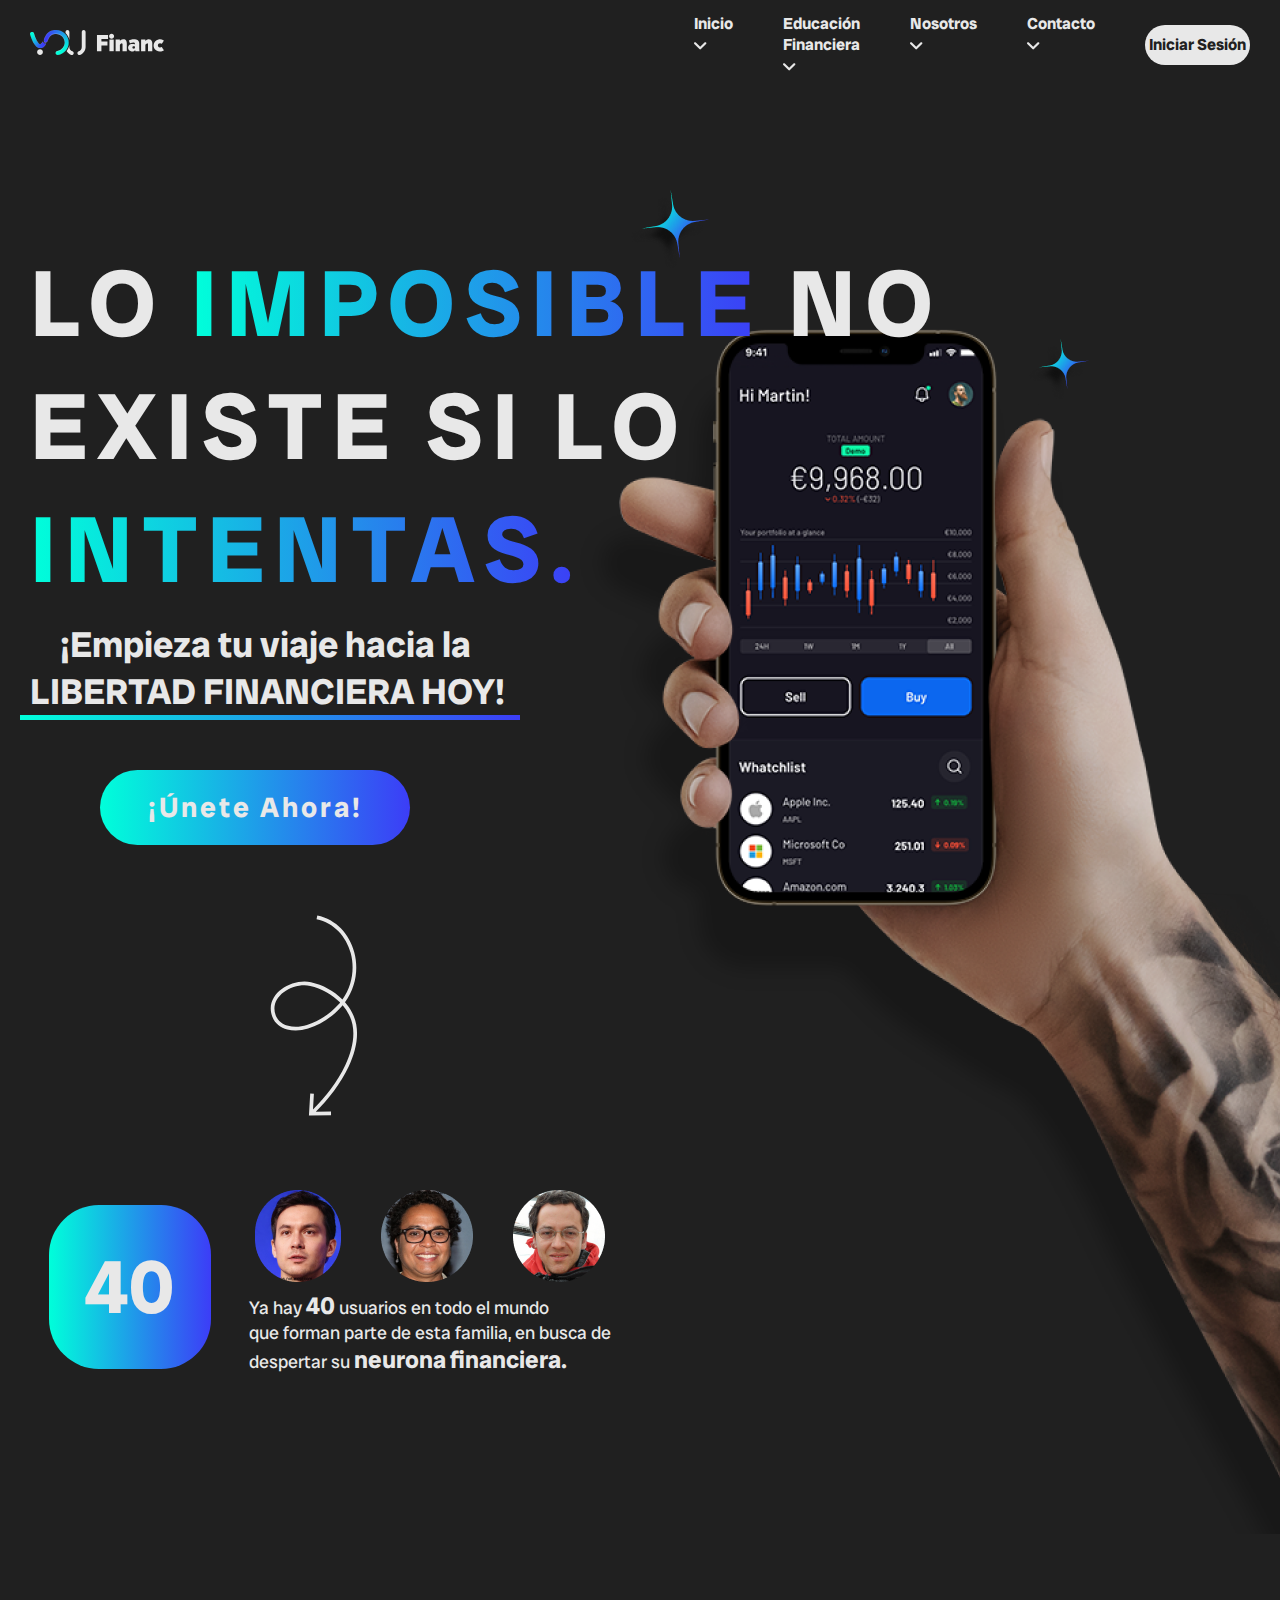
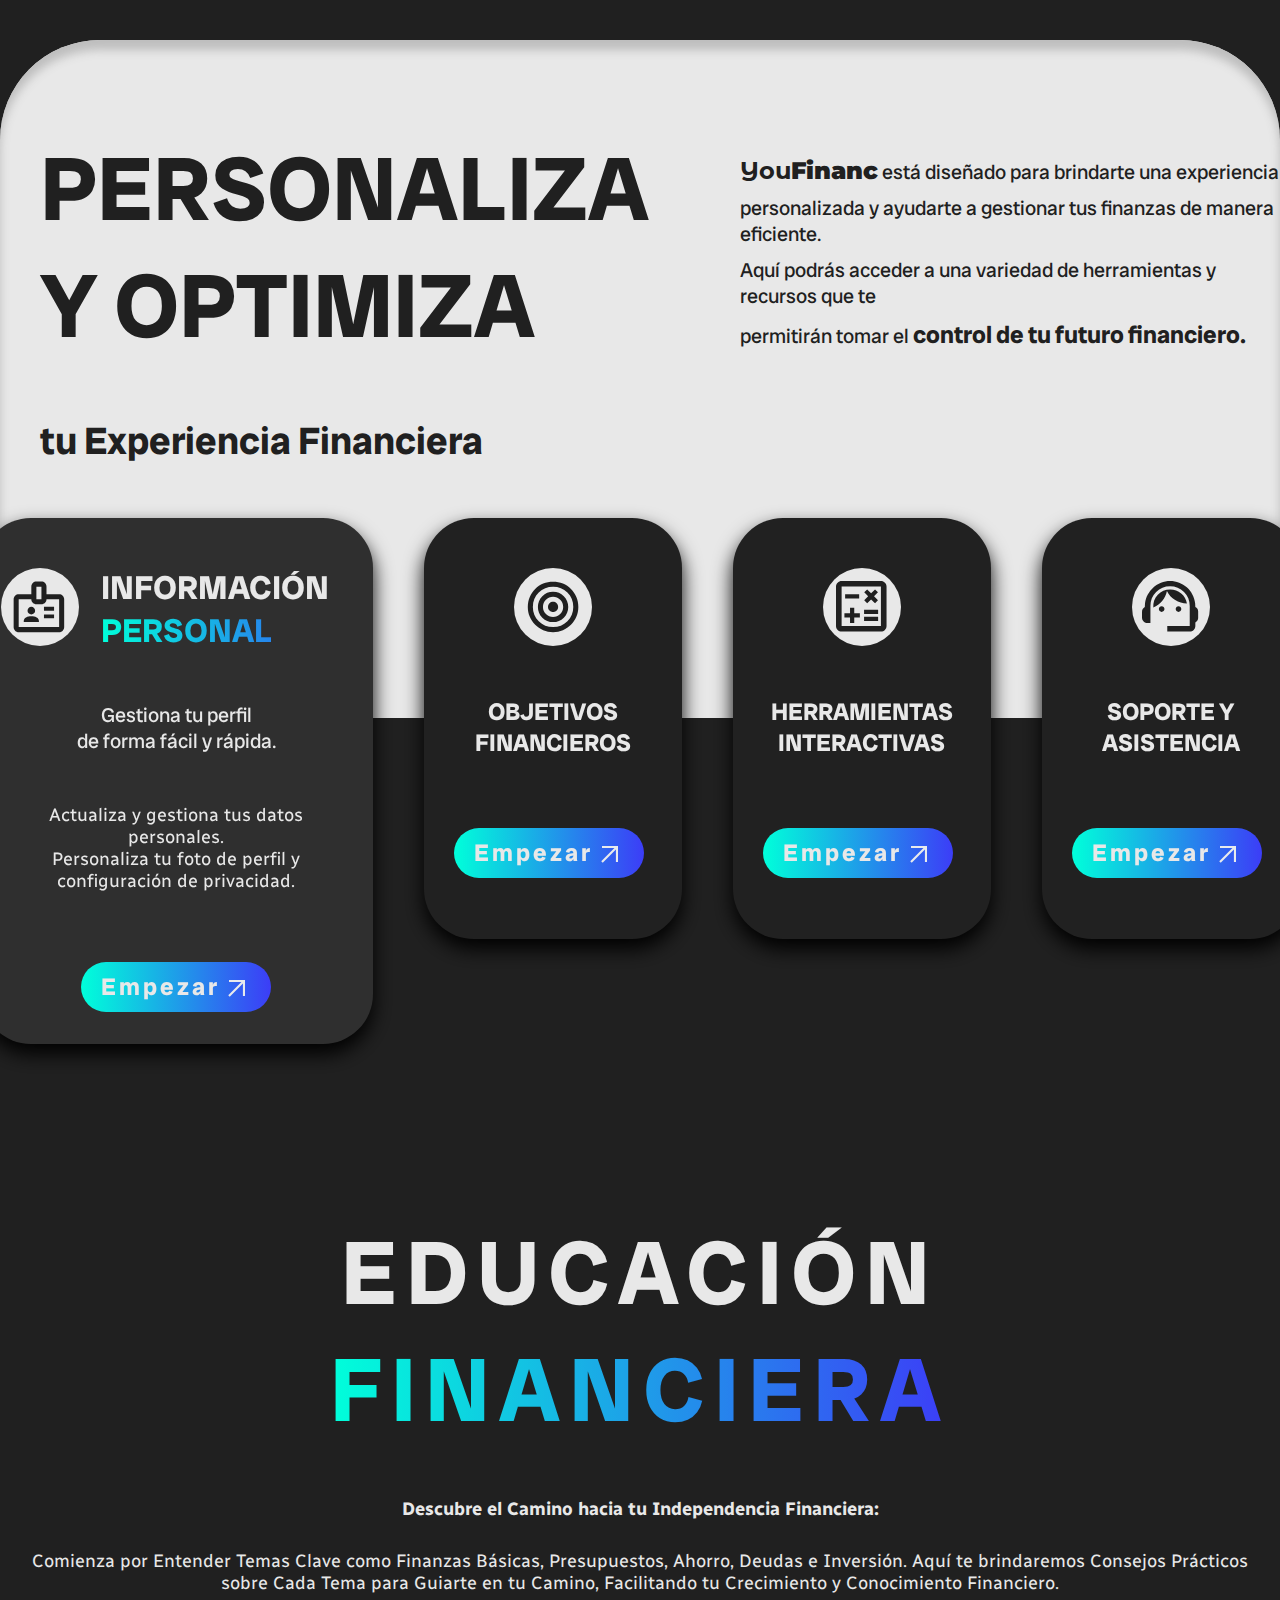
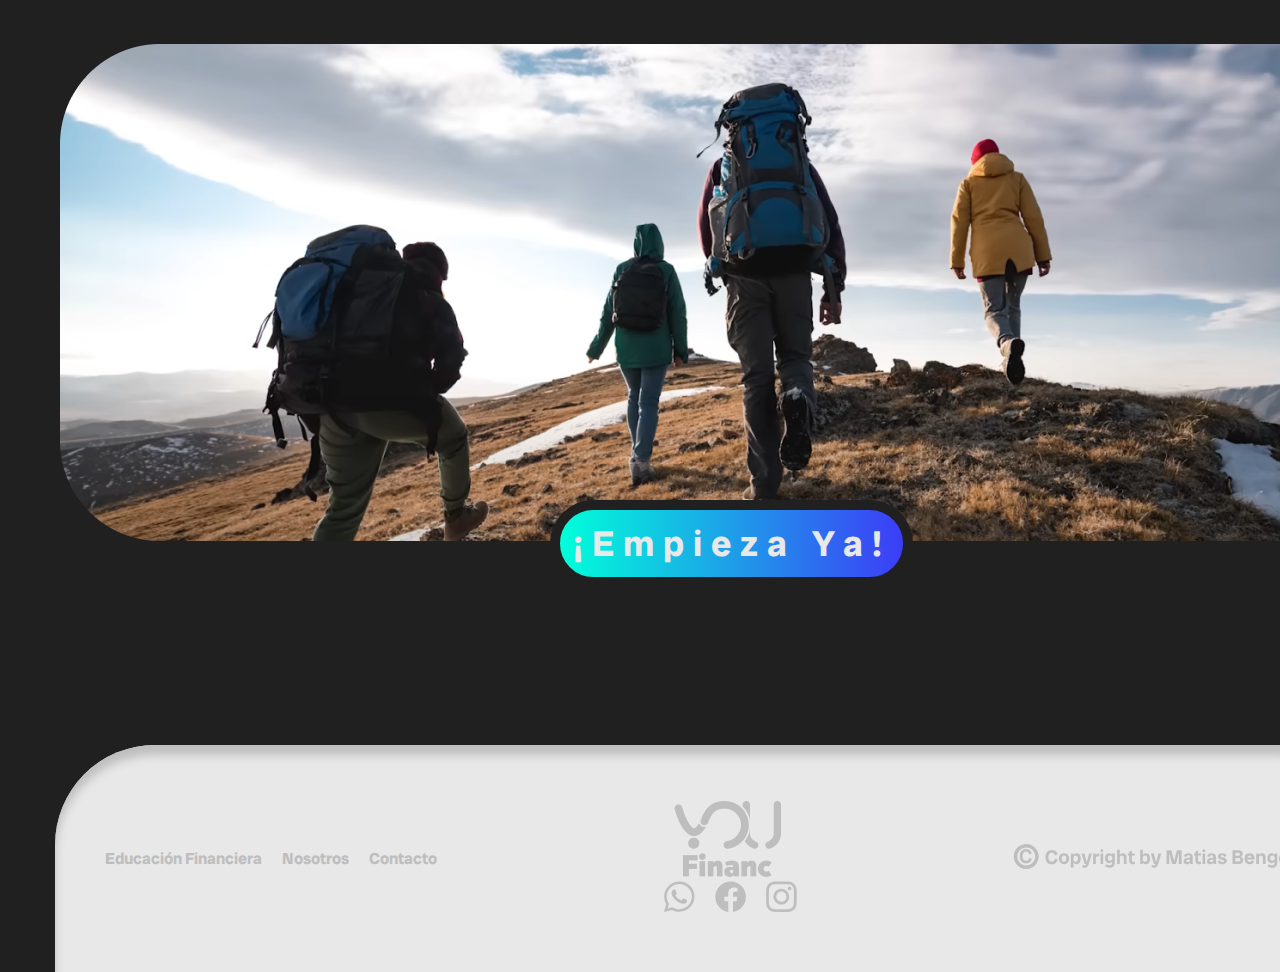
==== index.html @ 9eff7945 "first commit" ====
<!DOCTYPE html>
<html lang="en">
<head>
    <meta charset="UTF-8">
    <meta name="viewport" content="width=device-width, initial-scale=1.0">
    <meta name="description" content="YOUfinanc lugar donde aprender y crecer como individuo. Activando nuestro lado financiero.">
    <meta name="keywords" content="financ, finanzas, inversión, inversiones, dinero, plata, aprender finanza">
    <meta name="author" content="matias bengoechea">
    <meta name="copyright" content="YOUfinanc">
    <meta name="robots" content="index,follow"> 
    <meta property="og:title" content="YOUfinanc">
    <meta property="og:description" content="YOUfinanc lugar donde aprender y crecer como individuo. Activando nuestro lado financiero.">
    <title>Gestiona tus finanzas de manera inteligente con YouFinanc</title>
    <link rel="stylesheet" href="./css/style.css">
    <link rel="shortcut icon" href="./assets/logo/icon-logo.ico" type="image/x-icon">
    <link rel="icon" href="./assets/logo/icon-logo.ico">
</head>
<body>
    <header>
        <a href="./index.html" class="logo">
            <img src="./assets/logo/logoacolor-youfinanc-horizontal.svg" alt="logo YOUfinanc">
        </a>
    <nav>
        <ul class="menu fuenteRadioCanadabig">
            <li><a href="#">Inicio</a>
                <img src="./assets/elements/icon-menu.svg" alt="icon-menu"></li>
            <li><a href="./pages/educacionfinanciera.html">Educación Financiera</a>
                <img src="./assets/elements/icon-menu.svg" alt="icon-menu"></li>
            <li><a href="./pages/nosotros.html">Nosotros</a>
                <img src="./assets/elements/icon-menu.svg" alt="icon-menu"></li>
            <li><a href="./pages/contacto.html">Contacto</a>
                <img src="./assets/elements/icon-menu.svg" alt="icon-menu"></li>  
        </ul> 
    </nav>
    <button class="bonton"><a class="fuenteRadioCanadabig" href="./pages/page-login.html">Iniciar Sesión</a></button>
    <nav class="nav-menu-hamburgueza fuenteRadioCanadabig">
            <label class="labe_hamburguesa" for="menu_hamburguesa">
                <img src="./assets/elements/menu-hamburguesa.svg" alt="">
            </label>
            <input class="menu_hamburguesa" type="checkbox" name="" id="menu_hamburguesa">
            <ul class="menu-links fuenteRadioCanadabig">
                <li><a href="#">Inicio</a>
                <li><a href="./pages/educacionfinanciera.html">Educación Financiera</a>
                </li>
                <li><a href="./pages/nosotros.html">Nosotros</a>
                </li>
                <li><a href="./pages/contacto.html">Contacto</a>
                </li> 
                <button class="bonton-hamburguesa"><a class="fuenteRadioCanadabig" href="./pages/page-login.html">Iniciar Sesión</a></button> 
            </ul>
        </nav>
    </header>
    <main>
        <section class="imagen-indexarriba">
            <div>
                <img src="./assets/image/imagen-index-principal.png" alt="brazo sostiene celular con app traiding">
            </div>
        </section> 
        <section class="h1-index fuenteRadioCanadabig">
            <div>
                <h1>Lo <span class="text-degrade">imposible</span> no </h1>
                <h1>existe si lo </h1>
                <h1><span class="text-degrade">intentas.</span></h1>
            </div>
        </section>
        <section class="texto-secudario-index">
            <div class="h2-index fuenteRadioCanadabig">
                <h2><span class="medium-h2">¡Empieza tu viaje hacia la</span></h2><h2><span class="negrita-h2 fuenteRadioCanadabig">libertad financiera hoy!</span></h2>
            </div>
            <div class="retangulo"></div>
            <button class="unete-ahora fuenteRadioCanadabig">
                ¡Únete Ahora!
            </button>
            <div class="icon-flecha-circular">
                <img src="./assets/elements/flecha-circular.svg" alt="flecha">
            </div>
        </section>
        <section class="contador-general">
            <div class="contador fuenteRadioCanadabig">
                <h2>40</h2>
            </div>
            <div class="imagenes">
                <img src="./assets/image/perfilgrupo-index.png" alt="image usuarios">
            </div>
            <div class="descripcion fuenteRadioCanadabig">
                <p>Ya hay <span class="num-40">40</span> usuarios en todo el mundo</p>
                    <p>que forman parte de esta familia, en busca de</p><p> despertar su <span class="neurona">neurona financiera.</span></p>
            </div>
        </section>
        <section class="contenedor-personaliza">
            <div class="h2-personaliza fuenteRadioCanadabig">
                <h2><span class="text-superior">Personaliza</h2>
                <h2>y Optimiza</span></h2>
                <h2><span class="text-inferior"> tu Experiencia Financiera</span></h2>
            </div>
                <p class="p-personaliza fuenteRadioCanadabig">
                    <span class="line-break"><span class="you">You</span><span class="financ">Financ</span> está diseñado para brindarte una experiencia</span>
                    <span class="line-break">personalizada y ayudarte a gestionar tus finanzas de manera eficiente.</span> 
                    <span class="line-break">Aquí podrás acceder a una variedad de herramientas y recursos que te</span> 
                    <span class="line-break">permitirán tomar el <span class="control-futuro">control de tu futuro financiero.</span></span>
                </p>
        </section>
        <section class="contenido-usuario-principal">
            <article class="conten-info-person">
                <div class="icon-personal">
                    <img src="./assets/elements/icon-perfil-negro.svg" alt="icon informacion personal">
                </div>
                <div class="h2-info-perfil fuenteRadioCanadabig">
                    <h2>Información </h2>
                    <h2 class="h2-personal">Personal</h2>
                </div>
                <div class="p-gestiona fuenteRadioCanadabig">
                    <p>Gestiona tu perfil</p> 
                    <p>de forma fácil y rápida.</p>
                </div>
                <div class="lista-clasificacion fuenteRadioCanada">
                    <ul>
                        <li style="list-style-type: none;">Actualiza y gestiona tus datos personales.</li>
                        <li style="list-style-type: none;"> Personaliza tu foto de perfil y configuración de privacidad.</li>
                    </ul>
                </div>
                <div>
                    <button class="empezar fuenteRadioCanadabig">
                        <span class="textbutton"> Empezar</span> 
                        <span class="iconbutton"><img src="./assets/elements/icon-flecha.svg" alt="icon flecha">
                        </span>
                    </button>
                </div>
            </article>
            <article class="conten-objetivo">
                <div class="icon-objetivo">
                    <img src="./assets/elements/icon-objetivo-negro.svg" alt="icon objetivo">
                </div>
                <div class="h2-objetivo-finan fuenteRadioCanadabig">
                    <h2>Objetivos</h2><h2>Financieros</h2>
                </div>
                <div>
                    <button class="empezar2 fuenteRadioCanadabig">
                        <span class="textbutton2"> Empezar</span> 
                        <span class="iconbutton2"><img src="./assets/elements/icon-flecha.svg" alt="icon flecha">
                        </span>
                    </button>
                </div>
            </article>
            <article class="conten-herramienta">
                <div class="icon-herramienta">
                    <img src="./assets/elements/icon-caladora-negro.svg" alt="icon calculadora">
                </div>
                <div class="h2-herramientas-inter fuenteRadioCanadabig">
                    <h2>Herramientas</h2><h2>Interactivas</h2>
                </div>
                <div>
                    <button class="empezar3 fuenteRadioCanadabig">
                        <span class="textbutton3"> Empezar</span> 
                        <span class="iconbutton3"><img src="./assets/elements/icon-flecha.svg" alt="icon flecha">
                        </span>
                    </button>
                </div>
            </article>
            <article class="conten-soporte">
                <div class="icon-soporte">
                    <img src="./assets/elements/icon-sporte-negro.svg" alt="icon soporte">
                </div>
                <div class="h2-soporte-asist fuenteRadioCanadabig">
                    <h2>soporte y</h2><h2>Asistencia</h2>
                </div>
                <div>
                    <button class="empezar4 fuenteRadioCanadabig">
                        <span class="textbutton4"> Empezar</span> 
                        <span class="iconbutton4"><img src="./assets/elements/icon-flecha.svg" alt="icon flecha">
                        </span>
                    </button>
                </div>
            </article>
        </section>
        <section class="title-segundo">
            <div class="h2-index2 fuenteRadioCanadabig">
                <h2>Educación </h2>
                <h2><span class="financiera">Financiera</span></h2>
            </div>
                <h3 class="h3-index2 fuenteRadioCanada">Descubre el Camino hacia tu Independencia Financiera:
                </h3>
            <div class="p-index2 fuenteRadioCanada">
                <p>Comienza por Entender Temas Clave como Finanzas Básicas, Presupuestos, Ahorro, Deudas e Inversión. Aquí te brindaremos Consejos Prácticos</p>
                <p>sobre Cada Tema para Guiarte en tu Camino, Facilitando tu Crecimiento y Conocimiento Financiero.</p>
            </div>
                <img src="./assets/image/imagen2-index.png" alt="Personas explorando una montaña">
                <button class="buttom-index2 fuenteRadioCanadabig">¡Empieza Ya!</button>
            </section>
    </main>
    <footer>
        <nav class="menu-footer fuenteRadioCanadabig">
            <ul>
                <li><a href="./pages/educacionfinanciera.html">Educación Financiera</a></li>
                <li><a href="./pages/nosotros.html">Nosotros</a></li>
                <li><a href="./pages/contacto.html">Contacto</a></li>
            </ul>
        </nav>
        <section class="centro-footer">
            <div class="logo-footer">
                <a href="./index.html"><img src="./assets/logo/centro-footer-verticalsolo.png" alt="logo"></a>
            </div>
            <div class="redes-sociales">
                <ul>
                    <li><a href="https://web.whatsapp.com"><img src="./assets/elements/whatsapp-svg.svg" alt="whatsapp"></a></li>
                    <li><a href="https://www.facebook.com/?locale=es_LA"><img src="./assets/elements/facebook-svg.svg" alt="facebook"></a></li>
                    <li><a href="https://www.instagram.com"><img src="./assets/elements/instagram-svg.svg" alt="instagram"></a></li>
                </ul>
            </div>
        </section>
        <div class="copy-mat">
            <img src="./assets/elements/copyright.svg" alt="copyright">
        </div>
    </footer>
</body>
</html>
---- css/style.css ----
* {
  margin: 0;
  padding: 0;
  box-sizing: border-box; }

body {
  background-color: #202020;
  overflow-x: hidden; }

@font-face {
  font-family: "radiocanada";
  src: url(../assets/fonts/RadioCanada-VariableFont_wdth\,wght.ttf); }

@font-face {
  font-family: "radiocanadabig";
  src: url(../assets/fonts/RadioCanadaBig-VariableFont_wght.ttf); }

@font-face {
  font-family: "montserrat alter";
  src: url(../assets/fonts/MontserratAlternates-Bold.ttf); }

@font-face {
  font-family: "montserrat";
  src: url(../assets/fonts/Montserrat-Black.ttf); }

.fuenteRadioCanadabig {
  font-family: "radiocanadabig"; }

.fuenteRadioCanada {
  font-family: "radiocanada"; }

header {
  display: flex;
  justify-content: space-between;
  align-items: center;
  padding-right: 30px;
  width: 100%; }
  header .logo img {
    width: auto;
    height: 1.5625rem;
    margin: 1.875rem; }
  header .menu {
    display: flex;
    list-style-type: none;
    padding: 0;
    margin-right: 1.875rem;
    margin: 0 .625rem;
    margin-left: 31.25rem; }
  header .menu li {
    margin-right: 3.125rem; }
  header .menu li:last-child {
    margin-right: 0; }
  header .menu a {
    color: #E8E8E8;
    font-size: 16px;
    font-weight: bold;
    text-decoration: none; }
    header .menu a:hover {
      background: #00ffda;
      background: linear-gradient(90deg, #00ffda 0%, #3c3df7 100%);
      background-clip: text;
      -webkit-background-clip: text;
      -webkit-text-fill-color: transparent; }
  header .bonton {
    width: 9.375rem;
    height: 2.5rem;
    background-color: #E8E8E8;
    border-radius: 6.25rem;
    cursor: pointer;
    font-size: 16px;
    color: #202020;
    font-weight: bold;
    margin-left: 2.5rem;
    border: none; }
    header .bonton:active {
      background: #00ffda;
      background: linear-gradient(90deg, #00ffda 0%, #3c3df7 100%); }
      header .bonton:active a {
        color: #E8E8E8; }
    header .bonton a {
      text-decoration: none;
      color: #202020; }
  header .nav-menu-hamburgueza {
    display: none; }

.imagen-indexarriba {
  height: 81.25rem;
  display: flex;
  justify-content: flex-end;
  padding-top: 6.25rem; }

.h1-index {
  font-weight: bold;
  font-size: 47px;
  margin-left: 1.875rem;
  margin-top: -71.69rem;
  color: #E8E8E8;
  text-transform: uppercase;
  letter-spacing: .5625rem; }
  .h1-index .h1-index-mobile {
    display: none; }
  .h1-index .text-degrade {
    background: #00ffda;
    background: linear-gradient(90deg, #00ffda 0%, #3c3df7 100%);
    background-clip: text;
    -webkit-background-clip: text;
    -webkit-text-fill-color: transparent; }

.texto-secudario-index .h2-index {
  font-size: 24px;
  margin-left: 1.875rem;
  margin-top: .625rem;
  color: #E8E8E8; }

.texto-secudario-index .medium-h2 {
  font-weight: 31.25rem;
  margin-left: 1.875rem; }

.texto-secudario-index .negrita-h2 {
  font-weight: 43.75rem;
  text-transform: uppercase; }

.texto-secudario-index .retangulo {
  background: #00ffda;
  background: linear-gradient(90deg, #00ffda 0%, #3c3df7 100%);
  height: .3125rem;
  margin-left: 1.25rem;
  width: 31.25rem; }

.texto-secudario-index .unete-ahora {
  width: 19.375rem;
  height: 4.6875rem;
  background: #00ffda;
  background: linear-gradient(90deg, #00ffda 0%, #3c3df7 100%);
  border-radius: 6.25rem;
  cursor: pointer;
  font-size: 28px;
  color: #E8E8E8;
  font-weight: bold;
  margin-left: 6.25rem;
  margin-top: 3.125rem;
  letter-spacing: .1875rem;
  border: none; }
  .texto-secudario-index .unete-ahora:active {
    background: transparent;
    border: 5px solid #E8E8E8;
    color: #E8E8E8; }

.texto-secudario-index .icon-flecha-circular {
  margin-left: 270px;
  margin-top: 70px; }

.contador-general {
  display: grid;
  grid-template-columns: 12.5rem 12.5rem 12.5rem;
  grid-template-rows: 6.25rem 6.25rem;
  grid-template-areas: "contador imagenes imagenes" "contador descripcion descripcion";
  grid-row-gap: none;
  grid-column-gap: none;
  margin-left: 1.875rem;
  margin-top: 4.375rem;
  justify-items: center; }
  .contador-general .contador {
    width: 10.125rem;
    height: 10.25rem;
    background: #00ffda;
    background: linear-gradient(90deg, #00ffda 0%, #3c3df7 100%);
    border-radius: 3.125rem;
    cursor: pointer;
    font-size: 3.125rem;
    color: #E8E8E8;
    font-weight: bold;
    display: flex;
    justify-content: center;
    align-items: center;
    grid-area: contador;
    margin-top: .9375rem; }
  .contador-general .imagenes {
    grid-area: imagenes;
    align-items: center; }
  .contador-general .descripcion {
    grid-area: descripcion;
    font-size: 18px;
    color: #E8E8E8;
    font-weight: 25rem; }
  .contador-general .num-40 {
    font-weight: bold;
    font-size: 24px;
    text-decoration: uppercase; }
  .contador-general .neurona {
    font-weight: bold;
    font-size: 24px;
    text-decoration: uppercase; }

.contenedor-personaliza {
  border-radius: 100px 100px 0px 0px;
  background-color: #E8E8E8;
  height: 42.375rem;
  margin-top: 15.625rem;
  box-shadow: inset 0px 10px 10px #BEBEBE; }
  .contenedor-personaliza .h2-personaliza {
    color: #202020;
    font-size: 60px;
    font-weight: bold;
    margin-left: 2.5rem;
    text-transform: uppercase;
    padding-top: 5.625rem; }
  .contenedor-personaliza .text-inferior {
    font-size: 38px;
    font-weight: 25rem;
    text-transform: none; }
  .contenedor-personaliza .p-personaliza {
    color: #202020;
    font-size: 20px;
    font-weight: 6.25rem;
    display: flex;
    flex-direction: column;
    margin-left: 46.25rem;
    margin-top: -20.3125rem; }
    .contenedor-personaliza .p-personaliza span.line-break {
      display: block;
      margin-bottom: 10px; }
    .contenedor-personaliza .p-personaliza .control-futuro {
      font-size: 24px;
      font-weight: bold; }
    .contenedor-personaliza .p-personaliza .you {
      font-family: "montserrat alter";
      src: url(../assets/fonts/MontserratAlternates-Bold.ttf);
      font-size: 24px;
      font-weight: bold; }
    .contenedor-personaliza .p-personaliza .financ {
      font-family: "montserrat";
      src: url(../assets/fonts/Montserrat-Black.ttf);
      font-size: 24px;
      font-weight: 56.25rem; }

.contenido-usuario-principal {
  display: grid;
  grid-template-columns: 392px 258px 258px 258px;
  grid-template-rows: none;
  grid-template-areas: none;
  grid-row-gap: none;
  grid-column-gap: none;
  margin-top: -12.5rem;
  grid-gap: 3.1875rem;
  justify-content: center; }
  .contenido-usuario-principal .conten-info-person {
    width: 24.5rem;
    height: 32.875rem;
    background-color: #2F2F2F;
    border-radius: 50px;
    filter: drop-shadow(0px 10px 10px #000000) opacity(2); }
    .contenido-usuario-principal .conten-info-person .icon-personal {
      background-color: #E8E8E8;
      border-radius: 100px;
      width: 4.875rem;
      height: 4.875rem;
      margin-top: 3.125rem;
      margin-left: 1.25rem;
      display: flex;
      justify-content: flex;
      align-items: center; }
      .contenido-usuario-principal .conten-info-person .icon-personal img {
        margin-left: .75rem; }
    .contenido-usuario-principal .conten-info-person .h2-info-perfil {
      color: #E8E8E8;
      font-weight: bold;
      font-size: 22px;
      text-transform: uppercase;
      margin-left: 7.5rem;
      text-align: left;
      margin-top: -5rem; }
    .contenido-usuario-principal .conten-info-person .h2-personal {
      background: #00ffda;
      background: linear-gradient(90deg, #00ffda 0%, #3c3df7 100%);
      background-clip: text;
      -webkit-background-clip: text;
      -webkit-text-fill-color: transparent; }
    .contenido-usuario-principal .conten-info-person .p-gestiona {
      color: #E8E8E8;
      font-weight: 25rem;
      font-size: 20px;
      text-align: center;
      margin-top: 3.125rem; }
    .contenido-usuario-principal .conten-info-person .lista-clasificacion {
      color: #E8E8E8;
      text-align: center;
      font-weight: 6.25rem;
      font-size: 18px;
      margin-top: 3.125rem;
      width: 18.75rem;
      margin-left: 2.8125rem; }
    .contenido-usuario-principal .conten-info-person .empezar {
      width: 11.875rem;
      height: 3.125rem;
      background: #00ffda;
      background: linear-gradient(90deg, #00ffda 0%, #3c3df7 100%);
      border-radius: 100px;
      cursor: pointer;
      font-size: 24px;
      color: #E8E8E8;
      font-weight: bold;
      margin-left: 6.25rem;
      margin-top: 4.375rem;
      letter-spacing: 3px;
      display: flex;
      align-items: center;
      border: none; }
      .contenido-usuario-principal .conten-info-person .empezar .textbutton {
        margin-left: 20px; }
      .contenido-usuario-principal .conten-info-person .empezar .iconbutton {
        margin-right: 10px;
        margin-top: 10px; }
      .contenido-usuario-principal .conten-info-person .empezar img {
        width: 34px;
        height: 34px;
        transform: rotate(45deg); }
      .contenido-usuario-principal .conten-info-person .empezar:active {
        background: transparent;
        border: 5px solid #E8E8E8;
        color: #E8E8E8; }
  .contenido-usuario-principal .conten-objetivo {
    width: 16.125rem;
    height: 26.3125rem;
    background-color: #212121;
    border-radius: 50px;
    filter: drop-shadow(0px 10px 10px #000000) opacity(2); }
    .contenido-usuario-principal .conten-objetivo .icon-objetivo {
      background-color: #E8E8E8;
      border-radius: 100px;
      width: 78px;
      height: 78px;
      margin-top: 50px;
      margin-left: 90px;
      display: flex;
      justify-content: center;
      align-items: center; }
    .contenido-usuario-principal .conten-objetivo .h2-objetivo-finan {
      color: #E8E8E8;
      text-align: center;
      text-transform: uppercase;
      margin-top: 50px; }
    .contenido-usuario-principal .conten-objetivo .empezar2 {
      width: 190px;
      height: 50px;
      background: #00ffda;
      background: linear-gradient(90deg, #00ffda 0%, #3c3df7 100%);
      border-radius: 100px;
      cursor: pointer;
      font-size: 24px;
      color: #E8E8E8;
      font-weight: bold;
      margin-left: 30px;
      margin-top: 70px;
      letter-spacing: 3px;
      display: flex;
      align-items: center;
      border: none; }
      .contenido-usuario-principal .conten-objetivo .empezar2 .textbutton2 {
        margin-left: 20px; }
      .contenido-usuario-principal .conten-objetivo .empezar2 .iconbutton2 {
        margin-right: 10px;
        margin-top: 10px; }
      .contenido-usuario-principal .conten-objetivo .empezar2 img {
        width: 34px;
        height: 34px;
        transform: rotate(45deg); }
      .contenido-usuario-principal .conten-objetivo .empezar2:active {
        background: transparent;
        border: 5px solid #E8E8E8;
        color: #E8E8E8; }
  .contenido-usuario-principal .conten-herramienta {
    width: 16.125rem;
    height: 26.3125rem;
    background-color: #212121;
    border-radius: 50px;
    filter: drop-shadow(0px 10px 10px #000000) opacity(2); }
    .contenido-usuario-principal .conten-herramienta .icon-herramienta {
      background-color: #E8E8E8;
      border-radius: 100px;
      width: 78px;
      height: 78px;
      margin-top: 50px;
      margin-left: 90px;
      display: flex;
      justify-content: center;
      align-items: center; }
    .contenido-usuario-principal .conten-herramienta .h2-herramientas-inter {
      color: #E8E8E8;
      text-align: center;
      text-transform: uppercase;
      margin-top: 50px; }
    .contenido-usuario-principal .conten-herramienta .empezar3 {
      width: 190px;
      height: 50px;
      background: #00ffda;
      background: linear-gradient(90deg, #00ffda 0%, #3c3df7 100%);
      border-radius: 100px;
      cursor: pointer;
      font-size: 24px;
      color: #E8E8E8;
      font-weight: bold;
      margin-left: 30px;
      margin-top: 70px;
      letter-spacing: 3px;
      display: flex;
      align-items: center;
      border: none; }
      .contenido-usuario-principal .conten-herramienta .empezar3 .textbutton3 {
        margin-left: 20px; }
      .contenido-usuario-principal .conten-herramienta .empezar3 .iconbutton3 {
        margin-right: 10px;
        margin-top: 10px; }
      .contenido-usuario-principal .conten-herramienta .empezar3 img {
        width: 34px;
        height: 34px;
        transform: rotate(45deg); }
      .contenido-usuario-principal .conten-herramienta .empezar3:active {
        background: transparent;
        border: 5px solid #E8E8E8;
        color: #E8E8E8; }
  .contenido-usuario-principal .conten-soporte {
    width: 16.125rem;
    height: 26.3125rem;
    background-color: #212121;
    border-radius: 50px;
    filter: drop-shadow(0px 10px 10px #000000) opacity(2); }
    .contenido-usuario-principal .conten-soporte .icon-soporte {
      background-color: #E8E8E8;
      border-radius: 100px;
      width: 78px;
      height: 78px;
      margin-top: 50px;
      margin-left: 90px;
      display: flex;
      justify-content: center;
      align-items: center; }
    .contenido-usuario-principal .conten-soporte .h2-soporte-asist {
      color: #E8E8E8;
      text-align: center;
      text-transform: uppercase;
      margin-top: 50px; }
    .contenido-usuario-principal .conten-soporte .empezar4 {
      width: 190px;
      height: 50px;
      background: #00ffda;
      background: linear-gradient(90deg, #00ffda 0%, #3c3df7 100%);
      border-radius: 100px;
      cursor: pointer;
      font-size: 24px;
      color: #E8E8E8;
      font-weight: bold;
      margin-left: 30px;
      margin-top: 70px;
      letter-spacing: 3px;
      display: flex;
      align-items: center;
      border: none; }
      .contenido-usuario-principal .conten-soporte .empezar4 .textbutton4 {
        margin-left: 20px; }
      .contenido-usuario-principal .conten-soporte .empezar4 .iconbutton4 {
        margin-right: 10px;
        margin-top: 10px; }
      .contenido-usuario-principal .conten-soporte .empezar4 img {
        width: 34px;
        height: 34px;
        transform: rotate(45deg); }
      .contenido-usuario-principal .conten-soporte .empezar4:active {
        background: transparent;
        border: 5px solid #E8E8E8;
        color: #E8E8E8; }

.title-segundo .h2-index2 {
  letter-spacing: 9px;
  font-size: 60px;
  font-weight: bold;
  color: #E8E8E8;
  text-align: center;
  text-transform: uppercase;
  margin-top: 170px; }

.title-segundo .financiera {
  background: #00ffda;
  background: linear-gradient(90deg, #00ffda 0%, #3c3df7 100%);
  background-clip: text;
  -webkit-background-clip: text;
  -webkit-text-fill-color: transparent; }

.title-segundo .h3-index2 {
  color: #E8E8E8;
  font-size: 18px;
  font-weight: 31.25rem;
  text-align: center;
  margin-top: 50px; }

.title-segundo .p-index2 {
  color: #E8E8E8;
  font-size: 18px;
  font-weight: 18.75rem;
  text-align: center;
  margin-top: 30px; }

.title-segundo .p-index2-mobile {
  display: none; }

.title-segundo img {
  margin-left: 60px;
  margin-top: 50px; }

.title-segundo .buttom-index2 {
  width: 363px;
  height: 87px;
  background: #00ffda;
  background: linear-gradient(90deg, #00ffda 0%, #3c3df7 100%);
  border-radius: 100px;
  cursor: pointer;
  font-size: 36px;
  color: #E8E8E8;
  font-weight: bold;
  letter-spacing: 9px;
  display: flex;
  justify-content: center;
  align-items: center;
  margin-left: 550px;
  margin-top: -45px;
  position: absolute;
  border: none;
  border: 10px solid #202020; }
  .title-segundo .buttom-index2:active {
    background: #202020;
    border: 5px solid #E8E8E8;
    color: #E8E8E8; }

.image-educacionfinanciera {
  height: 957px;
  display: flex;
  justify-content: flex-end;
  padding-top: 100px; }

.title-educacion .h1-educacionfinanciera {
  font-weight: bold;
  font-size: 50px;
  margin-left: 1.875rem;
  margin-top: -750px;
  color: #E8E8E8;
  text-transform: uppercase;
  letter-spacing: 9px; }

.title-educacion .h1-financiera2 {
  background: #00ffda;
  background: linear-gradient(90deg, #00ffda 0%, #3c3df7 100%);
  background-clip: text;
  -webkit-background-clip: text;
  -webkit-text-fill-color: transparent; }

.title-educacion .h2-educacionfinanciera {
  font-size: 18px;
  margin-left: 9.6875rem;
  margin-top: .625rem;
  color: #E8E8E8; }

.title-educacion .p-educacionfinanciera {
  color: #E8E8E8;
  font-weight: 300;
  font-size: 14px;
  text-align: center;
  margin-right: 870px;
  margin-top: 10px; }

.contenedor-informativo {
  background: #E8E8E8;
  width: 100%;
  height: 3421px;
  border-radius: 100px;
  box-shadow: inset 0px 10px 10px #BEBEBE;
  margin-top: 750px;
  display: grid;
  grid-template-columns: 670px 670px;
  grid-template-rows: 220px 420px 420px 420px 420px 420px 420px 420px;
  grid-template-areas: "introedu introedu" "seccion1 contenido1" "seccion2 contenido2" "seccion3 contenido3" "seccion4 contenido4" "seccion5 contenido5" "seccion6 contenido6" "seccion7 contenido7";
  grid-row-gap: 30px;
  grid-column-gap: none;
  justify-content: center; }
  .contenedor-informativo .p-educacionfinanciera2 {
    color: #BEBEBE;
    font-weight: 300;
    font-size: 24px;
    margin-top: 100px;
    text-align: center;
    grid-area: introedu; }
  .contenedor-informativo .p-educacionmarcado {
    font-weight: bold; }
  .contenedor-informativo .seccion1 {
    grid-area: seccion1; }
    .contenedor-informativo .seccion1 h2 {
      font-size: 50px;
      font-weight: bold;
      text-transform: uppercase; }
    .contenedor-informativo .seccion1 p {
      font-size: 30px;
      font-weight: 500; }
  .contenedor-informativo .contenidotitulo1 {
    grid-area: contenido1; }
    .contenedor-informativo .contenidotitulo1 h2 {
      font-size: 30px;
      text-align: center;
      margin-bottom: 30px; }
    .contenedor-informativo .contenidotitulo1 ul {
      flex-direction: column;
      display: flex;
      font-size: 16px;
      font-weight: 300;
      font-family: "radiocanada";
      src: url(../assets/fonts/RadioCanada-VariableFont_wdth\,wght.ttf);
      margin-top: 5px; }
    .contenedor-informativo .contenidotitulo1 img {
      height: 50px;
      width: 50px;
      margin-left: 620px; }
    .contenedor-informativo .contenidotitulo1 .imagen1 {
      margin-top: -200px; }
    .contenedor-informativo .contenidotitulo1 .imagen2 {
      margin-top: -10px; }
    .contenedor-informativo .contenidotitulo1 .imagen3 {
      margin-top: -50px; }
  .contenedor-informativo .seccion2 {
    grid-area: seccion2; }
    .contenedor-informativo .seccion2 h2 {
      font-size: 50px;
      font-weight: bold;
      text-transform: uppercase; }
    .contenedor-informativo .seccion2 p {
      font-size: 30px;
      font-weight: 500; }
  .contenedor-informativo .contenidotitulo2 {
    grid-area: contenido2; }
    .contenedor-informativo .contenidotitulo2 h2 {
      font-size: 30px;
      text-align: center;
      margin-bottom: 30px; }
    .contenedor-informativo .contenidotitulo2 ul {
      flex-direction: column;
      display: flex;
      font-size: 16px;
      font-weight: 300;
      font-family: "radiocanada";
      src: url(../assets/fonts/RadioCanada-VariableFont_wdth\,wght.ttf);
      margin-top: 5px; }
    .contenedor-informativo .contenidotitulo2 img {
      height: 50px;
      width: 50px;
      margin-left: 620px; }
    .contenedor-informativo .contenidotitulo2 .imagen12 {
      margin-top: -200px; }
    .contenedor-informativo .contenidotitulo2 .imagen22 {
      margin-top: -90px; }
    .contenedor-informativo .contenidotitulo2 .imagen32 {
      margin-top: -70px; }
  .contenedor-informativo .seccion3 {
    grid-area: seccion3; }
    .contenedor-informativo .seccion3 h2 {
      font-size: 50px;
      font-weight: bold;
      text-transform: uppercase; }
    .contenedor-informativo .seccion3 p {
      font-size: 30px;
      font-weight: 500; }
  .contenedor-informativo .contenidotitulo3 {
    grid-area: contenido3; }
    .contenedor-informativo .contenidotitulo3 h2 {
      font-size: 30px;
      text-align: center;
      margin-bottom: 30px; }
    .contenedor-informativo .contenidotitulo3 ul {
      flex-direction: column;
      display: flex;
      font-size: 16px;
      font-weight: 300;
      font-family: "radiocanada";
      src: url(../assets/fonts/RadioCanada-VariableFont_wdth\,wght.ttf);
      margin-top: 5px; }
    .contenedor-informativo .contenidotitulo3 img {
      height: 50px;
      width: 50px;
      margin-left: 620px; }
    .contenedor-informativo .contenidotitulo3 .imagen13 {
      margin-top: -200px; }
    .contenedor-informativo .contenidotitulo3 .imagen23 {
      margin-top: -90px; }
    .contenedor-informativo .contenidotitulo3 .imagen33 {
      margin-top: -50px; }
  .contenedor-informativo .seccion4 {
    grid-area: seccion4; }
    .contenedor-informativo .seccion4 h2 {
      font-size: 50px;
      font-weight: bold;
      text-transform: uppercase; }
    .contenedor-informativo .seccion4 p {
      font-size: 30px;
      font-weight: 500; }
  .contenedor-informativo .contenidotitulo4 {
    grid-area: contenido4; }
    .contenedor-informativo .contenidotitulo4 h2 {
      font-size: 30px;
      text-align: center;
      margin-bottom: 30px; }
    .contenedor-informativo .contenidotitulo4 ul {
      flex-direction: column;
      display: flex;
      font-size: 16px;
      font-weight: 300;
      font-family: "radiocanada";
      src: url(../assets/fonts/RadioCanada-VariableFont_wdth\,wght.ttf);
      margin-top: 5px; }
    .contenedor-informativo .contenidotitulo4 img {
      height: 50px;
      width: 50px;
      margin-left: 620px; }
    .contenedor-informativo .contenidotitulo4 .imagen14 {
      margin-top: -200px; }
    .contenedor-informativo .contenidotitulo4 .imagen24 {
      margin-top: -90px; }
    .contenedor-informativo .contenidotitulo4 .imagen34 {
      margin-top: -50px; }
  .contenedor-informativo .seccion5 {
    grid-area: seccion5; }
    .contenedor-informativo .seccion5 h2 {
      font-size: 50px;
      font-weight: bold;
      text-transform: uppercase; }
    .contenedor-informativo .seccion5 p {
      font-size: 30px;
      font-weight: 500; }
  .contenedor-informativo .contenidotitulo5 {
    grid-area: contenido5; }
    .contenedor-informativo .contenidotitulo5 h2 {
      font-size: 30px;
      text-align: center;
      margin-bottom: 30px; }
    .contenedor-informativo .contenidotitulo5 ul {
      flex-direction: column;
      display: flex;
      font-size: 16px;
      font-weight: 300;
      font-family: "radiocanada";
      src: url(../assets/fonts/RadioCanada-VariableFont_wdth\,wght.ttf);
      margin-top: 5px; }
    .contenedor-informativo .contenidotitulo5 img {
      height: 50px;
      width: 50px;
      margin-left: 620px; }
    .contenedor-informativo .contenidotitulo5 .imagen15 {
      margin-top: -200px; }
    .contenedor-informativo .contenidotitulo5 .imagen25 {
      margin-top: -90px; }
    .contenedor-informativo .contenidotitulo5 .imagen35 {
      margin-top: -50px; }
  .contenedor-informativo .seccion6 {
    grid-area: seccion6; }
    .contenedor-informativo .seccion6 h2 {
      font-size: 50px;
      font-weight: bold;
      text-transform: uppercase; }
    .contenedor-informativo .seccion6 p {
      font-size: 30px;
      font-weight: 500; }
  .contenedor-informativo .contenidotitulo6 {
    grid-area: contenido6; }
    .contenedor-informativo .contenidotitulo6 h2 {
      font-size: 30px;
      text-align: center;
      margin-bottom: 30px; }
    .contenedor-informativo .contenidotitulo6 ul {
      flex-direction: column;
      display: flex;
      font-size: 16px;
      font-weight: 300;
      font-family: "radiocanada";
      src: url(../assets/fonts/RadioCanada-VariableFont_wdth\,wght.ttf);
      margin-top: 5px; }
    .contenedor-informativo .contenidotitulo6 img {
      height: 50px;
      width: 50px;
      margin-left: 620px; }
    .contenedor-informativo .contenidotitulo6 .imagen16 {
      margin-top: -200px; }
    .contenedor-informativo .contenidotitulo6 .imagen26 {
      margin-top: -90px; }
    .contenedor-informativo .contenidotitulo6 .imagen36 {
      margin-top: -50px; }
  .contenedor-informativo .seccion7 {
    grid-area: seccion7; }
    .contenedor-informativo .seccion7 h2 {
      font-size: 50px;
      font-weight: bold;
      text-transform: uppercase; }
    .contenedor-informativo .seccion7 p {
      font-size: 30px;
      font-weight: 500; }
  .contenedor-informativo .contenidotitulo7 {
    grid-area: contenido7; }
    .contenedor-informativo .contenidotitulo7 h2 {
      font-size: 30px;
      text-align: center;
      margin-bottom: 30px; }
    .contenedor-informativo .contenidotitulo7 .contenidotitulo7 ul {
      flex-direction: column;
      display: flex;
      font-size: 16px;
      font-weight: 300;
      font-family: "radiocanada";
      src: url(../assets/fonts/RadioCanada-VariableFont_wdth\,wght.ttf);
      margin-top: 5px; }
    .contenedor-informativo .contenidotitulo7 img {
      height: 50px;
      width: 50px;
      margin-left: 620px; }
    .contenedor-informativo .contenidotitulo7 .imagen17 {
      margin-top: -200px; }
    .contenedor-informativo .contenidotitulo7 .imagen27 {
      margin-top: -90px; }
    .contenedor-informativo .contenidotitulo7 .imagen37 {
      margin-top: -50px; }

.title-2-educacion .h2-preguntas {
  text-align: center;
  font-weight: bold;
  text-transform: uppercase;
  font-size: 60px;
  color: #E8E8E8;
  margin-top: 150px; }

.title-2-educacion .frecuentes {
  background: #00ffda;
  background: linear-gradient(90deg, #00ffda 0%, #3c3df7 100%);
  background-clip: text;
  -webkit-background-clip: text;
  -webkit-text-fill-color: transparent; }

.title-2-educacion .FAQs {
  font-size: 24px;
  font-weight: 300;
  color: #E8E8E8;
  text-align: center; }

.title-2-educacion .pregunta-frecuente {
  font-size: 24px;
  font-weight: 300;
  color: #E8E8E8;
  text-align: center; }
  .title-2-educacion .pregunta-frecuente .p-preguntafrecuente {
    position: absolute;
    margin-top: 40px;
    margin-left: -550px; }
  .title-2-educacion .pregunta-frecuente img {
    margin-top: 30px;
    margin-right: -550px; }

.imag-contacto {
  display: flex;
  justify-content: center;
  margin-top: 100px; }
  .imag-contacto img {
    width: 750px; }

.title-1-contacto .h1-contacto {
  font-weight: bold;
  font-size: 60px;
  text-align: center;
  background: #00ffda;
  background: linear-gradient(90deg, #00ffda 0%, #3c3df7 90%);
  background-clip: text;
  -webkit-background-clip: text;
  -webkit-text-fill-color: transparent;
  text-transform: uppercase;
  letter-spacing: 9px;
  margin-top: -270px; }

.title-1-contacto .h2-contacto {
  color: #E8E8E8;
  font-size: 36px;
  font-weight: 300;
  letter-spacing: 9px;
  text-transform: lowercase;
  text-align: center;
  margin-top: 30px; }

.title-1-contacto .p-contacto {
  color: #E8E8E8;
  text-transform: lowercase;
  text-align: center;
  margin-top: 100px;
  font-size: 24px;
  letter-spacing: 4px;
  font-weight: 300; }
  .title-1-contacto .p-contacto .contacto-nosotros {
    font-size: 26px;
    font-weight: bold;
    background: #00ffda;
    background: linear-gradient(90deg, #00ffda 0%, #3c3df7 50%);
    background-clip: text;
    -webkit-background-clip: text;
    -webkit-text-fill-color: transparent; }

.contenedor-formulario {
  width: 1440px;
  height: 694px;
  background: #E8E8E8;
  border-radius: 100px 100px 0px 0px;
  box-shadow: inset 0px 10px 10px #BEBEBE;
  margin-top: 200px;
  display: grid;
  grid-template-columns: 550px 550px;
  grid-template-rows: 21.6875rem 21.6875rem;
  grid-template-areas: "envianos formulario" "descripcion boton-formulario";
  grid-row-gap: none;
  grid-column-gap: 250px;
  justify-content: center; }
  .contenedor-formulario .h2-contacto-envianos {
    color: #202020;
    font-size: 45px;
    text-transform: uppercase;
    grid-area: envianos;
    margin-top: 70px;
    margin-left: 70px; }
  .contenedor-formulario .p-contacto2 {
    grid-area: descripcion;
    color: #202020;
    font-size: 24px;
    font-weight: 300;
    margin-top: -70px;
    margin-left: 70px; }
    .contenedor-formulario .p-contacto2 .contacto-contigo {
      font-weight: bold; }
  .contenedor-formulario .p-contacto2-mobile {
    display: none; }
    .contenedor-formulario .p-contacto2-mobile .contacto-contigo {
      font-weight: bold; }
  .contenedor-formulario .formulario {
    grid-area: formulario;
    text-decoration: uppercase;
    font-size: 28px;
    font-weight: 400;
    width: 400px;
    margin-top: 50px; }
    .contenedor-formulario .formulario .input-form input {
      position: absolute;
      margin-top: 50px;
      margin-left: -240px;
      border: none;
      background: #BEBEBE;
      border-radius: 100px;
      height: 58px;
      width: 500px; }
    .contenedor-formulario .formulario .input-form2 {
      margin-top: 80px; }
      .contenedor-formulario .formulario .input-form2 input {
        position: absolute;
        margin-top: 50px;
        margin-left: -246px;
        border: none;
        background: #BEBEBE;
        border-radius: 100px;
        height: 58px;
        width: 500px; }
    .contenedor-formulario .formulario .input-form3 {
      margin-top: 80px; }
      .contenedor-formulario .formulario .input-form3 input {
        position: absolute;
        margin-top: 50px;
        margin-left: -126px;
        border: none;
        background: #BEBEBE;
        border-radius: 50px;
        height: 179px;
        width: 500px; }
    .contenedor-formulario .formulario .botton-formulario {
      grid-area: boton-formulario; }
      .contenedor-formulario .formulario .botton-formulario .bonton-input {
        width: 200px;
        height: 50px;
        background: #00ffda;
        background: linear-gradient(90deg, #00ffda 0%, #3c3df7 100%);
        border-radius: 100px;
        cursor: pointer;
        font-size: 24px;
        color: #E8E8E8;
        font-weight: bold;
        margin-left: 100px;
        letter-spacing: 3px;
        border: none;
        margin-top: 250px; }
        .contenedor-formulario .formulario .botton-formulario .bonton-input:active {
          background: transparent;
          border: 5px solid #202020;
          color: #202020; }

.sector-contactanos {
  display: grid;
  grid-template-columns: 500px 500px;
  grid-template-rows: 400px 400px;
  grid-template-areas: "h1 h1" "card1 card2";
  grid-row-gap: 50px;
  grid-column-gap: none;
  justify-content: center;
  margin-top: 120px; }
  .sector-contactanos .h2-contacto2 {
    grid-area: h1;
    text-transform: uppercase;
    color: #E8E8E8;
    font-size: 60px;
    font-weight: bold;
    text-align: center;
    margin-top: 150px; }
    .sector-contactanos .h2-contacto2 .Directamente {
      background: #00ffda;
      background: linear-gradient(90deg, #00ffda 0%, #3c3df7 100%);
      background-clip: text;
      -webkit-background-clip: text;
      -webkit-text-fill-color: transparent; }
  .sector-contactanos .correo-electronico-contenedor {
    grid-area: card1;
    background: #E8E8E8;
    border-radius: 50px;
    width: 257px;
    height: 246px;
    box-shadow: inset 0px 10px 10px #BEBEBE;
    margin-left: 160px;
    margin-top: 50px; }
    .sector-contactanos .correo-electronico-contenedor img {
      margin-left: 90px;
      margin-top: 20px; }
    .sector-contactanos .correo-electronico-contenedor .h2-card1contacto {
      text-align: center;
      margin-top: 10px;
      font-size: 20px; }
      .sector-contactanos .correo-electronico-contenedor .h2-card1contacto .electronico-card1 {
        background: #00ffda;
        background: linear-gradient(90deg, #00ffda 0%, #3c3df7 100%);
        background-clip: text;
        -webkit-background-clip: text;
        -webkit-text-fill-color: transparent; }
    .sector-contactanos .correo-electronico-contenedor .p-card1contacto {
      font-size: 15px;
      font-weight: 400px;
      margin-top: 10px;
      text-align: center; }
  .sector-contactanos .telefono-contenedor {
    grid-area: card2;
    background: #E8E8E8;
    border-radius: 50px;
    width: 257px;
    height: 246px;
    box-shadow: inset 0px 10px 10px #BEBEBE;
    margin-left: 80px;
    margin-top: 50px; }
    .sector-contactanos .telefono-contenedor img {
      margin-left: 90px;
      margin-top: 20px; }
    .sector-contactanos .telefono-contenedor .h2-card2contacto {
      text-align: center;
      background: #00ffda;
      background: linear-gradient(90deg, #00ffda 0%, #3c3df7 90%);
      background-clip: text;
      -webkit-background-clip: text;
      -webkit-text-fill-color: transparent;
      margin-top: 10px;
      font-size: 20px;
      text-transform: uppercase; }
    .sector-contactanos .telefono-contenedor .p-card2contacto {
      text-align: center;
      font-size: 15px;
      font-weight: 400;
      margin-top: 50px; }

.img-nosotros {
  display: flex;
  justify-content: flex-end;
  margin-top: 100px;
  margin-right: 100px; }

.title-nosotros-principal h1 {
  color: #E8E8E8;
  font-size: 55px;
  margin-top: -790px;
  text-transform: uppercase;
  letter-spacing: 9px;
  margin-left: 50px; }

.title-nosotros-principal h2 {
  background: #00ffda;
  background: linear-gradient(90deg, #00ffda 0%, #3c3df7 30%);
  background-clip: text;
  -webkit-background-clip: text;
  -webkit-text-fill-color: transparent;
  font-size: 40px;
  text-transform: uppercase;
  letter-spacing: 9px;
  margin-left: 110px; }

.title-nosotros-principal img {
  margin-top: 50px;
  margin-left: 150px;
  height: 150px; }

.contenedor1-superior {
  width: 100%;
  background: #E8E8E8;
  position: absolute;
  margin-top: 110px;
  height: 655px;
  border-radius: 100px 100px 0px 0px;
  box-shadow: inset 0px 10px 10px #BEBEBE;
  display: grid;
  grid-template-columns: 670px 670px;
  grid-template-rows: 100px 200px 200px;
  grid-template-areas: "introduccion introduccion" "titulo-somo parrafo-somo" "titulo-nuestro parrafo-nuestro";
  grid-row-gap: none;
  grid-column-gap: none;
  justify-content: center; }
  .contenedor1-superior .frase-nosotros {
    grid-area: introduccion;
    font-size: 18px;
    text-align: center;
    margin-top: 60px;
    font-style: italic;
    color: #202020; }
    .contenedor1-superior .frase-nosotros .nombre-actor {
      font-weight: 600; }
  .contenedor1-superior .h2-1nosotros {
    grid-area: titulo-somo;
    font-size: 40px;
    color: #202020;
    margin-top: 50px; }
  .contenedor1-superior .h2-2nosotros {
    grid-area: titulo-nuestro;
    color: #202020;
    font-size: 40px; }
  .contenedor1-superior .parrafo-somo {
    grid-area: parrafo-somo;
    color: #202020;
    margin-top: 50px;
    font-size: 20px;
    font-weight: 300px;
    letter-spacing: -0.5px; }
    .contenedor1-superior .parrafo-somo .you {
      font-family: "montserrat alter";
      src: url(../assets/fonts/MontserratAlternates-Bold.ttf);
      font-size: 20px;
      font-weight: bold; }
    .contenedor1-superior .parrafo-somo .financ {
      font-family: "montserrat";
      src: url(../assets/fonts/Montserrat-Black.ttf);
      font-size: 20px;
      font-weight: 900; }
  .contenedor1-superior .parrafo-nuestro {
    grid-area: parrafo-nuestro;
    color: #202020;
    margin-top: 15px;
    font-size: 20px;
    font-weight: 300px; }
    .contenedor1-superior .parrafo-nuestro .queremos-nosotros {
      font-weight: bold;
      font-size: 21px; }

.card1-nosotros {
  position: absolute;
  background: #2F2F2F;
  border-radius: 100px;
  height: 626px;
  width: 630px;
  margin-top: 655px;
  margin-left: 40px;
  display: flex;
  flex-direction: column;
  filter: drop-shadow(0px 10px 10px #202020) opacity(2); }
  .card1-nosotros .h2-card1 {
    text-align: center;
    margin-top: 100px;
    font-size: 35px;
    text-transform: uppercase;
    color: #E8E8E8; }
    .card1-nosotros .h2-card1 .mision {
      letter-spacing: 9px;
      background: #00ffda;
      background: linear-gradient(90deg, #00ffda 0%, #3c3df7 90%);
      background-clip: text;
      -webkit-background-clip: text;
      -webkit-text-fill-color: transparent;
      font-size: 60px; }
  .card1-nosotros .retangulo-nosotros {
    height: 4px;
    background-color: #BEBEBE;
    width: 250px;
    margin-left: 185px;
    margin-top: -10px;
    background: #00ffda;
    background: linear-gradient(90deg, #00ffda 0%, #3c3df7 95%); }
  .card1-nosotros .descr-card1 {
    font-size: 20px;
    font-weight: 300;
    color: #E8E8E8;
    text-align: center;
    margin-top: 70px; }
    .card1-nosotros .descr-card1 .estabilidad-finan {
      font-weight: bold; }
      .card1-nosotros .descr-card1 .estabilidad-finan .you {
        font-family: "montserrat alter";
        src: url(../assets/fonts/MontserratAlternates-Bold.ttf);
        font-size: 20px;
        font-weight: bold; }
      .card1-nosotros .descr-card1 .estabilidad-finan .financ {
        font-family: "montserrat";
        src: url(../assets/fonts/Montserrat-Black.ttf);
        font-size: 20px;
        font-weight: 900; }

.card2-nosotros {
  position: absolute;
  background: #2F2F2F;
  border-radius: 100px;
  height: 626px;
  width: 630px;
  margin-top: 655px;
  margin-left: 750px;
  display: flex;
  flex-direction: column;
  filter: drop-shadow(0px 10px 10px #202020) opacity(2); }
  .card2-nosotros .h2-card2 {
    text-align: center;
    margin-top: 100px;
    font-size: 35px;
    text-transform: uppercase;
    color: #E8E8E8; }
    .card2-nosotros .h2-card2 .enfoque {
      background: #00ffda;
      background: linear-gradient(90deg, #00ffda 0%, #3c3df7 90%);
      background-clip: text;
      -webkit-background-clip: text;
      -webkit-text-fill-color: transparent;
      font-size: 60px; }
  .card2-nosotros .descr-card2 {
    font-size: 20px;
    font-weight: 300;
    color: #E8E8E8;
    text-align: center;
    margin-top: 70px; }
    .card2-nosotros .descr-card2 .necesidades {
      font-weight: bold; }
    .card2-nosotros .descr-card2 .tiene-algo {
      font-weight: bold;
      text-decoration: uppercase; }
    .card2-nosotros .descr-card2 .you {
      font-family: "montserrat alter";
      src: url(../assets/fonts/MontserratAlternates-Bold.ttf);
      font-size: 20px;
      font-weight: bold; }
    .card2-nosotros .descr-card2 .financ {
      font-family: "montserrat";
      src: url(../assets/fonts/Montserrat-Black.ttf);
      font-size: 20px;
      font-weight: 900; }

.contenedor1-inferior {
  background: #E8E8E8;
  margin-top: 1170px;
  border-radius: 0px 0px 100px 100px;
  box-shadow: inset 0px 10px 10px #BEBEBE;
  height: 966px;
  display: grid;
  grid-template-columns: 544px 776px;
  grid-template-rows: 330px 164px 164px 240px;
  grid-template-areas: "titulo-q texto-prin" "lista-p1 lista-s2" "lista-t3 lista-t3" "texto-fin texto-fin";
  grid-row-gap: 25px;
  grid-column-gap: none;
  justify-content: center; }
  .contenedor1-inferior .h2-ofrecemos {
    grid-area: titulo-q;
    margin-top: 170px;
    font-size: 40px;
    text-transform: uppercase; }
  .contenedor1-inferior .p-ofrecemos {
    grid-area: texto-prin;
    font-weight: 300;
    font-size: 24px;
    margin-top: 200px; }
    .contenedor1-inferior .p-ofrecemos .viaje-financ {
      font-weight: bold; }
    .contenedor1-inferior .p-ofrecemos .you {
      font-family: "montserrat alter";
      src: url(../assets/fonts/MontserratAlternates-Bold.ttf);
      font-size: 20px;
      font-weight: bold; }
    .contenedor1-inferior .p-ofrecemos .financ {
      font-family: "montserrat";
      src: url(../assets/fonts/Montserrat-Black.ttf);
      font-size: 20px;
      font-weight: 900; }
  .contenedor1-inferior .p-ofrecemos-reponsive {
    display: none;
    width: 0px; }
  .contenedor1-inferior .lista-nosotros1 {
    grid-area: lista-p1;
    font-size: 24px;
    font-weight: 300; }
    .contenedor1-inferior .lista-nosotros1 .titulo-lista1 {
      font-weight: bold; }
  .contenedor1-inferior .lista-nosotros2 {
    grid-area: lista-s2;
    font-size: 24px;
    font-weight: 300;
    margin-left: 200px; }
    .contenedor1-inferior .lista-nosotros2 .titulo-lista2 {
      font-weight: bold; }
  .contenedor1-inferior .lista-nosotros3 {
    grid-area: lista-t3;
    font-size: 24px;
    font-weight: 300; }
    .contenedor1-inferior .lista-nosotros3 .titulo-lista3 {
      font-weight: bold; }
  .contenedor1-inferior .parrafos-finales {
    grid-area: texto-fin;
    text-align: center; }
    .contenedor1-inferior .parrafos-finales .you {
      font-family: "montserrat alter";
      src: url(../assets/fonts/MontserratAlternates-Bold.ttf);
      font-size: 20px;
      font-weight: bold; }
    .contenedor1-inferior .parrafos-finales .financ {
      font-family: "montserrat";
      src: url(../assets/fonts/Montserrat-Black.ttf);
      font-size: 20px;
      font-weight: 900; }
    .contenedor1-inferior .parrafos-finales .p-ofrecemos2 {
      font-size: 24px;
      font-weight: 300; }
    .contenedor1-inferior .parrafos-finales .p-ofrecemos3 {
      font-size: 20px;
      font-weight: 300;
      margin-top: 15px; }
    .contenedor1-inferior .parrafos-finales .p-ofrecemos32 {
      font-size: 20px;
      font-weight: 300; }
    .contenedor1-inferior .parrafos-finales .p-ofrecemos33 {
      font-size: 20px;
      font-weight: 300; }
  .contenedor1-inferior .parrafos-finales-reponsive {
    display: none; }

.info-nosotros-fin .h2-nosotros2 {
  font-size: 60px;
  letter-spacing: 9px;
  color: #E8E8E8;
  text-align: center;
  text-transform: uppercase;
  margin-top: 150px; }
  .info-nosotros-fin .h2-nosotros2 .comunidad {
    background: #00ffda;
    background: linear-gradient(90deg, #00ffda 0%, #3c3df7 100%);
    background-clip: text;
    -webkit-background-clip: text;
    -webkit-text-fill-color: transparent; }

.info-nosotros-fin .p-nosotros2 {
  text-align: center;
  color: #E8E8E8;
  font-size: 20px;
  font-weight: 300;
  margin-top: 50px; }
  .info-nosotros-fin .p-nosotros2 .comienza-constr {
    font-weight: bold; }
  .info-nosotros-fin .p-nosotros2 .you {
    font-family: "montserrat alter";
    src: url(../assets/fonts/MontserratAlternates-Bold.ttf);
    font-size: 20px;
    font-weight: bold; }
  .info-nosotros-fin .p-nosotros2 .financ {
    font-family: "montserrat";
    src: url(../assets/fonts/Montserrat-Black.ttf);
    font-size: 20px;
    font-weight: 900; }

.info-nosotros-fin .p-nosotros2-reponsive {
  display: none; }

.info-nosotros-fin img {
  margin-top: 50px;
  margin-left: 55px; }

.info-nosotros-fin .buttom-nosotros2 {
  width: 363px;
  height: 87px;
  background: #00ffda;
  background: linear-gradient(90deg, #00ffda 0%, #3c3df7 100%);
  border-radius: 100px;
  cursor: pointer;
  font-size: 36px;
  color: #E8E8E8;
  font-weight: bold;
  letter-spacing: 9px;
  display: flex;
  justify-content: center;
  align-items: center;
  margin-left: 530px;
  margin-top: -45px;
  position: absolute;
  border: none;
  border: 10px solid #202020; }
  .info-nosotros-fin .buttom-nosotros2:active {
    background: #202020;
    border: 5px solid #E8E8E8;
    color: #E8E8E8; }

.h1-perfil {
  text-transform: uppercase;
  color: #E8E8E8;
  font-weight: bold;
  font-size: 40px;
  margin-left: 600px;
  margin-top: 100px;
  position: absolute; }
  .h1-perfil .cuenta-perfil {
    background: #00ffda;
    background: linear-gradient(90deg, #00ffda 0%, #3c3df7 90%);
    background-clip: text;
    -webkit-background-clip: text;
    -webkit-text-fill-color: transparent; }

.contenedor-derecho-perfil {
  width: 357px;
  height: 1282px;
  border-radius: 100px;
  background: #E8E8E8;
  margin-top: 100px;
  margin-left: 50px;
  display: grid;
  grid-template-columns: 357px;
  grid-template-rows: 208px 126px 184px 184px 184px 184px 194px;
  grid-template-areas: "perfil-usu" "menu-derecho" "info-perso" "objetivo-fina" "herram-inter" "soport-asis" "cerrar-sesion";
  grid-row-gap: none;
  grid-column-gap: none; }
  .contenedor-derecho-perfil .clums-perfil {
    margin-top: -120px;
    margin-left: 5px; }
  .contenedor-derecho-perfil .img-perfil {
    grid-area: perfil-usu;
    margin-top: 70px;
    margin-left: 30px; }
  .contenedor-derecho-perfil .h2-nombreuser {
    grid-area: perfil-usu;
    font-size: 16px;
    font-weight: bold;
    margin-left: 130px;
    margin-top: 90px;
    color: #202020; }
  .contenedor-derecho-perfil .p-correo {
    grid-area: perfil-usu;
    font-weight: 300;
    font-size: 14px;
    margin-left: 130px;
    margin-top: 120px;
    color: #202020; }
  .contenedor-derecho-perfil .h2-menu {
    grid-area: menu-derecho;
    text-transform: uppercase;
    font-weight: bold;
    font-size: 40px;
    color: #BEBEBE;
    text-align: center;
    margin-top: 45px; }
  .contenedor-derecho-perfil .menu-dere-1 {
    grid-area: info-perso;
    list-style: none;
    text-align: center;
    margin-top: -100px;
    margin-left: 50px;
    font-size: 21px;
    background: #00ffda;
    background: linear-gradient(90deg, #00ffda 0%, #3c3df7 90%);
    background-clip: text;
    -webkit-background-clip: text;
    -webkit-text-fill-color: transparent; }
    .contenedor-derecho-perfil .menu-dere-1 img {
      height: 37px;
      width: 37px;
      margin-left: -175px;
      position: absolute;
      margin-top: -7px; }
  .contenedor-derecho-perfil .menu-dere-2 {
    grid-area: objetivo-fina;
    list-style: none;
    text-align: center;
    margin-top: 150px;
    margin-left: 40px;
    font-size: 21px;
    color: #202020; }
    .contenedor-derecho-perfil .menu-dere-2 img {
      height: 37px;
      width: 37px;
      position: absolute;
      margin-left: -170px; }
  .contenedor-derecho-perfil .menu-dere-3 {
    grid-area: herram-inter;
    list-style: none;
    text-align: center;
    margin-top: 130px;
    margin-left: 65px;
    font-size: 21px;
    color: #BEBEBE; }
    .contenedor-derecho-perfil .menu-dere-3 img {
      height: 37px;
      width: 37px;
      position: absolute;
      margin-top: 15px;
      margin-left: -150px; }
  .contenedor-derecho-perfil .menu-dere-4 {
    grid-area: soport-asis;
    list-style: none;
    text-align: center;
    margin-top: 120px;
    margin-left: 50px;
    font-size: 21px;
    color: #202020; }
    .contenedor-derecho-perfil .menu-dere-4 img {
      height: 37px;
      width: 37px;
      margin-left: -170px;
      position: absolute; }
  .contenedor-derecho-perfil .button-cerrar {
    grid-area: cerrar-sesion;
    width: 211px;
    height: 58px;
    background: #00ffda;
    background: linear-gradient(90deg, #00ffda 0%, #3c3df7 100%);
    border-radius: 100px;
    cursor: pointer;
    font-size: 20px;
    color: #E8E8E8;
    font-weight: bold;
    margin-left: 70px;
    border: none;
    margin-top: 100px; }
    .contenedor-derecho-perfil .button-cerrar:active {
      background: transparent;
      border: 5px solid #202020;
      color: #202020; }

.contenedor-izq-perfil {
  width: 932px;
  height: 1078px;
  border-radius: 100px;
  background: #E8E8E8;
  margin-top: -1070px;
  margin-left: 440px;
  display: grid;
  grid-template-columns: 166px 336px 426px;
  grid-template-rows: 290px 355px 316px;
  grid-template-areas: "menu-d perfil-izq perfil-izq" "menu-d datos-person datos-person2" "menu-d direccion direccion2";
  grid-row-gap: none;
  grid-column-gap: none; }
  .contenedor-izq-perfil .menu-contenedor2-derecho {
    grid-area: menu-d;
    text-align: center;
    margin-top: 20px;
    font-size: 20px; }
    .contenedor-izq-perfil .menu-contenedor2-derecho li {
      list-style: none;
      margin-top: 50px; }
    .contenedor-izq-perfil .menu-contenedor2-derecho .gris-menu {
      color: #BEBEBE; }
    .contenedor-izq-perfil .menu-contenedor2-derecho .eliminar-cuenta {
      color: #F15454; }
  .contenedor-izq-perfil .perfil-izq {
    grid-area: perfil-izq; }
  .contenedor-izq-perfil .datos-person {
    grid-area: datos-person; }
  .contenedor-izq-perfil .datos-person2 {
    grid-area: datos-person2; }
  .contenedor-izq-perfil .direccion {
    grid-area: direccion; }
  .contenedor-izq-perfil .direccion2 {
    grid-area: direccion2; }
  .contenedor-izq-perfil .h2-perfil2 {
    margin-left: 25px;
    margin-top: 42px;
    text-transform: uppercase;
    font-size: 20px;
    font-weight: bold;
    color: #202020; }
  .contenedor-izq-perfil .img-perfil2 {
    margin-left: 25px;
    margin-top: 119px; }
  .contenedor-izq-perfil .h2-nombre-apellido {
    margin-left: 201px;
    margin-top: 168px;
    font-size: 20px;
    font-weight: bold;
    color: #202020; }
  .contenedor-izq-perfil .p-direccion {
    margin-left: 185px;
    margin-top: 210px;
    color: #202020;
    font-weight: 300;
    font-size: 20px; }
  .contenedor-izq-perfil .editor {
    margin-left: 640px;
    margin-top: 177px; }
    .contenedor-izq-perfil .editor img {
      position: absolute;
      margin-top: -23px;
      margin-left: 60px; }
  .contenedor-izq-perfil .h2-datos-person {
    margin-left: 25px;
    margin-top: 42px;
    text-transform: uppercase;
    font-size: 20px;
    font-weight: bold;
    color: #202020; }
  .contenedor-izq-perfil .datos-lista-perfil {
    margin-top: 30px;
    list-style: none;
    margin-left: 35px;
    font-size: 16px;
    color: #202020; }
    .contenedor-izq-perfil .datos-lista-perfil li {
      margin-top: 90px; }
    .contenedor-izq-perfil .datos-lista-perfil .titulos-datos-perfil {
      font-size: 14px;
      font-weight: 300; }
  .contenedor-izq-perfil .editor2 {
    margin-left: 300px;
    margin-top: 44px; }
    .contenedor-izq-perfil .editor2 img {
      position: absolute;
      margin-top: -23px;
      margin-left: 60px; }
  .contenedor-izq-perfil .h2-direccion {
    margin-left: 25px;
    margin-top: 42px;
    text-transform: uppercase;
    font-size: 20px;
    font-weight: bold;
    color: #202020; }
  .contenedor-izq-perfil .datos-lista-direccion {
    margin-top: 30px;
    list-style: none;
    margin-left: 35px;
    font-size: 16px;
    color: #202020; }
    .contenedor-izq-perfil .datos-lista-direccion li {
      margin-top: 90px; }
  .contenedor-izq-perfil .editor3 {
    margin-left: 300px;
    margin-top: 44px; }
    .contenedor-izq-perfil .editor3 img {
      position: absolute;
      margin-top: -23px;
      margin-left: 60px; }

footer {
  display: flex;
  justify-content: space-between;
  align-items: center;
  padding-right: 30px;
  background-color: #E8E8E8;
  border-radius: 6.25rem 6.25rem 0rem 0rem;
  width: 82.5rem;
  height: 14.1875rem;
  margin-left: 3.4375rem;
  margin-top: 12.5rem;
  box-shadow: inset 0px 10px 10px #BEBEBE; }
  footer .menu-footer ul {
    display: flex;
    list-style-type: none;
    padding: 0;
    margin-right: 1.875rem;
    margin: 0 .625rem;
    margin-left: 3.125rem; }
  footer .menu-footer li {
    margin-right: 1.25rem; }
    footer .menu-footer li:last-child {
      margin-right: 0; }
  footer .menu-footer a {
    color: #BEBEBE;
    font-size: 16px;
    font-weight: bold;
    text-decoration: none; }
    footer .menu-footer a:hover {
      color: #202020;
      text-decoration: uppercase; }
  footer .logo-footer {
    margin-left: .625rem; }
  footer .redes-sociales ul {
    display: flex;
    list-style-type: none; }
  footer .redes-sociales li {
    margin-right: 1.25rem; }
    footer .redes-sociales li:last-child {
      margin-right: 0; }

@media (min-width: 1440px) {
  .nav-menu-hamburgueza {
    display: none; } }

@media (max-width: 1245px) {
  header {
    padding-right: 25px; }
    header .nav-menu-hamburgueza {
      display: none; }
    header .logo img {
      height: 20px;
      margin: 25px; }
    header .menu {
      margin-right: 25px;
      margin: 0 5px;
      margin-left: 300px; }
    header .menu li {
      margin-right: 20px; }
    header .menu a {
      font-size: 14px; }
    header .bonton {
      width: 145px;
      height: 35px;
      font-size: 14px;
      margin-left: 25px; }
  .imagen-indexarriba {
    height: 950px;
    padding-top: 50px; }
    .imagen-indexarriba img {
      height: 950px; }
  .h1-index {
    font-size: 32px;
    margin-left: 1.5625rem;
    margin-top: -850px;
    letter-spacing: 6px; }
  .texto-secudario-index .h2-index {
    font-size: 18px;
    margin-left: 1.5625rem;
    margin-top: 5px; }
  .texto-secudario-index .medium-h2 {
    margin-left: 1.125rem; }
  .texto-secudario-index .retangulo {
    height: 3px;
    margin-left: 20px;
    width: 375px; }
  .texto-secudario-index .unete-ahora {
    width: 270px;
    height: 65px;
    font-size: 24px;
    margin-left: 75px;
    margin-top: 45px;
    letter-spacing: 2.5px; }
  .texto-secudario-index .icon-flecha-circular {
    margin-left: 220px;
    margin-top: 55px; }
    .texto-secudario-index .icon-flecha-circular img {
      height: 140px; }
  .contador-general {
    display: grid;
    grid-template-columns: 12.5rem 12.5rem 12.5rem;
    grid-template-rows: 6.25rem 6.25rem;
    grid-template-areas: "contador imagenes imagenes" "contador descripcion descripcion";
    grid-row-gap: none;
    grid-column-gap: none;
    margin-left: 25px;
    margin-top: 70px; }
    .contador-general .contador {
      width: 152px;
      height: 154px;
      font-size: 45px;
      margin-top: 15px; }
    .contador-general .imagenes img {
      width: 300px;
      margin-left: -65px;
      margin-top: 10px; }
    .contador-general .descripcion {
      font-size: 16px; }
      .contador-general .descripcion p {
        margin-left: -70px; }
    .contador-general .num-40 {
      font-weight: bold;
      font-size: 20px;
      text-decoration: underline; }
    .contador-general .neurona {
      font-weight: bold;
      font-size: 20px;
      text-decoration: underline; }
  .contenedor-personaliza {
    height: 480px;
    margin-top: 150px; }
    .contenedor-personaliza .h2-personaliza {
      font-size: 40px;
      padding-top: 70px; }
    .contenedor-personaliza .text-inferior {
      font-size: 26px; }
    .contenedor-personaliza .p-personaliza {
      font-size: 15px;
      margin-top: -220px;
      margin-left: 500px; }
      .contenedor-personaliza .p-personaliza span.line-break {
        margin-bottom: 5px; }
      .contenedor-personaliza .p-personaliza .control-futuro {
        font-size: 20px; }
      .contenedor-personaliza .p-personaliza .you {
        font-size: 20px; }
      .contenedor-personaliza .p-personaliza .financ {
        font-size: 20px; }
  .contenido-usuario-principal {
    display: grid;
    grid-template-columns: 267px 200px 200px 200px;
    grid-template-rows: none;
    grid-template-areas: none;
    grid-row-gap: none;
    grid-column-gap: none;
    margin-top: -130px;
    grid-gap: 20px; }
    .contenido-usuario-principal .conten-info-person {
      width: 267px;
      height: 350px;
      border-radius: 35px; }
      .contenido-usuario-principal .conten-info-person .icon-personal {
        width: 58px;
        height: 58px;
        margin-top: 30px;
        margin-left: 20px; }
        .contenido-usuario-principal .conten-info-person .icon-personal img {
          width: 38px;
          height: 38px; }
      .contenido-usuario-principal .conten-info-person .h2-info-perfil {
        font-size: 14px;
        margin-left: 95px;
        margin-top: -55px; }
      .contenido-usuario-principal .conten-info-person .p-gestiona {
        font-size: 15px;
        margin-top: 30px; }
      .contenido-usuario-principal .conten-info-person .lista-clasificacion {
        font-size: 14px;
        margin-top: 20px;
        width: 200px;
        margin-left: 35px; }
      .contenido-usuario-principal .conten-info-person .empezar {
        width: 150px;
        height: 40px;
        font-size: 18px;
        margin-left: 60px;
        margin-top: 40px;
        letter-spacing: 2px; }
        .contenido-usuario-principal .conten-info-person .empezar .textbutton {
          margin-left: 20px; }
        .contenido-usuario-principal .conten-info-person .empezar .iconbutton {
          margin-right: 10px;
          margin-top: 7px; }
        .contenido-usuario-principal .conten-info-person .empezar img {
          width: 24px;
          height: 24px; }
    .contenido-usuario-principal .conten-objetivo {
      width: 200px;
      height: 300px;
      border-radius: 40px; }
      .contenido-usuario-principal .conten-objetivo .icon-objetivo {
        width: 58px;
        height: 58px;
        margin-top: 40px;
        margin-left: 70px; }
        .contenido-usuario-principal .conten-objetivo .icon-objetivo img {
          width: 38px;
          height: 38px; }
      .contenido-usuario-principal .conten-objetivo .h2-objetivo-finan {
        margin-top: 50px;
        font-size: 12px; }
      .contenido-usuario-principal .conten-objetivo .empezar2 {
        width: 150px;
        height: 40px;
        font-size: 18px;
        margin-left: 25px;
        margin-top: 40px;
        letter-spacing: 2px; }
        .contenido-usuario-principal .conten-objetivo .empezar2 .textbutton2 {
          margin-left: 20px; }
        .contenido-usuario-principal .conten-objetivo .empezar2 .iconbutton2 {
          margin-right: 10px;
          margin-top: 7px; }
        .contenido-usuario-principal .conten-objetivo .empezar2 img {
          width: 24px;
          height: 24px; }
    .contenido-usuario-principal .conten-herramienta {
      width: 200px;
      height: 300px;
      border-radius: 40px; }
      .contenido-usuario-principal .conten-herramienta .icon-herramienta {
        width: 58px;
        height: 58px;
        margin-top: 40px;
        margin-left: 75px; }
        .contenido-usuario-principal .conten-herramienta .icon-herramienta img {
          width: 38px;
          height: 38px; }
      .contenido-usuario-principal .conten-herramienta .h2-herramientas-inter {
        margin-top: 50px;
        font-size: 12px; }
      .contenido-usuario-principal .conten-herramienta .empezar3 {
        width: 150px;
        height: 40px;
        font-size: 18px;
        margin-left: 25px;
        margin-top: 40px;
        letter-spacing: 2px; }
        .contenido-usuario-principal .conten-herramienta .empezar3 .textbutton3 {
          margin-left: 20px; }
        .contenido-usuario-principal .conten-herramienta .empezar3 .iconbutton3 {
          margin-right: 10px;
          margin-top: 7px; }
        .contenido-usuario-principal .conten-herramienta .empezar3 img {
          width: 24px;
          height: 24px; }
    .contenido-usuario-principal .conten-soporte {
      width: 200px;
      height: 300px;
      border-radius: 40px; }
      .contenido-usuario-principal .conten-soporte .icon-soporte {
        width: 58px;
        height: 58px;
        margin-top: 40px;
        margin-left: 75px; }
        .contenido-usuario-principal .conten-soporte .icon-soporte img {
          width: 38px;
          height: 38px; }
      .contenido-usuario-principal .conten-soporte .h2-soporte-asist {
        margin-top: 50px;
        font-size: 12px; }
      .contenido-usuario-principal .conten-soporte .empezar4 {
        width: 150px;
        height: 40px;
        font-size: 18px;
        margin-left: 25px;
        margin-top: 40px;
        letter-spacing: 2px; }
        .contenido-usuario-principal .conten-soporte .empezar4 .textbutton4 {
          margin-left: 20px; }
        .contenido-usuario-principal .conten-soporte .empezar4 .iconbutton4 {
          margin-right: 10px;
          margin-top: 7px; }
        .contenido-usuario-principal .conten-soporte .empezar4 img {
          width: 24px;
          height: 24px; }
  .title-segundo .h2-index2 {
    letter-spacing: 6px;
    font-size: 45px;
    margin-top: 140px; }
  .title-segundo .h3-index2 {
    font-size: 12px;
    margin-top: 30px; }
  .title-segundo .p-index2 {
    font-size: 12px;
    margin-top: 20px; }
  .title-segundo img {
    width: 930px;
    margin-top: 40px; }
  .title-segundo .buttom-index2 {
    width: 255px;
    height: 70px;
    font-size: 26px;
    letter-spacing: 6px;
    margin-left: 384px;
    margin-top: -30px;
    border: 7px solid #202020; }
  footer {
    padding-right: 30px;
    border-radius: 100px 100px 0px 0px;
    width: 950px;
    height: 200px;
    margin-left: 37px;
    margin-top: 200px; }
    footer .menu-footer ul {
      padding: 0;
      margin-right: 30px;
      margin: 0 10px;
      margin-left: 40px; }
    footer .menu-footer li {
      margin-right: 15px; }
    footer .menu-footer a {
      font-size: 12px; }
    footer .logo-footer {
      margin-left: 10px; }
    footer .redes-sociales li {
      margin-right: 20px; }
    footer .copy-mat img {
      width: 250px; }
  .imag-contacto {
    margin-top: 100px; }
    .imag-contacto img {
      width: 680px; }
  .title-1-contacto .h1-contacto {
    font-size: 50px;
    letter-spacing: 9px;
    margin-top: -270px; }
  .title-1-contacto .h2-contacto {
    font-size: 30px;
    font-weight: 300;
    letter-spacing: 9px;
    margin-top: 30px; }
  .title-1-contacto .p-contacto {
    margin-top: 100px;
    font-size: 20px;
    letter-spacing: 4px;
    font-weight: 300; }
    .title-1-contacto .p-contacto .contacto-nosotros {
      font-size: 23px; }
  .contenedor-formulario {
    width: 1024px;
    height: 694px;
    background: #E8E8E8;
    border-radius: 100px 100px 0px 0px;
    box-shadow: inset 0px 10px 10px #BEBEBE;
    margin-top: 200px;
    display: grid;
    grid-template-columns: 550px 550px;
    grid-template-rows: 21.6875rem 21.6875rem;
    grid-template-areas: "envianos formulario" "descripcion boton-formulario";
    grid-row-gap: none;
    grid-column-gap: 0px; }
    .contenedor-formulario .h2-contacto-envianos {
      font-size: 35px;
      grid-area: envianos;
      margin-top: 70px;
      margin-left: 90px; }
    .contenedor-formulario .p-contacto2 {
      font-size: 20px;
      font-weight: 300;
      margin-top: -90px;
      margin-left: 90px; }
    .contenedor-formulario .formulario {
      font-size: 24px;
      font-weight: 400;
      width: 400px;
      margin-top: 50px; }
      .contenedor-formulario .formulario .input-form input {
        margin-top: 50px;
        margin-left: -220px;
        border-radius: 100px;
        height: 54px;
        width: 450px; }
      .contenedor-formulario .formulario .input-form2 {
        margin-top: 80px; }
        .contenedor-formulario .formulario .input-form2 input {
          margin-top: 50px;
          margin-left: -230px;
          border-radius: 100px;
          height: 54px;
          width: 450px; }
      .contenedor-formulario .formulario .input-form3 {
        margin-top: 80px; }
        .contenedor-formulario .formulario .input-form3 input {
          margin-top: 50px;
          margin-left: -126px;
          border-radius: 50px;
          height: 173px;
          width: 450px; }
      .contenedor-formulario .formulario .botton-formulario {
        grid-area: boton-formulario; }
        .contenedor-formulario .formulario .botton-formulario .bonton-input {
          width: 200px;
          height: 50px;
          border-radius: 100px;
          font-size: 24px;
          margin-left: 100px;
          letter-spacing: 3px;
          margin-top: 250px; }
  .sector-contactanos {
    display: grid;
    grid-template-columns: 500px 500px;
    grid-template-rows: 400px 400px;
    grid-template-areas: "h1 h1" "card1 card2";
    grid-row-gap: 50px;
    grid-column-gap: none;
    margin-top: 120px; }
    .sector-contactanos .h2-contacto2 {
      font-size: 50px;
      margin-top: 150px; }
    .sector-contactanos .correo-electronico-contenedor {
      border-radius: 50px;
      width: 237px;
      height: 226px;
      margin-left: 160px;
      margin-top: 50px; }
      .sector-contactanos .correo-electronico-contenedor img {
        height: 65px;
        margin-left: 90px;
        margin-top: 20px; }
      .sector-contactanos .correo-electronico-contenedor .h2-card1contacto {
        margin-top: 10px;
        font-size: 18px; }
      .sector-contactanos .correo-electronico-contenedor .p-card1contacto {
        font-size: 12px;
        font-weight: 400;
        margin-top: 10px; }
  .telefono-contenedor {
    border-radius: 50px;
    width: 237px;
    height: 226px;
    margin-left: 80px;
    margin-top: 50px; }
    .telefono-contenedor img {
      height: 65px;
      margin-left: 90px;
      margin-top: 20px; }
    .telefono-contenedor .h1-card2contacto {
      margin-top: 10px;
      font-size: 18px; }
    .telefono-contenedor .p-card2contacto {
      font-size: 12px;
      font-weight: 400;
      margin-top: 50px; }
  .img-nosotros {
    margin-top: 100px;
    margin-right: 100px;
    height: 800px; }
  .title-nosotros-principal h1 {
    font-size: 55px;
    margin-top: -790px;
    letter-spacing: 9px;
    margin-left: 50px; }
  .title-nosotros-principal h2 {
    font-size: 40px;
    letter-spacing: 9px;
    margin-left: 110px; }
  .title-nosotros-principal img {
    margin-top: 50px;
    margin-left: 150px;
    height: 150px; }
  .contenedor1-superior {
    width: 100%;
    margin-top: 160px;
    height: 655px;
    display: grid;
    grid-template-columns: 500px 500px;
    grid-template-rows: 100px 150px 200px;
    grid-template-areas: "introduccion introduccion" "titulo-somo parrafo-somo" "titulo-nuestro parrafo-nuestro";
    grid-row-gap: none;
    grid-column-gap: none; }
    .contenedor1-superior .frase-nosotros {
      font-size: 18px;
      margin-top: 60px; }
      .contenedor1-superior .frase-nosotros .nombre-actor {
        font-weight: 600; }
    .contenedor1-superior .h2-1nosotros {
      font-size: 40px;
      margin-top: 35px; }
    .contenedor1-superior .h2-2nosotros {
      font-size: 40px; }
    .contenedor1-superior .parrafo-somo {
      margin-top: 35px;
      font-size: 20px;
      font-weight: 300px;
      letter-spacing: -0.5px; }
      .contenedor1-superior .parrafo-somo .you {
        font-family: "montserrat alter";
        src: url(../assets/fonts/MontserratAlternates-Bold.ttf);
        font-size: 20px;
        font-weight: bold; }
      .contenedor1-superior .parrafo-somo .financ {
        font-family: "montserrat";
        src: url(../assets/fonts/Montserrat-Black.ttf);
        font-size: 20px;
        font-weight: 900; }
    .contenedor1-superior .parrafo-nuestro {
      margin-top: 15px;
      font-size: 20px;
      font-weight: 300px; }
      .contenedor1-superior .parrafo-nuestro .queremos-nosotros {
        font-size: 21px; }
  .card1-nosotros {
    border-radius: 100px;
    height: 466px;
    width: 470px;
    margin-top: 755px;
    margin-left: 25px;
    border-radius: 70px; }
    .card1-nosotros .h2-card1 {
      margin-top: 40px;
      font-size: 35px; }
      .card1-nosotros .h2-card1 .mision {
        letter-spacing: 9px;
        font-size: 60px; }
    .card1-nosotros .retangulo-nosotros {
      height: 4px;
      width: 250px;
      margin-left: 110px;
      margin-top: 5px; }
    .card1-nosotros .descr-card1 {
      font-size: 20px;
      font-weight: 300;
      margin-top: 40px; }
      .card1-nosotros .descr-card1 .you {
        font-family: "montserrat alter";
        src: url(../assets/fonts/MontserratAlternates-Bold.ttf);
        font-size: 20px;
        font-weight: bold; }
      .card1-nosotros .descr-card1 .financ {
        font-family: "montserrat";
        src: url(../assets/fonts/Montserrat-Black.ttf);
        font-size: 20px;
        font-weight: 900; }
  .card2-nosotros {
    height: 466px;
    width: 470px;
    margin-top: 755px;
    margin-left: 530px;
    border-radius: 70px; }
    .card2-nosotros .h2-card2 {
      margin-top: 40px;
      font-size: 35px; }
      .card2-nosotros .h2-card2 .enfoque {
        font-size: 60px; }
    .card2-nosotros .descr-card2 {
      font-size: 20px;
      font-weight: 300;
      margin-top: 40px; }
      .card2-nosotros .descr-card2 .you {
        font-family: "montserrat alter";
        src: url(../assets/fonts/MontserratAlternates-Bold.ttf);
        font-size: 20px;
        font-weight: bold; }
      .card2-nosotros .descr-card2 .financ {
        font-family: "montserrat";
        src: url(../assets/fonts/Montserrat-Black.ttf);
        font-size: 20px;
        font-weight: 900; }
  .contenedor1-inferior {
    margin-top: 1170px;
    border-radius: 0px 0px 100px 100px;
    height: 966px;
    display: grid;
    grid-template-columns: 410px 510px;
    grid-template-rows: 330px 164px 164px 240px;
    grid-template-areas: "titulo-q texto-prin" "lista-p1 lista-s2" "lista-t3 lista-t3" "texto-fin texto-fin";
    grid-row-gap: 10px;
    grid-column-gap: none; }
    .contenedor1-inferior .h2-ofrecemos {
      margin-top: 130px;
      font-size: 35px; }
    .contenedor1-inferior .p-ofrecemos {
      font-weight: 300;
      font-size: 15px;
      margin-top: 170px; }
      .contenedor1-inferior .p-ofrecemos .you {
        font-family: "montserrat alter";
        src: url(../assets/fonts/MontserratAlternates-Bold.ttf);
        font-size: 20px;
        font-weight: bold; }
      .contenedor1-inferior .p-ofrecemos .financ {
        font-family: "montserrat";
        src: url(../assets/fonts/Montserrat-Black.ttf);
        font-size: 20px;
        font-weight: 900; }
    .contenedor1-inferior .lista-nosotros1 {
      font-size: 16px;
      font-weight: 300;
      width: 350px; }
    .contenedor1-inferior .lista-nosotros2 {
      font-size: 16px;
      font-weight: 300;
      margin-left: 70px;
      width: 350px; }
    .contenedor1-inferior .lista-nosotros3 {
      font-size: 16px;
      font-weight: 300; }
    .contenedor1-inferior .parrafos-finales .you {
      font-family: "montserrat alter";
      src: url(../assets/fonts/MontserratAlternates-Bold.ttf);
      font-size: 20px;
      font-weight: bold; }
    .contenedor1-inferior .parrafos-finales .financ {
      font-family: "montserrat";
      src: url(../assets/fonts/Montserrat-Black.ttf);
      font-size: 20px;
      font-weight: 900; }
    .contenedor1-inferior .parrafos-finales .p-ofrecemos2 {
      font-size: 20px;
      font-weight: 300; }
    .contenedor1-inferior .parrafos-finales .p-ofrecemos3 {
      font-size: 17px;
      font-weight: 300;
      margin-top: 15px; }
    .contenedor1-inferior .parrafos-finales .p-ofrecemos32 {
      font-size: 17px;
      font-weight: 300; }
    .contenedor1-inferior .parrafos-finales .p-ofrecemos33 {
      font-size: 17px;
      font-weight: 300; }
  .info-nosotros-fin .h2-nosotros2 {
    font-size: 45px;
    letter-spacing: 9px;
    margin-top: 150px; }
  .info-nosotros-fin .p-nosotros2 {
    font-size: 16px;
    font-weight: 300;
    margin-top: 50px; }
    .info-nosotros-fin .p-nosotros2 .you {
      font-family: "montserrat alter";
      src: url(../assets/fonts/MontserratAlternates-Bold.ttf);
      font-size: 18px;
      font-weight: bold; }
    .info-nosotros-fin .p-nosotros2 .financ {
      font-family: "montserrat";
      src: url(../assets/fonts/Montserrat-Black.ttf);
      font-size: 18px;
      font-weight: 900; }
  .info-nosotros-fin img {
    margin-top: 50px;
    margin-left: 35px;
    width: 950px; }
  .info-nosotros-fin .buttom-nosotros2 {
    width: 320px;
    height: 70px;
    border-radius: 100px;
    font-size: 30px;
    letter-spacing: 9px;
    margin-left: 350px;
    margin-top: -45px;
    border: 8px solid #202020; } }

@media (max-width: 1024px) {
  header {
    padding-right: 25px; }
    header .nav-menu-hamburgueza {
      display: none; }
    header .logo img {
      height: 20px;
      margin: 25px; }
    header .menu {
      margin-right: 25px;
      margin: 0 5px;
      margin-left: 300px; }
    header .menu li {
      margin-right: 20px; }
    header .menu a {
      font-size: 14px; }
    header .bonton {
      width: 145px;
      height: 35px;
      font-size: 14px;
      margin-left: 25px; }
  .imagen-indexarriba {
    height: 950px;
    padding-top: 50px; }
    .imagen-indexarriba img {
      height: 950px; }
  .h1-index {
    font-size: 32px;
    margin-left: 1.5625rem;
    margin-top: -850px;
    letter-spacing: 6px; }
  .texto-secudario-index .h2-index {
    font-size: 18px;
    margin-left: 1.5625rem;
    margin-top: 5px; }
  .texto-secudario-index .medium-h2 {
    margin-left: 1.125rem; }
  .texto-secudario-index .retangulo {
    height: 3px;
    margin-left: 20px;
    width: 375px; }
  .texto-secudario-index .unete-ahora {
    width: 270px;
    height: 65px;
    font-size: 24px;
    margin-left: 75px;
    margin-top: 45px;
    letter-spacing: 2.5px; }
  .texto-secudario-index .icon-flecha-circular {
    margin-left: 220px;
    margin-top: 55px; }
    .texto-secudario-index .icon-flecha-circular img {
      height: 140px; }
  .contador-general {
    display: grid;
    grid-template-columns: 12.5rem 12.5rem 12.5rem;
    grid-template-rows: 6.25rem 6.25rem;
    grid-template-areas: "contador imagenes imagenes" "contador descripcion descripcion";
    grid-row-gap: none;
    grid-column-gap: none;
    margin-left: 25px;
    margin-top: 70px; }
    .contador-general .contador {
      width: 152px;
      height: 154px;
      font-size: 45px;
      margin-top: 15px; }
    .contador-general .imagenes img {
      width: 300px;
      margin-left: -65px;
      margin-top: 10px; }
    .contador-general .descripcion {
      font-size: 16px; }
      .contador-general .descripcion p {
        margin-left: -70px; }
    .contador-general .num-40 {
      font-weight: bold;
      font-size: 20px;
      text-decoration: underline; }
    .contador-general .neurona {
      font-weight: bold;
      font-size: 20px;
      text-decoration: underline; }
  .contenedor-personaliza {
    height: 480px;
    margin-top: 150px; }
    .contenedor-personaliza .h2-personaliza {
      font-size: 40px;
      padding-top: 70px; }
    .contenedor-personaliza .text-inferior {
      font-size: 26px; }
    .contenedor-personaliza .p-personaliza {
      font-size: 15px;
      margin-top: -220px;
      margin-left: 500px; }
      .contenedor-personaliza .p-personaliza span.line-break {
        margin-bottom: 5px; }
      .contenedor-personaliza .p-personaliza .control-futuro {
        font-size: 20px; }
      .contenedor-personaliza .p-personaliza .you {
        font-size: 20px; }
      .contenedor-personaliza .p-personaliza .financ {
        font-size: 20px; }
  .contenido-usuario-principal {
    display: grid;
    grid-template-columns: 267px 200px 200px 200px;
    grid-template-rows: none;
    grid-template-areas: none;
    grid-row-gap: none;
    grid-column-gap: none;
    margin-top: -130px;
    grid-gap: 20px; }
    .contenido-usuario-principal .conten-info-person {
      width: 267px;
      height: 350px;
      border-radius: 35px; }
      .contenido-usuario-principal .conten-info-person .icon-personal {
        width: 58px;
        height: 58px;
        margin-top: 30px;
        margin-left: 20px; }
        .contenido-usuario-principal .conten-info-person .icon-personal img {
          width: 38px;
          height: 38px; }
      .contenido-usuario-principal .conten-info-person .h2-info-perfil {
        font-size: 14px;
        margin-left: 95px;
        margin-top: -55px; }
      .contenido-usuario-principal .conten-info-person .p-gestiona {
        font-size: 15px;
        margin-top: 30px; }
      .contenido-usuario-principal .conten-info-person .lista-clasificacion {
        font-size: 14px;
        margin-top: 20px;
        width: 200px;
        margin-left: 35px; }
      .contenido-usuario-principal .conten-info-person .empezar {
        width: 150px;
        height: 40px;
        font-size: 18px;
        margin-left: 60px;
        margin-top: 40px;
        letter-spacing: 2px; }
        .contenido-usuario-principal .conten-info-person .empezar .textbutton {
          margin-left: 20px; }
        .contenido-usuario-principal .conten-info-person .empezar .iconbutton {
          margin-right: 10px;
          margin-top: 7px; }
        .contenido-usuario-principal .conten-info-person .empezar img {
          width: 24px;
          height: 24px; }
    .contenido-usuario-principal .conten-objetivo {
      width: 200px;
      height: 300px;
      border-radius: 40px; }
      .contenido-usuario-principal .conten-objetivo .icon-objetivo {
        width: 58px;
        height: 58px;
        margin-top: 40px;
        margin-left: 70px; }
        .contenido-usuario-principal .conten-objetivo .icon-objetivo img {
          width: 38px;
          height: 38px; }
      .contenido-usuario-principal .conten-objetivo .h2-objetivo-finan {
        margin-top: 50px;
        font-size: 12px; }
      .contenido-usuario-principal .conten-objetivo .empezar2 {
        width: 150px;
        height: 40px;
        font-size: 18px;
        margin-left: 25px;
        margin-top: 40px;
        letter-spacing: 2px; }
        .contenido-usuario-principal .conten-objetivo .empezar2 .textbutton2 {
          margin-left: 20px; }
        .contenido-usuario-principal .conten-objetivo .empezar2 .iconbutton2 {
          margin-right: 10px;
          margin-top: 7px; }
        .contenido-usuario-principal .conten-objetivo .empezar2 img {
          width: 24px;
          height: 24px; }
    .contenido-usuario-principal .conten-herramienta {
      width: 200px;
      height: 300px;
      border-radius: 40px; }
      .contenido-usuario-principal .conten-herramienta .icon-herramienta {
        width: 58px;
        height: 58px;
        margin-top: 40px;
        margin-left: 75px; }
        .contenido-usuario-principal .conten-herramienta .icon-herramienta img {
          width: 38px;
          height: 38px; }
      .contenido-usuario-principal .conten-herramienta .h2-herramientas-inter {
        margin-top: 50px;
        font-size: 12px; }
      .contenido-usuario-principal .conten-herramienta .empezar3 {
        width: 150px;
        height: 40px;
        font-size: 18px;
        margin-left: 25px;
        margin-top: 40px;
        letter-spacing: 2px; }
        .contenido-usuario-principal .conten-herramienta .empezar3 .textbutton3 {
          margin-left: 20px; }
        .contenido-usuario-principal .conten-herramienta .empezar3 .iconbutton3 {
          margin-right: 10px;
          margin-top: 7px; }
        .contenido-usuario-principal .conten-herramienta .empezar3 img {
          width: 24px;
          height: 24px; }
    .contenido-usuario-principal .conten-soporte {
      width: 200px;
      height: 300px;
      border-radius: 40px; }
      .contenido-usuario-principal .conten-soporte .icon-soporte {
        width: 58px;
        height: 58px;
        margin-top: 40px;
        margin-left: 75px; }
        .contenido-usuario-principal .conten-soporte .icon-soporte img {
          width: 38px;
          height: 38px; }
      .contenido-usuario-principal .conten-soporte .h2-soporte-asist {
        margin-top: 50px;
        font-size: 12px; }
      .contenido-usuario-principal .conten-soporte .empezar4 {
        width: 150px;
        height: 40px;
        font-size: 18px;
        margin-left: 25px;
        margin-top: 40px;
        letter-spacing: 2px; }
        .contenido-usuario-principal .conten-soporte .empezar4 .textbutton4 {
          margin-left: 20px; }
        .contenido-usuario-principal .conten-soporte .empezar4 .iconbutton4 {
          margin-right: 10px;
          margin-top: 7px; }
        .contenido-usuario-principal .conten-soporte .empezar4 img {
          width: 24px;
          height: 24px; }
  .title-segundo .h2-index2 {
    letter-spacing: 6px;
    font-size: 45px;
    margin-top: 140px; }
  .title-segundo .h3-index2 {
    font-size: 12px;
    margin-top: 30px; }
  .title-segundo .p-index2 {
    font-size: 12px;
    margin-top: 20px; }
  .title-segundo img {
    width: 930px;
    margin-top: 40px; }
  .title-segundo .buttom-index2 {
    width: 255px;
    height: 70px;
    font-size: 26px;
    letter-spacing: 6px;
    margin-left: 384px;
    margin-top: -30px;
    border: 7px solid #202020; }
  footer {
    padding-right: 30px;
    border-radius: 100px 100px 0px 0px;
    width: 950px;
    height: 200px;
    margin-left: 37px;
    margin-top: 200px; }
    footer .menu-footer ul {
      padding: 0;
      margin-right: 30px;
      margin: 0 10px;
      margin-left: 40px; }
    footer .menu-footer li {
      margin-right: 15px; }
    footer .menu-footer a {
      font-size: 12px; }
    footer .logo-footer {
      margin-left: 10px; }
    footer .redes-sociales li {
      margin-right: 20px; }
    footer .copy-mat img {
      width: 250px; }
  .imag-contacto {
    margin-top: 100px; }
    .imag-contacto img {
      width: 680px; }
  .title-1-contacto .h1-contacto {
    font-size: 50px;
    letter-spacing: 9px;
    margin-top: -270px; }
  .title-1-contacto .h2-contacto {
    font-size: 30px;
    font-weight: 300;
    letter-spacing: 9px;
    margin-top: 30px; }
  .title-1-contacto .p-contacto {
    margin-top: 100px;
    font-size: 20px;
    letter-spacing: 4px;
    font-weight: 300; }
    .title-1-contacto .p-contacto .contacto-nosotros {
      font-size: 23px; }
  .contenedor-formulario {
    width: 1024px;
    height: 694px;
    background: #E8E8E8;
    border-radius: 100px 100px 0px 0px;
    box-shadow: inset 0px 10px 10px #BEBEBE;
    margin-top: 200px;
    display: grid;
    grid-template-columns: 550px 550px;
    grid-template-rows: 21.6875rem 21.6875rem;
    grid-template-areas: "envianos formulario" "descripcion boton-formulario";
    grid-row-gap: none;
    grid-column-gap: 0px; }
    .contenedor-formulario .h2-contacto-envianos {
      font-size: 35px;
      grid-area: envianos;
      margin-top: 70px;
      margin-left: 90px; }
    .contenedor-formulario .p-contacto2 {
      font-size: 20px;
      font-weight: 300;
      margin-top: -90px;
      margin-left: 90px; }
    .contenedor-formulario .formulario {
      font-size: 24px;
      font-weight: 400;
      width: 400px;
      margin-top: 50px; }
      .contenedor-formulario .formulario .input-form input {
        margin-top: 50px;
        margin-left: -220px;
        border-radius: 100px;
        height: 54px;
        width: 450px; }
      .contenedor-formulario .formulario .input-form2 {
        margin-top: 80px; }
        .contenedor-formulario .formulario .input-form2 input {
          margin-top: 50px;
          margin-left: -230px;
          border-radius: 100px;
          height: 54px;
          width: 450px; }
      .contenedor-formulario .formulario .input-form3 {
        margin-top: 80px; }
        .contenedor-formulario .formulario .input-form3 input {
          margin-top: 50px;
          margin-left: -126px;
          border-radius: 50px;
          height: 173px;
          width: 450px; }
      .contenedor-formulario .formulario .botton-formulario {
        grid-area: boton-formulario; }
        .contenedor-formulario .formulario .botton-formulario .bonton-input {
          width: 200px;
          height: 50px;
          border-radius: 100px;
          font-size: 24px;
          margin-left: 100px;
          letter-spacing: 3px;
          margin-top: 250px; }
  .sector-contactanos {
    display: grid;
    grid-template-columns: 500px 500px;
    grid-template-rows: 400px 400px;
    grid-template-areas: "h1 h1" "card1 card2";
    grid-row-gap: 50px;
    grid-column-gap: none;
    margin-top: 120px; }
    .sector-contactanos .h2-contacto2 {
      font-size: 50px;
      margin-top: 150px; }
    .sector-contactanos .correo-electronico-contenedor {
      border-radius: 50px;
      width: 237px;
      height: 226px;
      margin-left: 160px;
      margin-top: 50px; }
      .sector-contactanos .correo-electronico-contenedor img {
        height: 65px;
        margin-left: 90px;
        margin-top: 20px; }
      .sector-contactanos .correo-electronico-contenedor .h2-card1contacto {
        margin-top: 10px;
        font-size: 18px; }
      .sector-contactanos .correo-electronico-contenedor .p-card1contacto {
        font-size: 12px;
        font-weight: 400;
        margin-top: 10px; }
  .telefono-contenedor {
    border-radius: 50px;
    width: 237px;
    height: 226px;
    margin-left: 80px;
    margin-top: 50px; }
    .telefono-contenedor img {
      height: 65px;
      margin-left: 90px;
      margin-top: 20px; }
    .telefono-contenedor .h1-card2contacto {
      margin-top: 10px;
      font-size: 18px; }
    .telefono-contenedor .p-card2contacto {
      font-size: 12px;
      font-weight: 400;
      margin-top: 50px; }
  .img-nosotros {
    margin-top: 100px;
    margin-right: 100px;
    height: 800px; }
  .title-nosotros-principal h1 {
    font-size: 55px;
    margin-top: -790px;
    letter-spacing: 9px;
    margin-left: 50px; }
  .title-nosotros-principal h2 {
    font-size: 40px;
    letter-spacing: 9px;
    margin-left: 110px; }
  .title-nosotros-principal img {
    margin-top: 50px;
    margin-left: 150px;
    height: 150px; }
  .contenedor1-superior {
    width: 100%;
    margin-top: 160px;
    height: 655px;
    display: grid;
    grid-template-columns: 500px 500px;
    grid-template-rows: 100px 150px 200px;
    grid-template-areas: "introduccion introduccion" "titulo-somo parrafo-somo" "titulo-nuestro parrafo-nuestro";
    grid-row-gap: none;
    grid-column-gap: none; }
    .contenedor1-superior .frase-nosotros {
      font-size: 18px;
      margin-top: 60px; }
      .contenedor1-superior .frase-nosotros .nombre-actor {
        font-weight: 600; }
    .contenedor1-superior .h2-1nosotros {
      font-size: 40px;
      margin-top: 35px; }
    .contenedor1-superior .h2-2nosotros {
      font-size: 40px; }
    .contenedor1-superior .parrafo-somo {
      margin-top: 35px;
      font-size: 20px;
      font-weight: 300px;
      letter-spacing: -0.5px; }
      .contenedor1-superior .parrafo-somo .you {
        font-family: "montserrat alter";
        src: url(../assets/fonts/MontserratAlternates-Bold.ttf);
        font-size: 20px;
        font-weight: bold; }
      .contenedor1-superior .parrafo-somo .financ {
        font-family: "montserrat";
        src: url(../assets/fonts/Montserrat-Black.ttf);
        font-size: 20px;
        font-weight: 900; }
    .contenedor1-superior .parrafo-nuestro {
      margin-top: 15px;
      font-size: 20px;
      font-weight: 300px; }
      .contenedor1-superior .parrafo-nuestro .queremos-nosotros {
        font-size: 21px; }
  .card1-nosotros {
    border-radius: 100px;
    height: 466px;
    width: 470px;
    margin-top: 755px;
    margin-left: 25px;
    border-radius: 70px; }
    .card1-nosotros .h2-card1 {
      margin-top: 40px;
      font-size: 35px; }
      .card1-nosotros .h2-card1 .mision {
        letter-spacing: 9px;
        font-size: 60px; }
    .card1-nosotros .retangulo-nosotros {
      height: 4px;
      width: 250px;
      margin-left: 110px;
      margin-top: 5px; }
    .card1-nosotros .descr-card1 {
      font-size: 20px;
      font-weight: 300;
      margin-top: 40px; }
      .card1-nosotros .descr-card1 .you {
        font-family: "montserrat alter";
        src: url(../assets/fonts/MontserratAlternates-Bold.ttf);
        font-size: 20px;
        font-weight: bold; }
      .card1-nosotros .descr-card1 .financ {
        font-family: "montserrat";
        src: url(../assets/fonts/Montserrat-Black.ttf);
        font-size: 20px;
        font-weight: 900; }
  .card2-nosotros {
    height: 466px;
    width: 470px;
    margin-top: 755px;
    margin-left: 530px;
    border-radius: 70px; }
    .card2-nosotros .h2-card2 {
      margin-top: 40px;
      font-size: 35px; }
      .card2-nosotros .h2-card2 .enfoque {
        font-size: 60px; }
    .card2-nosotros .descr-card2 {
      font-size: 20px;
      font-weight: 300;
      margin-top: 40px; }
      .card2-nosotros .descr-card2 .you {
        font-family: "montserrat alter";
        src: url(../assets/fonts/MontserratAlternates-Bold.ttf);
        font-size: 20px;
        font-weight: bold; }
      .card2-nosotros .descr-card2 .financ {
        font-family: "montserrat";
        src: url(../assets/fonts/Montserrat-Black.ttf);
        font-size: 20px;
        font-weight: 900; }
  .contenedor1-inferior {
    margin-top: 1170px;
    border-radius: 0px 0px 100px 100px;
    height: 966px;
    display: grid;
    grid-template-columns: 410px 510px;
    grid-template-rows: 330px 164px 164px 240px;
    grid-template-areas: "titulo-q texto-prin" "lista-p1 lista-s2" "lista-t3 lista-t3" "texto-fin texto-fin";
    grid-row-gap: 10px;
    grid-column-gap: none; }
    .contenedor1-inferior .h2-ofrecemos {
      margin-top: 130px;
      font-size: 35px; }
    .contenedor1-inferior .p-ofrecemos {
      font-weight: 300;
      font-size: 15px;
      margin-top: 170px; }
      .contenedor1-inferior .p-ofrecemos .you {
        font-family: "montserrat alter";
        src: url(../assets/fonts/MontserratAlternates-Bold.ttf);
        font-size: 20px;
        font-weight: bold; }
      .contenedor1-inferior .p-ofrecemos .financ {
        font-family: "montserrat";
        src: url(../assets/fonts/Montserrat-Black.ttf);
        font-size: 20px;
        font-weight: 900; }
    .contenedor1-inferior .lista-nosotros1 {
      font-size: 16px;
      font-weight: 300;
      width: 350px; }
    .contenedor1-inferior .lista-nosotros2 {
      font-size: 16px;
      font-weight: 300;
      margin-left: 70px;
      width: 350px; }
    .contenedor1-inferior .lista-nosotros3 {
      font-size: 16px;
      font-weight: 300; }
    .contenedor1-inferior .parrafos-finales .you {
      font-family: "montserrat alter";
      src: url(../assets/fonts/MontserratAlternates-Bold.ttf);
      font-size: 20px;
      font-weight: bold; }
    .contenedor1-inferior .parrafos-finales .financ {
      font-family: "montserrat";
      src: url(../assets/fonts/Montserrat-Black.ttf);
      font-size: 20px;
      font-weight: 900; }
    .contenedor1-inferior .parrafos-finales .p-ofrecemos2 {
      font-size: 20px;
      font-weight: 300; }
    .contenedor1-inferior .parrafos-finales .p-ofrecemos3 {
      font-size: 17px;
      font-weight: 300;
      margin-top: 15px; }
    .contenedor1-inferior .parrafos-finales .p-ofrecemos32 {
      font-size: 17px;
      font-weight: 300; }
    .contenedor1-inferior .parrafos-finales .p-ofrecemos33 {
      font-size: 17px;
      font-weight: 300; }
  .info-nosotros-fin .h2-nosotros2 {
    font-size: 45px;
    letter-spacing: 9px;
    margin-top: 150px; }
  .info-nosotros-fin .p-nosotros2 {
    font-size: 16px;
    font-weight: 300;
    margin-top: 50px; }
    .info-nosotros-fin .p-nosotros2 .you {
      font-family: "montserrat alter";
      src: url(../assets/fonts/MontserratAlternates-Bold.ttf);
      font-size: 18px;
      font-weight: bold; }
    .info-nosotros-fin .p-nosotros2 .financ {
      font-family: "montserrat";
      src: url(../assets/fonts/Montserrat-Black.ttf);
      font-size: 18px;
      font-weight: 900; }
  .info-nosotros-fin img {
    margin-top: 50px;
    margin-left: 35px;
    width: 950px; }
  .info-nosotros-fin .buttom-nosotros2 {
    width: 320px;
    height: 70px;
    border-radius: 100px;
    font-size: 30px;
    letter-spacing: 9px;
    margin-left: 350px;
    margin-top: -45px;
    border: 8px solid #202020; } }

@media (max-width: 768px) {
  header {
    padding-right: 15px; }
    header .nav-menu-hamburgueza {
      display: none; }
    header .logo img {
      height: 25px;
      margin: 25px; }
    header .menu {
      margin-right: 15px;
      margin: 0 5px;
      margin-left: 35px; }
    header .menu li {
      margin-right: 15px; }
    header .menu a {
      font-size: 14px; }
    header .bonton {
      width: 145px;
      height: 35px;
      font-size: 14px;
      margin-left: 25px; }
  .imagen-indexarriba {
    height: 750px;
    padding-top: 50px; }
    .imagen-indexarriba img {
      height: 750px; }
  .h1-index {
    font-size: 25px;
    margin-left: 1.5625rem;
    margin-top: -660px;
    letter-spacing: 4px; }
  .texto-secudario-index .h2-index {
    font-size: 13px;
    margin-left: 1.5625rem;
    margin-top: 15px; }
  .texto-secudario-index .medium-h2 {
    margin-left: 1.125rem; }
  .texto-secudario-index .retangulo {
    height: 3px;
    margin-left: 20px;
    width: 270px; }
  .texto-secudario-index .unete-ahora {
    width: 200px;
    height: 55px;
    font-size: 18px;
    margin-left: 45px;
    margin-top: 45px;
    letter-spacing: 2.5px; }
  .texto-secudario-index .icon-flecha-circular {
    margin-left: 150px;
    margin-top: 20px; }
    .texto-secudario-index .icon-flecha-circular img {
      height: 110px; }
  .contador-general {
    display: grid;
    grid-template-columns: 8.75rem 8.75rem 8.75rem;
    grid-template-rows: 3.75rem 3.75rem;
    grid-template-areas: "contador imagenes imagenes" "contador descripcion descripcion";
    grid-row-gap: none;
    grid-column-gap: none;
    margin-left: 10px;
    margin-top: 35px; }
    .contador-general .contador {
      width: 100px;
      height: 105px;
      border-radius: 25%;
      font-size: 35px;
      margin-top: 7px; }
    .contador-general .imagenes img {
      width: 225px;
      margin-left: -55px;
      margin-top: -5px; }
    .contador-general .descripcion {
      font-size: 12px; }
      .contador-general .descripcion p {
        margin-left: -55px; }
    .contador-general .num-40 {
      font-weight: bold;
      font-size: 14px;
      text-decoration: uppercase; }
    .contador-general .neurona {
      font-weight: bold;
      font-size: 14px;
      text-decoration: uppercase; }
  .contenedor-personaliza {
    height: 800px;
    margin-top: 120px; }
    .contenedor-personaliza .h2-personaliza {
      font-size: 25px;
      padding-top: 70px; }
    .contenedor-personaliza .text-inferior {
      font-size: 16px; }
    .contenedor-personaliza .p-personaliza {
      font-size: 12px;
      margin-top: -140px;
      margin-left: 350px; }
      .contenedor-personaliza .p-personaliza span.line-break {
        margin-bottom: 2.5px; }
      .contenedor-personaliza .p-personaliza .control-futuro {
        font-size: 14px; }
      .contenedor-personaliza .p-personaliza .you {
        font-size: 14px; }
      .contenedor-personaliza .p-personaliza .financ {
        font-size: 14px; }
  .contenido-usuario-principal {
    display: grid;
    grid-template-columns: 267px 200px 200px;
    grid-template-rows: 350px 350px;
    grid-template-areas: "conten-info-person conten-objetivo conten-herramienta" "conten-info-person conten-soporte conten-herramienta";
    grid-row-gap: 25px;
    grid-column-gap: 25px;
    margin-top: -550px; }
    .contenido-usuario-principal .conten-info-person {
      grid-area: conten-info-person;
      width: 267px;
      height: 350px;
      border-radius: 35px; }
      .contenido-usuario-principal .conten-info-person .icon-personal {
        width: 58px;
        height: 58px;
        margin-top: 30px;
        margin-left: 20px; }
        .contenido-usuario-principal .conten-info-person .icon-personal img {
          width: 38px;
          height: 38px; }
      .contenido-usuario-principal .conten-info-person .h2-info-perfil {
        font-size: 14px;
        margin-left: 95px;
        margin-top: -55px; }
      .contenido-usuario-principal .conten-info-person .p-gestiona {
        font-size: 15px;
        margin-top: 30px; }
      .contenido-usuario-principal .conten-info-person .lista-clasificacion {
        font-size: 14px;
        margin-top: 20px;
        width: 200px;
        margin-left: 35px; }
      .contenido-usuario-principal .conten-info-person .empezar {
        width: 150px;
        height: 40px;
        font-size: 18px;
        margin-left: 60px;
        margin-top: 40px;
        letter-spacing: 2px; }
        .contenido-usuario-principal .conten-info-person .empezar .textbutton {
          margin-left: 20px; }
        .contenido-usuario-principal .conten-info-person .empezar .iconbutton {
          margin-right: 10px;
          margin-top: 7px; }
        .contenido-usuario-principal .conten-info-person .empezar img {
          width: 24px;
          height: 24px; }
    .contenido-usuario-principal .conten-objetivo {
      grid-area: conten-objetivo;
      width: 200px;
      height: 300px;
      border-radius: 40px; }
      .contenido-usuario-principal .conten-objetivo .icon-objetivo {
        width: 58px;
        height: 58px;
        margin-top: 40px;
        margin-left: 70px; }
        .contenido-usuario-principal .conten-objetivo .icon-objetivo img {
          width: 38px;
          height: 38px; }
      .contenido-usuario-principal .conten-objetivo .h2-objetivo-finan {
        margin-top: 50px;
        font-size: 12px; }
      .contenido-usuario-principal .conten-objetivo .empezar2 {
        width: 150px;
        height: 40px;
        font-size: 18px;
        margin-left: 25px;
        margin-top: 40px;
        letter-spacing: 2px; }
        .contenido-usuario-principal .conten-objetivo .empezar2 .textbutton2 {
          margin-left: 20px; }
        .contenido-usuario-principal .conten-objetivo .empezar2 .iconbutton2 {
          margin-right: 10px;
          margin-top: 7px; }
        .contenido-usuario-principal .conten-objetivo .empezar2 img {
          width: 24px;
          height: 24px; }
  .conten-herramienta {
    grid-area: conten-herramienta;
    width: 200px;
    height: 300px;
    border-radius: 40px; }
    .conten-herramienta .icon-herramienta {
      width: 58px;
      height: 58px;
      margin-top: 40px;
      margin-left: 75px; }
      .conten-herramienta .icon-herramienta img {
        width: 38px;
        height: 38px; }
    .conten-herramienta .h2-herramientas-inter {
      margin-top: 50px;
      font-size: 12px; }
    .conten-herramienta .empezar3 {
      width: 150px;
      height: 40px;
      font-size: 18px;
      margin-left: 25px;
      margin-top: 40px;
      letter-spacing: 2px; }
      .conten-herramienta .empezar3 .textbutton3 {
        margin-left: 20px; }
      .conten-herramienta .empezar3 .iconbutton3 {
        margin-right: 10px;
        margin-top: 7px; }
      .conten-herramienta .empezar3 img {
        width: 24px;
        height: 24px; }
    .conten-herramienta .conten-soporte {
      grid-area: conten-soporte;
      width: 200px;
      height: 300px;
      border-radius: 40px; }
      .conten-herramienta .conten-soporte .icon-soporte {
        width: 58px;
        height: 58px;
        margin-top: 40px;
        margin-left: 75px; }
        .conten-herramienta .conten-soporte .icon-soporte img {
          width: 38px;
          height: 38px; }
      .conten-herramienta .conten-soporte .h2-soporte-asist {
        margin-top: 50px;
        font-size: 12px; }
    .conten-herramienta .empezar4 {
      width: 150px;
      height: 40px;
      font-size: 18px;
      margin-left: 25px;
      margin-top: 40px;
      letter-spacing: 2px; }
      .conten-herramienta .empezar4 .textbutton4 {
        margin-left: 20px; }
      .conten-herramienta .empezar4 .iconbutton4 {
        margin-right: 10px;
        margin-top: 7px; }
      .conten-herramienta .empezar4 img {
        width: 24px;
        height: 24px; }
  .title-segundo .h2-index2 {
    letter-spacing: 6px;
    font-size: 35px;
    margin-top: 70px; }
  .title-segundo .h3-index2 {
    font-size: 12px;
    margin-top: 15px; }
  .title-segundo .p-index2 {
    font-size: 14px;
    margin-top: 20px;
    width: 530px;
    margin-left: 120px; }
  .title-segundo img {
    width: 680px;
    margin-top: 30px;
    margin-left: 45px; }
  .title-segundo .buttom-index2 {
    width: 185px;
    height: 50px;
    font-size: 20px;
    letter-spacing: 3px;
    margin-left: 291px;
    margin-top: -21px;
    border: 5px solid #202020; }
  footer {
    padding-right: 30px;
    border-radius: 70px 70px 0px 0px;
    width: 680px;
    height: 140px;
    margin-left: 45px;
    margin-top: 140px; }
    footer .menu-footer ul {
      padding: 0;
      margin-right: 15px;
      margin: 0 10px;
      margin-left: 30px; }
    footer .menu-footer li {
      margin-right: 15px; }
    footer .menu-footer a {
      font-size: 12px; }
    footer .logo-footer {
      margin-left: -30px; }
      footer .logo-footer img {
        height: 50px; }
    footer .redes-sociales {
      margin-left: -50px; }
      footer .redes-sociales li {
        margin-right: 15px; }
      footer .redes-sociales img {
        width: 25px; }
    footer .copy-mat img {
      width: 200px; }
  .imag-contacto {
    margin-top: 100px; }
    .imag-contacto img {
      width: 540px; }
  .title-1-contacto .h1-contacto {
    font-size: 40px;
    letter-spacing: 9px;
    margin-top: -220px; }
  .title-1-contacto .h2-contacto {
    font-size: 25px;
    font-weight: 300;
    letter-spacing: 9px;
    margin-top: 30px; }
  .title-1-contacto .p-contacto {
    margin-top: 100px;
    font-size: 16px;
    letter-spacing: 4px;
    font-weight: 300; }
    .title-1-contacto .p-contacto .contacto-nosotros {
      font-size: 18px; }
  .contenedor-formulario {
    width: 768px;
    height: 920px;
    border-radius: 70px 70px 0px 0px;
    margin-top: 200px;
    display: grid;
    grid-template-columns: 550px;
    grid-template-rows: 18.75rem 18.75rem 18.75rem;
    grid-template-areas: "titulo" "formulario" "boton-formulario";
    grid-row-gap: none;
    grid-column-gap: 0px; }
    .contenedor-formulario .h2-contacto-envianos {
      font-size: 35px;
      grid-area: titulo;
      margin-top: 30px;
      margin-left: 10px;
      text-align: center; }
    .contenedor-formulario .p-contacto2 {
      grid-area: titulo;
      font-size: 20px;
      font-weight: 300;
      margin-top: 190px;
      margin-left: 10px;
      text-align: center; }
    .contenedor-formulario .formulario {
      font-size: 24px;
      font-weight: 400;
      width: 400px;
      margin-top: 0px;
      margin-left: 75px; }
      .contenedor-formulario .formulario .input-form input {
        margin-top: 50px;
        margin-left: -220px;
        border-radius: 100px;
        height: 54px;
        width: 450px; }
      .contenedor-formulario .formulario .input-form2 {
        margin-top: 80px; }
        .contenedor-formulario .formulario .input-form2 input {
          margin-top: 50px;
          margin-left: -230px;
          border-radius: 100px;
          height: 54px;
          width: 450px; }
      .contenedor-formulario .formulario .input-form3 {
        margin-top: 80px; }
        .contenedor-formulario .formulario .input-form3 input {
          margin-top: 50px;
          margin-left: -126px;
          border-radius: 50px;
          height: 173px;
          width: 450px; }
      .contenedor-formulario .formulario .botton-formulario {
        grid-area: boton-formulario; }
        .contenedor-formulario .formulario .botton-formulario .bonton-input {
          width: 200px;
          height: 50px;
          border-radius: 100px;
          font-size: 24px;
          margin-left: 165px;
          letter-spacing: 3px;
          margin-top: 225px;
          margin-left: 100px; }
  .sector-contactanos {
    display: grid;
    grid-template-columns: 384px 384px;
    grid-template-rows: 400px 400px;
    grid-template-areas: "h1 h1" "card1 card2";
    grid-row-gap: 50px;
    grid-column-gap: none;
    margin-top: 120px; }
    .sector-contactanos .h2-contacto2 {
      font-size: 40px;
      margin-top: 150px; }
    .sector-contactanos .correo-electronico-contenedor {
      border-radius: 50px;
      width: 237px;
      height: 226px;
      margin-left: 75px;
      margin-top: 50px; }
      .sector-contactanos .correo-electronico-contenedor img {
        height: 65px;
        margin-left: 90px;
        margin-top: 20px; }
      .sector-contactanos .correo-electronico-contenedor .h2-card1contacto {
        margin-top: 10px;
        font-size: 18px; }
      .sector-contactanos .correo-electronico-contenedor .p-card1contacto {
        font-size: 12px;
        font-weight: 400;
        margin-top: 10px; }
    .sector-contactanos .telefono-contenedor {
      border-radius: 50px;
      width: 237px;
      height: 226px;
      margin-left: 75px;
      margin-top: 50px; }
      .sector-contactanos .telefono-contenedor img {
        height: 65px;
        margin-left: 90px;
        margin-top: 20px; }
      .sector-contactanos .telefono-contenedor .h1-card2contacto {
        margin-top: 10px;
        font-size: 18px; }
      .sector-contactanos .telefono-contenedor .p-card2contacto {
        font-size: 12px;
        font-weight: 400;
        margin-top: 50px; }
  .img-nosotros {
    margin-top: 100px;
    margin-right: 100px;
    height: 550px; }
  .title-nosotros-principal h1 {
    font-size: 35px;
    margin-top: -520px;
    letter-spacing: 9px;
    margin-left: 50px; }
  .title-nosotros-principal h2 {
    font-size: 30px;
    letter-spacing: 9px;
    margin-left: 90px; }
  .title-nosotros-principal img {
    margin-top: 50px;
    margin-left: 120px;
    height: 130px; }
  .contenedor1-superior {
    width: 100%;
    margin-top: 50px;
    border-radius: 70px 70px 0px 0px;
    height: 550px;
    display: grid;
    grid-template-columns: 384px 384px;
    grid-template-rows: 100px 150px 200px;
    grid-template-areas: "introduccion introduccion" "titulo-somo parrafo-somo" "titulo-nuestro parrafo-nuestro";
    grid-row-gap: none;
    grid-column-gap: none; }
    .contenedor1-superior .frase-nosotros {
      font-size: 16px;
      margin-top: 60px; }
      .contenedor1-superior .frase-nosotros .nombre-actor {
        font-weight: 600; }
    .contenedor1-superior .h2-1nosotros {
      font-size: 30px;
      margin-top: 35px;
      margin-left: 20px; }
    .contenedor1-superior .h2-2nosotros {
      font-size: 35px;
      margin-left: 20px; }
    .contenedor1-superior .parrafo-somo {
      margin-top: 35px;
      font-size: 16px;
      font-weight: 300px;
      letter-spacing: -0.5px;
      width: 350px; }
      .contenedor1-superior .parrafo-somo .you {
        font-family: "montserrat alter";
        src: url(../assets/fonts/MontserratAlternates-Bold.ttf);
        font-size: 16px;
        font-weight: bold; }
      .contenedor1-superior .parrafo-somo .financ {
        font-family: "montserrat";
        src: url(../assets/fonts/Montserrat-Black.ttf);
        font-size: 16px;
        font-weight: 900; }
    .contenedor1-superior .parrafo-nuestro {
      margin-top: 15px;
      font-size: 16px;
      font-weight: 300px; }
      .contenedor1-superior .parrafo-nuestro .queremos-nosotros {
        font-size: 17px; }
  .card1-nosotros {
    border-radius: 100px;
    height: 366px;
    width: 340px;
    margin-top: 550px;
    margin-left: 25px;
    border-radius: 70px; }
    .card1-nosotros .h2-card1 {
      margin-top: 50px;
      font-size: 25px; }
      .card1-nosotros .h2-card1 .mision {
        letter-spacing: 9px;
        font-size: 40px; }
    .card1-nosotros .retangulo-nosotros {
      display: none; }
    .card1-nosotros .descr-card1 {
      font-size: 14px;
      font-weight: 300;
      margin-top: 40px; }
      .card1-nosotros .descr-card1 .you {
        font-family: "montserrat alter";
        src: url(../assets/fonts/MontserratAlternates-Bold.ttf);
        font-size: 14px;
        font-weight: bold; }
      .card1-nosotros .descr-card1 .financ {
        font-family: "montserrat";
        src: url(../assets/fonts/Montserrat-Black.ttf);
        font-size: 14px;
        font-weight: 900; }
  .card2-nosotros {
    height: 366px;
    width: 340px;
    margin-top: 550px;
    margin-left: 405px;
    border-radius: 70px; }
    .card2-nosotros .h2-card2 {
      margin-top: 50px;
      font-size: 25px; }
      .card2-nosotros .h2-card2 .enfoque {
        font-size: 40px; }
    .card2-nosotros .descr-card2 {
      font-size: 14px;
      font-weight: 300;
      margin-top: 40px; }
      .card2-nosotros .descr-card2 .you {
        font-family: "montserrat alter";
        src: url(../assets/fonts/MontserratAlternates-Bold.ttf);
        font-size: 14px;
        font-weight: bold; }
      .card2-nosotros .descr-card2 .financ {
        font-family: "montserrat";
        src: url(../assets/fonts/Montserrat-Black.ttf);
        font-size: 14px;
        font-weight: 900; }
  .contenedor1-inferior {
    margin-top: 850px;
    border-radius: 0px 0px 100px 100px;
    height: 750px;
    display: grid;
    grid-template-columns: 355px 400px;
    grid-template-rows: 330px 90px 90px 240px;
    grid-template-areas: "titulo-q texto-prin" "lista-p1 lista-s2" "lista-t3 lista-t3" "texto-fin texto-fin";
    grid-row-gap: 10px;
    grid-column-gap: none; }
    .contenedor1-inferior .h2-ofrecemos {
      margin-top: 130px;
      font-size: 30px; }
    .contenedor1-inferior .p-ofrecemos {
      display: none; }
    .contenedor1-inferior .p-ofrecemos-reponsive {
      font-weight: 300;
      font-size: 14px;
      margin-top: 170px;
      width: 400px;
      display: flex;
      flex-direction: column; }
      .contenedor1-inferior .p-ofrecemos-reponsive .you {
        font-family: "montserrat alter";
        src: url(../assets/fonts/MontserratAlternates-Bold.ttf);
        font-size: 12px;
        font-weight: bold; }
      .contenedor1-inferior .p-ofrecemos-reponsive .financ {
        font-family: "montserrat";
        src: url(../assets/fonts/Montserrat-Black.ttf);
        font-size: 12px;
        font-weight: 900; }
    .contenedor1-inferior .lista-nosotros1 {
      font-size: 16px;
      font-weight: 300;
      width: 350px; }
    .contenedor1-inferior .lista-nosotros2 {
      font-size: 16px;
      font-weight: 300;
      margin-left: 10px;
      width: 350px; }
    .contenedor1-inferior .lista-nosotros3 {
      font-size: 16px;
      font-weight: 300; }
    .contenedor1-inferior .parrafos-finales .you {
      font-family: "montserrat alter";
      src: url(../assets/fonts/MontserratAlternates-Bold.ttf);
      font-size: 16px;
      font-weight: bold; }
    .contenedor1-inferior .parrafos-finales .financ {
      font-family: "montserrat";
      src: url(../assets/fonts/Montserrat-Black.ttf);
      font-size: 16px;
      font-weight: 900; }
    .contenedor1-inferior .parrafos-finales .p-ofrecemos2 {
      font-size: 16px;
      font-weight: 300; }
    .contenedor1-inferior .parrafos-finales .p-ofrecemos3 {
      font-size: 14px;
      font-weight: 300;
      margin-top: 15px; }
    .contenedor1-inferior .parrafos-finales .p-ofrecemos32 {
      font-size: 14px;
      font-weight: 300; }
    .contenedor1-inferior .parrafos-finales .p-ofrecemos33 {
      font-size: 14px;
      font-weight: 300; }
  .info-nosotros-fin .h2-nosotros2 {
    font-size: 30px;
    letter-spacing: 9px;
    margin-top: 150px; }
  .info-nosotros-fin .p-nosotros2 {
    font-size: 15px;
    font-weight: 300;
    margin-top: 50px;
    width: 470px;
    margin-left: 160px; }
    .info-nosotros-fin .p-nosotros2 .you {
      font-family: "montserrat alter";
      src: url(../assets/fonts/MontserratAlternates-Bold.ttf);
      font-size: 16px;
      font-weight: bold; }
    .info-nosotros-fin .p-nosotros2 .financ {
      font-family: "montserrat";
      src: url(../assets/fonts/Montserrat-Black.ttf);
      font-size: 16px;
      font-weight: 900; }
  .info-nosotros-fin img {
    margin-top: 50px;
    margin-left: 50px;
    width: 670px; }
  .info-nosotros-fin .buttom-nosotros2 {
    width: 230px;
    height: 55px;
    border-radius: 100px;
    font-size: 20px;
    letter-spacing: 6px;
    margin-left: 270px;
    margin-top: -30px;
    border: 8px solid #202020; } }

@media (max-width: 480px) {
  header {
    padding-right: 25px; }
    header .logo img {
      height: 25px;
      margin: 25px; }
    header .menu {
      display: none; }
    header .bonton {
      display: none; }
    header .nav-menu-hamburgueza {
      height: 100%;
      display: flex;
      justify-content: space-between;
      align-items: center; }
    header .menu_hamburguesa {
      display: none; }
    header .menu_hamburguesa:checked + .menu-links {
      height: 200px; }
    header .labe_hamburguesa {
      cursor: pointer; }
      header .labe_hamburguesa img {
        height: 30px; }
    header .menu-links {
      list-style: none;
      width: 200px;
      border-radius: 25px;
      background-color: #E8E8E8;
      position: absolute;
      margin-top: 270px;
      right: 10px;
      height: 0;
      overflow: hidden;
      display: flex;
      justify-content: center;
      flex-direction: column;
      align-items: start;
      gap: 25px;
      transition: all .3s; }
      header .menu-links a {
        text-decoration: none;
        font-weight: bold;
        color: #202020;
        margin-left: 15px; }
        header .menu-links a:hover {
          background: #00ffda;
          background: linear-gradient(90deg, #00ffda 0%, #3c3df7 100%);
          background-clip: text;
          -webkit-background-clip: text;
          -webkit-text-fill-color: transparent; }
      header .menu-links li {
        list-style: none; }
    header .bonton-hamburguesa {
      width: 150px;
      height: 40px;
      background-color: #202020;
      border-radius: 100px;
      cursor: pointer;
      font-size: 16px;
      color: #E8E8E8;
      font-weight: bold;
      margin-left: 25px;
      border: none; }
      header .bonton-hamburguesa a {
        margin-left: -5px;
        text-decoration: none;
        color: #E8E8E8; }
      header .bonton-hamburguesa:active {
        background: #00ffda;
        background: linear-gradient(90deg, #00ffda 0%, #3c3df7 100%); }
        header .bonton-hamburguesa:active a {
          color: #202020; }
  .imagen-indexarriba {
    display: none; }
  .h1-index {
    font-size: 20px;
    display: flex;
    text-align: center;
    justify-content: center;
    margin-top: 50px;
    letter-spacing: 4px; }
  .texto-secudario-index .h2-index {
    font-size: 16px;
    margin-left: 70px;
    margin-top: 35px; }
  .texto-secudario-index .medium-h2 {
    margin-left: 20px; }
  .texto-secudario-index .retangulo {
    height: 3px;
    margin-left: 65px;
    width: 330px; }
  .texto-secudario-index .unete-ahora {
    width: 200px;
    height: 55px;
    font-size: 18px;
    margin-left: 130px;
    margin-top: 45px;
    letter-spacing: 2.5px; }
  .texto-secudario-index .icon-flecha-circular {
    margin-left: 210px;
    margin-top: 40px; }
    .texto-secudario-index .icon-flecha-circular img {
      height: 110px; }
  .contador-general {
    display: grid;
    grid-template-columns: 8.75rem 8.75rem;
    grid-template-rows: 3.75rem 3.75rem 3.75rem 3.75rem;
    grid-template-areas: "contador contador" "contador contador" "imagenes imagenes" "descripcion descripcion";
    grid-row-gap: none;
    grid-column-gap: none;
    margin-left: 90px;
    margin-top: 35px; }
    .contador-general .contador {
      width: 100px;
      height: 105px;
      border-radius: 25%;
      font-size: 35px;
      margin-top: 7px;
      margin-left: 15px; }
    .contador-general .imagenes img {
      width: 225px;
      margin-left: 15px;
      margin-top: 15px; }
    .contador-general .descripcion {
      font-size: 13px;
      margin-top: 15px;
      text-align: center; }
      .contador-general .descripcion p {
        margin-left: 15px; }
    .contador-general .num-40 {
      font-weight: bold;
      font-size: 16px;
      text-decoration: underline; }
    .contador-general .neurona {
      font-weight: bold;
      font-size: 14px;
      text-decoration: underline; }
  .contenedor-personaliza {
    height: 1650px;
    margin-top: 120px;
    border-radius: 50px; }
    .contenedor-personaliza .h2-personaliza {
      font-size: 32px;
      padding-top: 40px;
      text-align: center;
      margin-left: -10px; }
    .contenedor-personaliza .text-inferior {
      font-size: 16px; }
    .contenedor-personaliza .p-personaliza {
      font-size: 15px;
      margin-top: 5px;
      text-align: center;
      margin-left: 85px;
      width: 300px; }
      .contenedor-personaliza .p-personaliza span.line-break {
        margin-bottom: 2.5px; }
      .contenedor-personaliza .p-personaliza .control-futuro {
        font-size: 16px; }
      .contenedor-personaliza .p-personaliza .you {
        font-size: 16px; }
      .contenedor-personaliza .p-personaliza .financ {
        font-size: 16px; }
  .contenido-usuario-principal {
    display: grid;
    grid-template-columns: 267px;
    grid-template-rows: 350px 350px 350px 350px;
    grid-template-areas: "conten-info-person" "conten-objetivo" "conten-herramienta" "conten-soporte";
    grid-row-gap: none;
    grid-column-gap: none;
    margin-top: -1220px; }
    .contenido-usuario-principal .conten-info-person {
      grid-area: conten-info-person;
      width: 267px;
      height: 350px;
      border-radius: 35px; }
      .contenido-usuario-principal .conten-info-person .icon-personal {
        width: 58px;
        height: 58px;
        margin-top: 30px;
        margin-left: 20px; }
        .contenido-usuario-principal .conten-info-person .icon-personal img {
          width: 38px;
          height: 38px; }
      .contenido-usuario-principal .conten-info-person .h2-info-perfil {
        font-size: 14px;
        margin-left: 95px;
        margin-top: -55px; }
      .contenido-usuario-principal .conten-info-person .p-gestiona {
        font-size: 16px;
        margin-top: 30px; }
      .contenido-usuario-principal .conten-info-person .lista-clasificacion {
        font-size: 15px;
        margin-top: 20px;
        width: 200px;
        margin-left: 35px; }
      .contenido-usuario-principal .conten-info-person .empezar {
        width: 150px;
        height: 40px;
        font-size: 18px;
        margin-left: 60px;
        margin-top: 25px;
        letter-spacing: 2px; }
        .contenido-usuario-principal .conten-info-person .empezar .textbutton {
          margin-left: 20px; }
        .contenido-usuario-principal .conten-info-person .empezar .iconbutton {
          margin-right: 10px;
          margin-top: 7px; }
        .contenido-usuario-principal .conten-info-person .empezar img {
          width: 24px;
          height: 24px; }
    .contenido-usuario-principal .conten-objetivo {
      grid-area: conten-objetivo;
      width: 200px;
      height: 300px;
      border-radius: 40px;
      margin-left: 35px;
      margin-top: 25px; }
      .contenido-usuario-principal .conten-objetivo .icon-objetivo {
        width: 58px;
        height: 58px;
        margin-top: 40px;
        margin-left: 70px; }
        .contenido-usuario-principal .conten-objetivo .icon-objetivo img {
          width: 38px;
          height: 38px; }
      .contenido-usuario-principal .conten-objetivo .h2-objetivo-finan {
        margin-top: 50px;
        font-size: 12px; }
      .contenido-usuario-principal .conten-objetivo .empezar2 {
        width: 150px;
        height: 40px;
        font-size: 18px;
        margin-left: 25px;
        margin-top: 40px;
        letter-spacing: 2px; }
        .contenido-usuario-principal .conten-objetivo .empezar2 .textbutton2 {
          margin-left: 20px; }
        .contenido-usuario-principal .conten-objetivo .empezar2 .iconbutton2 {
          margin-right: 10px;
          margin-top: 7px; }
        .contenido-usuario-principal .conten-objetivo .empezar2 img {
          width: 24px;
          height: 24px; }
    .contenido-usuario-principal .conten-herramienta {
      grid-area: conten-herramienta;
      width: 200px;
      height: 300px;
      border-radius: 40px;
      margin-left: 30px;
      margin-top: 25px; }
      .contenido-usuario-principal .conten-herramienta .icon-herramienta {
        width: 58px;
        height: 58px;
        margin-top: 40px;
        margin-left: 75px; }
        .contenido-usuario-principal .conten-herramienta .icon-herramienta img {
          width: 38px;
          height: 38px; }
      .contenido-usuario-principal .conten-herramienta .h2-herramientas-inter {
        margin-top: 50px;
        font-size: 12px; }
      .contenido-usuario-principal .conten-herramienta .empezar3 {
        width: 150px;
        height: 40px;
        font-size: 18px;
        margin-left: 25px;
        margin-top: 40px;
        letter-spacing: 2px; }
        .contenido-usuario-principal .conten-herramienta .empezar3 .textbutton3 {
          margin-left: 20px; }
        .contenido-usuario-principal .conten-herramienta .empezar3 .iconbutton3 {
          margin-right: 10px;
          margin-top: 7px; }
        .contenido-usuario-principal .conten-herramienta .empezar3 img {
          width: 24px;
          height: 24px; }
    .contenido-usuario-principal .conten-soporte {
      grid-area: conten-soporte;
      width: 200px;
      height: 300px;
      border-radius: 40px;
      margin-left: 30px;
      margin-top: 25px; }
      .contenido-usuario-principal .conten-soporte .icon-soporte {
        width: 58px;
        height: 58px;
        margin-top: 40px;
        margin-left: 75px; }
        .contenido-usuario-principal .conten-soporte .icon-soporte img {
          width: 38px;
          height: 38px; }
      .contenido-usuario-principal .conten-soporte .h2-soporte-asist {
        margin-top: 50px;
        font-size: 12px; }
      .contenido-usuario-principal .conten-soporte .empezar4 {
        width: 150px;
        height: 40px;
        font-size: 18px;
        margin-left: 25px;
        margin-top: 40px;
        letter-spacing: 2px; }
        .contenido-usuario-principal .conten-soporte .empezar4 .textbutton4 {
          margin-left: 20px; }
        .contenido-usuario-principal .conten-soporte .empezar4 .iconbutton4 {
          margin-right: 10px;
          margin-top: 7px; }
        .contenido-usuario-principal .conten-soporte .empezar4 img {
          width: 24px;
          height: 24px; }
  .title-segundo .h2-index2 {
    letter-spacing: 6px;
    font-size: 26px;
    margin-top: 70px; }
  .title-segundo .h3-index2 {
    font-size: 14px;
    margin-top: 15px;
    margin-left: 110px;
    width: 250px; }
  .title-segundo .p-index2 {
    display: none; }
  .title-segundo .p-index2-mobile {
    display: block;
    font-family: "radiocanada";
    src: url(../assets/fonts/RadioCanada-VariableFont_wdth\,wght.ttf);
    color: #E8E8E8;
    font-size: 16px;
    font-weight: 300;
    text-align: center;
    margin-top: 25px;
    width: 400px;
    margin-left: 40px; }
  .title-segundo img {
    width: 440px;
    margin-left: 20px; }
  .title-segundo .buttom-index2 {
    width: 165px;
    height: 50px;
    font-size: 16px;
    letter-spacing: 3px;
    margin-left: 170px;
    margin-top: -21px;
    position: absolute; }
  footer {
    padding-right: 30px;
    border-radius: 50px 50px 0px 0px;
    width: 80%;
    height: 200px;
    margin-left: 45px;
    margin-top: 120px;
    flex-direction: column; }
    footer .menu-footer ul {
      padding: 0;
      margin-right: 15px;
      margin: 0 10px;
      margin-left: 35px;
      margin-top: 30px; }
    footer .menu-footer li {
      margin-right: 5px; }
    footer .menu-footer a {
      font-size: 12px; }
    footer .logo-footer {
      margin-left: 45px; }
      footer .logo-footer img {
        height: 50px; }
    footer .redes-sociales {
      margin-left: 25px; }
      footer .redes-sociales li {
        margin-right: 15px; }
      footer .redes-sociales img {
        width: 25px; }
    footer .copy-mat img {
      width: 200px;
      margin-left: 25px; }
  .imag-contacto {
    margin-top: 50px; }
    .imag-contacto img {
      width: 370px; }
  .title-1-contacto .h1-contacto {
    font-size: 28px;
    letter-spacing: 6px;
    margin-top: -120px; }
  .title-1-contacto .h2-contacto {
    font-size: 20px;
    font-weight: 300;
    letter-spacing: 3px;
    margin-top: 20px; }
  .title-1-contacto .p-contacto {
    margin-top: 100px;
    font-size: 20px;
    letter-spacing: 4px;
    font-weight: 300;
    width: 400px;
    margin-left: 40px; }
    .title-1-contacto .p-contacto .contacto-nosotros {
      font-size: 22px; }
  .contenedor-formulario {
    width: 100%;
    height: 920px;
    border-radius: 70px 70px 0px 0px;
    margin-top: 150px;
    display: grid;
    grid-template-columns: 320px;
    grid-template-rows: 18.75rem 18.75rem 18.75rem;
    grid-template-areas: "titulo" "formulario" "boton-formulario";
    grid-row-gap: none;
    grid-column-gap: 0px; }
    .contenedor-formulario .h2-contacto-envianos {
      font-size: 30px;
      grid-area: titulo;
      margin-top: 40px;
      margin-left: -10px;
      text-align: center; }
    .contenedor-formulario .p-contacto2 {
      display: none; }
    .contenedor-formulario .p-contacto2-mobile {
      grid-area: titulo;
      font-family: "radiocanada";
      src: url(../assets/fonts/RadioCanada-VariableFont_wdth\,wght.ttf);
      color: #202020;
      font-size: 22px;
      font-weight: 300;
      margin-top: 170px;
      margin-left: -45px;
      text-align: center;
      width: 400px;
      display: block; }
    .contenedor-formulario .formulario {
      font-size: 24px;
      font-weight: 400;
      width: 400px;
      margin-top: 0px;
      margin-left: -45px;
      text-align: center; }
      .contenedor-formulario .formulario .input-form input {
        margin-top: 50px;
        margin-left: -260px;
        border-radius: 100px;
        height: 45px;
        width: 340px; }
      .contenedor-formulario .formulario .input-form2 {
        margin-top: 80px; }
        .contenedor-formulario .formulario .input-form2 input {
          margin-top: 50px;
          margin-left: -265px;
          border-radius: 100px;
          height: 45px;
          width: 340px; }
      .contenedor-formulario .formulario .input-form3 {
        margin-top: 80px; }
        .contenedor-formulario .formulario .input-form3 input {
          margin-top: 50px;
          margin-left: -245px;
          border-radius: 50px;
          height: 165px;
          width: 400px; }
      .contenedor-formulario .formulario .botton-formulario {
        grid-area: boton-formulario; }
        .contenedor-formulario .formulario .botton-formulario .bonton-input {
          width: 200px;
          height: 50px;
          border-radius: 100px;
          font-size: 24px;
          margin-left: 165px;
          letter-spacing: 3px;
          margin-top: 225px;
          margin-left: 10px; }
  .sector-contactanos {
    display: grid;
    grid-template-columns: 320px;
    grid-template-rows: 300px 300px 300px;
    grid-template-areas: "h1" "card1" "card2";
    grid-row-gap: none;
    grid-column-gap: 0px;
    margin-top: 50px; }
    .sector-contactanos .h2-contacto2 {
      font-size: 28px;
      margin-top: 110px; }
      .sector-contactanos .h2-contacto2 .Directamente {
        background: #00ffda;
        background: linear-gradient(90deg, #00ffda 0%, #3c3df7 70%);
        background-clip: text;
        -webkit-background-clip: text;
        -webkit-text-fill-color: transparent; }
    .sector-contactanos .correo-electronico-contenedor {
      border-radius: 50px;
      width: 237px;
      height: 226px;
      margin-left: 40px;
      margin-top: 37px; }
      .sector-contactanos .correo-electronico-contenedor img {
        height: 65px;
        margin-left: 90px;
        margin-top: 20px; }
      .sector-contactanos .correo-electronico-contenedor .h2-card1contacto {
        margin-top: 10px;
        font-size: 18px; }
      .sector-contactanos .correo-electronico-contenedor .p-card1contacto {
        font-size: 12px;
        font-weight: 400;
        margin-top: 10px; }
    .sector-contactanos .telefono-contenedor {
      border-radius: 50px;
      width: 237px;
      height: 226px;
      margin-left: 40px;
      margin-top: 37px; }
      .sector-contactanos .telefono-contenedor img {
        height: 65px;
        margin-left: 90px;
        margin-top: 20px; }
      .sector-contactanos .telefono-contenedor .h1-card2contacto {
        margin-top: 10px;
        font-size: 18px; }
      .sector-contactanos .telefono-contenedor .p-card2contacto {
        font-size: 12px;
        font-weight: 400;
        margin-top: 50px; }
  .img-nosotros {
    display: none; }
  .title-nosotros-principal h1 {
    font-size: 35px;
    margin-top: 50px;
    letter-spacing: 9px;
    margin-left: 10px;
    text-align: center; }
  .title-nosotros-principal h2 {
    font-size: 30px;
    letter-spacing: 9px;
    margin-left: 10px;
    text-align: center; }
  .title-nosotros-principal img {
    margin-top: 50px;
    margin-left: 200px;
    height: 130px; }
  .contenedor1-superior {
    width: 100%;
    margin-top: 50px;
    border-radius: 70px 70px 0px 0px;
    height: 550px;
    display: grid;
    grid-template-columns: 240px 240px;
    grid-template-rows: 70px 70px 100px 90px 150px;
    grid-template-areas: "introduccion introduccion" "titulo-somo titulo-somo" "parrafo-somo parrafo-somo" "titulo-nuestro titulo-nuestro" "parrafo-nuestro parrafo-nuestro";
    grid-row-gap: none;
    grid-column-gap: none; }
    .contenedor1-superior .frase-nosotros {
      font-size: 16px;
      margin-top: 20px;
      width: 350px;
      text-align: center;
      margin-left: 50px; }
      .contenedor1-superior .frase-nosotros .nombre-actor {
        font-weight: 600; }
    .contenedor1-superior .h2-1nosotros {
      font-size: 30px;
      margin-top: 15px;
      text-align: center;
      margin-left: 10px; }
    .contenedor1-superior .h2-2nosotros {
      font-size: 24px;
      margin-left: 10px;
      text-align: center;
      margin-top: 0px; }
    .contenedor1-superior .parrafo-somo {
      margin-top: 0px;
      font-size: 16px;
      font-weight: 300px;
      text-align: center;
      margin-left: 50px;
      letter-spacing: -0.5px;
      width: 350px; }
      .contenedor1-superior .parrafo-somo .you {
        font-family: "montserrat alter";
        src: url(../assets/fonts/MontserratAlternates-Bold.ttf);
        font-size: 16px;
        font-weight: bold; }
      .contenedor1-superior .parrafo-somo .financ {
        font-family: "montserrat";
        src: url(../assets/fonts/Montserrat-Black.ttf);
        font-size: 16px;
        font-weight: 900; }
    .contenedor1-superior .parrafo-nuestro {
      margin-top: 15px;
      font-size: 16px;
      font-weight: 300px;
      text-align: center; }
      .contenedor1-superior .parrafo-nuestro .queremos-nosotros {
        font-size: 17px; }
  .card1-nosotros {
    border-radius: 100px;
    height: 366px;
    width: 340px;
    margin-top: 550px;
    margin-left: 70px;
    border-radius: 70px; }
    .card1-nosotros .h2-card1 {
      margin-top: 50px;
      font-size: 25px; }
      .card1-nosotros .h2-card1 .mision {
        letter-spacing: 9px;
        font-size: 40px; }
    .card1-nosotros .retangulo-nosotros {
      display: none; }
    .card1-nosotros .descr-card1 {
      font-size: 14px;
      font-weight: 300;
      margin-top: 40px; }
      .card1-nosotros .descr-card1 .you {
        font-family: "montserrat alter";
        src: url(../assets/fonts/MontserratAlternates-Bold.ttf);
        font-size: 14px;
        font-weight: bold; }
      .card1-nosotros .descr-card1 .financ {
        font-family: "montserrat";
        src: url(../assets/fonts/Montserrat-Black.ttf);
        font-size: 14px;
        font-weight: 900; }
  .card2-nosotros {
    height: 366px;
    width: 340px;
    margin-top: 950px;
    margin-left: 70px;
    border-radius: 70px; }
    .card2-nosotros .h2-card2 {
      margin-top: 50px;
      font-size: 25px; }
      .card2-nosotros .h2-card2 .enfoque {
        font-size: 40px; }
    .card2-nosotros .descr-card2 {
      font-size: 14px;
      font-weight: 300;
      margin-top: 40px; }
      .card2-nosotros .descr-card2 .you {
        font-family: "montserrat alter";
        src: url(../assets/fonts/MontserratAlternates-Bold.ttf);
        font-size: 14px;
        font-weight: bold; }
      .card2-nosotros .descr-card2 .financ {
        font-family: "montserrat";
        src: url(../assets/fonts/Montserrat-Black.ttf);
        font-size: 14px;
        font-weight: 900; }
  .contenedor1-inferior {
    margin-top: 1250px;
    border-radius: 0px 0px 100px 100px;
    height: 750px;
    display: grid;
    grid-template-columns: 240px 240px;
    grid-template-rows: 170px 80px 65px 65px 65px 230px;
    grid-template-areas: "titulo-q titulo-q" "texto-prin texto-prin" "lista-p1 lista-p1" "lista-s2 lista-s2" "lista-t3 lista-t3" "texto-fin texto-fin";
    grid-row-gap: 10px;
    grid-column-gap: none; }
    .contenedor1-inferior .h2-ofrecemos {
      margin-top: 80px;
      font-size: 25px;
      text-align: center; }
    .contenedor1-inferior .p-ofrecemos {
      display: none; }
    .contenedor1-inferior .p-ofrecemos-reponsive {
      font-weight: 300;
      font-size: 16px;
      margin-top: 0px;
      width: 400px;
      text-align: center;
      margin-left: 35px; }
      .contenedor1-inferior .p-ofrecemos-reponsive .you {
        font-family: "montserrat alter";
        src: url(../assets/fonts/MontserratAlternates-Bold.ttf);
        font-size: 17px;
        font-weight: bold; }
      .contenedor1-inferior .p-ofrecemos-reponsive .financ {
        font-family: "montserrat";
        src: url(../assets/fonts/Montserrat-Black.ttf);
        font-size: 17px;
        font-weight: 900; }
    .contenedor1-inferior .lista-nosotros1 {
      font-size: 16px;
      font-weight: 300;
      width: 350px;
      text-align: center;
      margin-left: 65px; }
    .contenedor1-inferior .lista-nosotros2 {
      font-size: 16px;
      font-weight: 300;
      margin-left: 10px;
      width: 350px;
      text-align: center;
      margin-left: 65px; }
    .contenedor1-inferior .lista-nosotros3 {
      font-size: 16px;
      font-weight: 300;
      text-align: center;
      margin-left: 65px;
      width: 350px; }
    .contenedor1-inferior .parrafos-finales {
      display: none; }
    .contenedor1-inferior .parrafos-finales-reponsive {
      width: 400px;
      display: block;
      text-align: center;
      margin-left: 40px;
      grid-area: texto-fin; }
      .contenedor1-inferior .parrafos-finales-reponsive .you {
        font-family: "montserrat alter";
        src: url(../assets/fonts/MontserratAlternates-Bold.ttf);
        font-size: 16px;
        font-weight: bold; }
      .contenedor1-inferior .parrafos-finales-reponsive .financ {
        font-family: "montserrat";
        src: url(../assets/fonts/Montserrat-Black.ttf);
        font-size: 16px;
        font-weight: 900; }
      .contenedor1-inferior .parrafos-finales-reponsive .p-ofrecemos2 {
        font-size: 16px;
        font-weight: 300; }
      .contenedor1-inferior .parrafos-finales-reponsive .p-ofrecemos3 {
        font-size: 14px;
        font-weight: 300;
        margin-top: 15px; }
      .contenedor1-inferior .parrafos-finales-reponsive .p-ofrecemos32 {
        font-size: 14px;
        font-weight: 300; }
      .contenedor1-inferior .parrafos-finales-reponsive .p-ofrecemos33 {
        font-size: 14px;
        font-weight: 300; }
  .info-nosotros-fin .h2-nosotros2 {
    font-size: 30px;
    letter-spacing: 9px;
    margin-top: 70px; }
  .info-nosotros-fin .p-nosotros2 {
    display: none; }
  .info-nosotros-fin .p-nosotros2-reponsive {
    font-size: 15px;
    font-weight: 300;
    margin-top: 50px;
    width: 380px;
    margin-left: 50px;
    display: flex;
    flex-direction: column;
    text-align: center;
    color: #E8E8E8; }
    .info-nosotros-fin .p-nosotros2-reponsive .you {
      font-family: "montserrat alter";
      src: url(../assets/fonts/MontserratAlternates-Bold.ttf);
      font-size: 16px;
      font-weight: bold; }
    .info-nosotros-fin .p-nosotros2-reponsive .financ {
      font-family: "montserrat";
      src: url(../assets/fonts/Montserrat-Black.ttf);
      font-size: 16px;
      font-weight: 900; }
    .info-nosotros-fin .p-nosotros2-reponsive .comienza-constr {
      font-weight: bold; }
  .info-nosotros-fin img {
    margin-top: 50px;
    margin-left: 20px;
    width: 440px; }
  .info-nosotros-fin .buttom-nosotros2 {
    width: 200px;
    height: 55px;
    border-radius: 100px;
    font-size: 20px;
    letter-spacing: 6px;
    margin-left: 135px;
    margin-top: -30px;
    border: 8px solid #202020; } }

@media (max-width: 320px) {
  header {
    padding-right: 25px; }
    header .logo img {
      height: 25px;
      margin: 25px; }
    header .menu {
      display: none; }
    header .bonton {
      display: none; }
    header .nav-menu-hamburgueza {
      height: 100%;
      display: flex;
      justify-content: space-between;
      align-items: center; }
    header .menu_hamburguesa {
      display: none; }
    header .menu_hamburguesa:checked + .menu-links {
      height: 200px; }
    header .labe_hamburguesa {
      cursor: pointer; }
      header .labe_hamburguesa img {
        height: 30px; }
    header .menu-links {
      list-style: none;
      width: 200px;
      border-radius: 25px;
      background-color: #E8E8E8;
      position: absolute;
      margin-top: 270px;
      right: 10px;
      height: 0;
      overflow: hidden;
      display: flex;
      justify-content: center;
      flex-direction: column;
      align-items: start;
      gap: 25px;
      transition: all .3s; }
      header .menu-links li {
        list-style: none; }
      header .menu-links a {
        text-decoration: none;
        font-weight: bold;
        color: #202020;
        margin-left: 15px; }
        header .menu-links a:hover {
          background: #00ffda;
          background: linear-gradient(90deg, #00ffda 0%, #3c3df7 100%);
          background-clip: text;
          -webkit-background-clip: text;
          -webkit-text-fill-color: transparent; }
    header .bonton-hamburguesa {
      width: 150px;
      height: 40px;
      background-color: #202020;
      border-radius: 100px;
      cursor: pointer;
      font-size: 16px;
      color: #E8E8E8;
      font-weight: bold;
      margin-left: 25px;
      border: none; }
      header .bonton-hamburguesa:active {
        background: #00ffda;
        background: linear-gradient(90deg, #00ffda 0%, #3c3df7 100%);
        color: #E8E8E8; }
  .imagen-indexarriba {
    display: none; }
  .h1-index {
    font-size: 16px;
    display: flex;
    text-align: center;
    margin-top: 50px;
    letter-spacing: 4px;
    margin-left: -10px; }
  .texto-secudario-index .h2-index {
    font-size: 13px;
    margin-left: 1.875rem;
    margin-top: 35px; }
  .texto-secudario-index .medium-h2 {
    margin-left: 1.125rem; }
  .texto-secudario-index .retangulo {
    height: 3px;
    margin-left: 25px;
    width: 270px; }
  .texto-secudario-index .unete-ahora {
    width: 200px;
    height: 55px;
    font-size: 18px;
    margin-left: 55px;
    margin-top: 45px;
    letter-spacing: 2.5px; }
  .texto-secudario-index .icon-flecha-circular {
    margin-left: 130px;
    margin-top: 40px; }
    .texto-secudario-index .icon-flecha-circular img {
      height: 110px; }
  .contador-general {
    display: grid;
    grid-template-columns: 8.75rem 8.75rem;
    grid-template-rows: 3.75rem 3.75rem 3.75rem 3.75rem;
    grid-template-areas: "contador contador" "contador contador" "imagenes imagenes" "descripcion descripcion";
    grid-row-gap: none;
    grid-column-gap: none;
    margin-left: 10px;
    margin-top: 35px; }
    .contador-general .contador {
      width: 100px;
      height: 105px;
      border-radius: 25%;
      font-size: 35px;
      margin-top: 7px;
      margin-left: 15px; }
    .contador-general .imagenes img {
      width: 225px;
      margin-left: 15px;
      margin-top: 2px; }
    .contador-general .descripcion {
      font-size: 13px;
      margin-top: 5px;
      text-align: center; }
      .contador-general .descripcion p {
        margin-left: 15px; }
    .contador-general .num-40 {
      font-weight: bold;
      font-size: 16px;
      text-decoration: underline; }
    .contador-general .neurona {
      font-weight: bold;
      font-size: 14px;
      text-decoration: underline; }
  .contenedor-personaliza {
    height: 1650px;
    margin-top: 120px;
    border-radius: 50px; }
    .contenedor-personaliza .h2-personaliza {
      font-size: 25px;
      padding-top: 40px;
      text-align: center;
      margin-left: -10px; }
    .contenedor-personaliza .text-inferior {
      font-size: 16px; }
    .contenedor-personaliza .p-personaliza {
      font-size: 15px;
      margin-top: 25px;
      text-align: center;
      margin-left: 7px; }
      .contenedor-personaliza .p-personaliza span.line-break {
        margin-bottom: 2.5px; }
      .contenedor-personaliza .p-personaliza .control-futuro {
        font-size: 16px; }
      .contenedor-personaliza .p-personaliza .you {
        font-size: 16px; }
      .contenedor-personaliza .p-personaliza .financ {
        font-size: 16px; }
  .contenido-usuario-principal {
    display: grid;
    grid-template-columns: 267px;
    grid-template-rows: 350px 350px 350px 350px;
    grid-template-areas: "conten-info-person" "conten-objetivo" "conten-herramienta" "conten-soporte";
    grid-row-gap: none;
    grid-column-gap: none;
    margin-top: -1240px; }
    .contenido-usuario-principal .conten-info-person {
      grid-area: conten-info-person;
      width: 267px;
      height: 350px;
      border-radius: 35px; }
      .contenido-usuario-principal .conten-info-person .icon-personal {
        width: 58px;
        height: 58px;
        margin-top: 30px;
        margin-left: 20px; }
        .contenido-usuario-principal .conten-info-person .icon-personal img {
          width: 38px;
          height: 38px; }
      .contenido-usuario-principal .conten-info-person .h2-info-perfil {
        font-size: 14px;
        margin-left: 95px;
        margin-top: -55px; }
      .contenido-usuario-principal .conten-info-person .p-gestiona {
        font-size: 16px;
        margin-top: 30px; }
      .contenido-usuario-principal .conten-info-person .lista-clasificacion {
        font-size: 15px;
        margin-top: 20px;
        width: 200px;
        margin-left: 35px; }
      .contenido-usuario-principal .conten-info-person .empezar {
        width: 150px;
        height: 40px;
        font-size: 18px;
        margin-left: 60px;
        margin-top: 20px;
        letter-spacing: 2px; }
        .contenido-usuario-principal .conten-info-person .empezar .textbutton {
          margin-left: 20px; }
        .contenido-usuario-principal .conten-info-person .empezar .iconbutton {
          margin-right: 10px;
          margin-top: 7px; }
        .contenido-usuario-principal .conten-info-person .empezar img {
          width: 24px;
          height: 24px; }
    .contenido-usuario-principal .conten-objetivo {
      grid-area: conten-objetivo;
      width: 200px;
      height: 300px;
      border-radius: 40px;
      margin-left: 35px;
      margin-top: 25px; }
      .contenido-usuario-principal .conten-objetivo .icon-objetivo {
        width: 58px;
        height: 58px;
        margin-top: 40px;
        margin-left: 70px; }
        .contenido-usuario-principal .conten-objetivo .icon-objetivo img {
          width: 38px;
          height: 38px; }
      .contenido-usuario-principal .conten-objetivo .h2-objetivo-finan {
        margin-top: 50px;
        font-size: 12px; }
      .contenido-usuario-principal .conten-objetivo .empezar2 {
        width: 150px;
        height: 40px;
        font-size: 18px;
        margin-left: 25px;
        margin-top: 40px;
        letter-spacing: 2px; }
        .contenido-usuario-principal .conten-objetivo .empezar2 .textbutton2 {
          margin-left: 20px; }
        .contenido-usuario-principal .conten-objetivo .empezar2 .iconbutton2 {
          margin-right: 10px;
          margin-top: 7px; }
        .contenido-usuario-principal .conten-objetivo .empezar2 img {
          width: 24px;
          height: 24px; }
    .contenido-usuario-principal .conten-herramienta {
      grid-area: conten-herramienta;
      width: 200px;
      height: 300px;
      border-radius: 40px;
      margin-left: 35px;
      margin-top: 25px; }
      .contenido-usuario-principal .conten-herramienta .icon-herramienta {
        width: 58px;
        height: 58px;
        margin-top: 40px;
        margin-left: 75px; }
        .contenido-usuario-principal .conten-herramienta .icon-herramienta img {
          width: 38px;
          height: 38px; }
      .contenido-usuario-principal .conten-herramienta .h2-herramientas-inter {
        margin-top: 50px;
        font-size: 12px; }
      .contenido-usuario-principal .conten-herramienta .empezar3 {
        width: 150px;
        height: 40px;
        font-size: 18px;
        margin-left: 25px;
        margin-top: 40px;
        letter-spacing: 2px; }
        .contenido-usuario-principal .conten-herramienta .empezar3 .textbutton3 {
          margin-left: 20px; }
        .contenido-usuario-principal .conten-herramienta .empezar3 .iconbutton3 {
          margin-right: 10px;
          margin-top: 7px; }
        .contenido-usuario-principal .conten-herramienta .empezar3 img {
          width: 24px;
          height: 24px; }
    .contenido-usuario-principal .conten-soporte {
      grid-area: conten-soporte;
      width: 200px;
      height: 300px;
      border-radius: 40px;
      margin-left: 35px;
      margin-top: 25px; }
      .contenido-usuario-principal .conten-soporte .icon-soporte {
        width: 58px;
        height: 58px;
        margin-top: 40px;
        margin-left: 75px; }
        .contenido-usuario-principal .conten-soporte .icon-soporte img {
          width: 38px;
          height: 38px; }
      .contenido-usuario-principal .conten-soporte .h2-soporte-asist {
        margin-top: 50px;
        font-size: 12px; }
      .contenido-usuario-principal .conten-soporte .empezar4 {
        width: 150px;
        height: 40px;
        font-size: 18px;
        margin-left: 25px;
        margin-top: 40px;
        letter-spacing: 2px; }
        .contenido-usuario-principal .conten-soporte .empezar4 .textbutton4 {
          margin-left: 20px; }
        .contenido-usuario-principal .conten-soporte .empezar4 .iconbutton4 {
          margin-right: 10px;
          margin-top: 7px; }
        .contenido-usuario-principal .conten-soporte .empezar4 img {
          width: 24px;
          height: 24px; }
  .title-segundo .h2-index2 {
    letter-spacing: 6px;
    font-size: 20px;
    margin-top: 70px; }
  .title-segundo .h3-index2 {
    font-size: 12px;
    margin-top: 15px;
    margin-left: 30px;
    width: 250px; }
  .title-segundo .p-index2 {
    display: none; }
  .title-segundo .p-index2-mobile {
    display: block;
    font-family: "radiocanada";
    src: url(../assets/fonts/RadioCanada-VariableFont_wdth\,wght.ttf);
    color: #202020;
    font-size: 16px;
    font-weight: 300;
    text-align: center;
    margin-top: 25px; }
  .title-segundo img {
    width: 320px;
    margin-top: 25px;
    margin-left: 0px; }
  .title-segundo .buttom-index2 {
    width: 145px;
    height: 40px;
    font-size: 14px;
    letter-spacing: 3px;
    margin-left: 85px;
    margin-top: -21px;
    position: absolute; }
  footer {
    padding-right: 30px;
    border-radius: 50px 50px 0px 0px;
    width: 320px;
    height: 220px;
    margin-left: 0px;
    margin-top: 120px;
    flex-direction: column; }
    footer .menu-footer ul {
      padding: 0;
      margin-right: 15px;
      margin: 0 10px;
      margin-left: 35px;
      margin-top: 30px; }
    footer .menu-footer li {
      margin-right: 5px; }
    footer .menu-footer a {
      font-size: 12px; }
    footer .logo-footer {
      margin-left: 45px; }
      footer .logo-footer img {
        height: 50px; }
    footer .redes-sociales {
      margin-left: 25px; }
      footer .redes-sociales li {
        margin-right: 15px; }
      footer .redes-sociales img {
        width: 25px; }
    footer .copy-mat img {
      width: 200px;
      margin-left: 25px; }
  .imag-contacto {
    margin-top: 50px; }
    .imag-contacto img {
      width: 230px; }
  .title-1-contacto .h1-contacto {
    font-size: 16px;
    letter-spacing: 6px;
    margin-top: -90px; }
  .title-1-contacto .h2-contacto {
    font-size: 15px;
    font-weight: 300;
    letter-spacing: 3px;
    margin-top: 15px; }
  .title-1-contacto .p-contacto {
    margin-top: 100px;
    font-size: 16px;
    letter-spacing: 4px;
    font-weight: 300;
    width: 250px;
    margin-left: 30px; }
    .title-1-contacto .p-contacto .contacto-nosotros {
      font-size: 18px; }
  .contenedor-formulario {
    width: 320px;
    height: 920px;
    border-radius: 70px 70px 0px 0px;
    margin-top: 200px;
    display: grid;
    grid-template-columns: 320px;
    grid-template-rows: 18.75rem 18.75rem 18.75rem;
    grid-template-areas: "titulo" "formulario" "boton-formulario";
    grid-row-gap: none;
    grid-column-gap: 0px; }
    .contenedor-formulario .h2-contacto-envianos {
      font-size: 25px;
      grid-area: titulo;
      margin-top: 40px;
      margin-left: -10px;
      text-align: center; }
    .contenedor-formulario .p-contacto2 {
      display: none; }
    .contenedor-formulario .p-contacto2-mobile {
      grid-area: titulo;
      font-family: "radiocanada";
      src: url(../assets/fonts/RadioCanada-VariableFont_wdth\,wght.ttf);
      color: #202020;
      font-size: 18px;
      font-weight: 300;
      margin-top: 170px;
      margin-left: 10px;
      text-align: center;
      width: 290px;
      display: block; }
    .contenedor-formulario .formulario {
      font-size: 20px;
      font-weight: 400;
      width: 300px;
      margin-top: 0px;
      margin-left: 5px;
      text-align: center; }
      .contenedor-formulario .formulario .input-form input {
        margin-top: 50px;
        margin-left: -220px;
        border-radius: 100px;
        height: 45px;
        width: 290px; }
      .contenedor-formulario .formulario .input-form2 {
        margin-top: 80px; }
        .contenedor-formulario .formulario .input-form2 input {
          margin-top: 50px;
          margin-left: -225px;
          border-radius: 100px;
          height: 45px;
          width: 290px; }
      .contenedor-formulario .formulario .input-form3 {
        margin-top: 80px; }
        .contenedor-formulario .formulario .input-form3 input {
          margin-top: 50px;
          margin-left: -183px;
          border-radius: 50px;
          height: 165px;
          width: 300px; }
      .contenedor-formulario .formulario .botton-formulario {
        grid-area: boton-formulario; }
        .contenedor-formulario .formulario .botton-formulario .bonton-input {
          width: 200px;
          height: 50px;
          border-radius: 100px;
          font-size: 24px;
          margin-left: 165px;
          letter-spacing: 3px;
          margin-top: 225px;
          margin-left: 10px; }
  .sector-contactanos {
    display: grid;
    grid-template-columns: 320px;
    grid-template-rows: 300px 300px 300px;
    grid-template-areas: "h1" "card1" "card2";
    grid-row-gap: 0px;
    grid-column-gap: none;
    margin-top: 50px; }
    .sector-contactanos .h2-contacto2 {
      font-size: 22px;
      margin-top: 110px; }
      .sector-contactanos .h2-contacto2 .Directamente {
        background: #00ffda;
        background: linear-gradient(90deg, #00ffda 0%, #3c3df7 70%);
        background-clip: text;
        -webkit-background-clip: text;
        -webkit-text-fill-color: transparent; }
    .sector-contactanos .correo-electronico-contenedor {
      border-radius: 50px;
      width: 237px;
      height: 226px;
      margin-left: 40px;
      margin-top: 37px; }
      .sector-contactanos .correo-electronico-contenedor img {
        height: 65px;
        margin-left: 90px;
        margin-top: 20px; }
      .sector-contactanos .correo-electronico-contenedor .h2-card1contacto {
        margin-top: 10px;
        font-size: 18px; }
      .sector-contactanos .correo-electronico-contenedor .p-card1contacto {
        font-size: 12px;
        font-weight: 400;
        margin-top: 10px; }
  .telefono-contenedor {
    border-radius: 50px;
    width: 237px;
    height: 226px;
    margin-left: 40px;
    margin-top: 37px; }
    .telefono-contenedor img {
      height: 65px;
      margin-left: 90px;
      margin-top: 20px; }
    .telefono-contenedor .h1-card2contacto {
      margin-top: 10px;
      font-size: 18px; }
    .telefono-contenedor .p-card2contacto {
      font-size: 12px;
      font-weight: 400;
      margin-top: 50px; }
  .img-nosotros {
    display: none; }
  .title-nosotros-principal h1 {
    font-size: 35px;
    margin-top: 50px;
    letter-spacing: 9px;
    margin-left: 10px;
    text-align: center; }
  .title-nosotros-principal h2 {
    font-size: 30px;
    letter-spacing: 9px;
    margin-left: 10px;
    text-align: center; }
  .title-nosotros-principal img {
    margin-top: 50px;
    margin-left: 130px;
    height: 130px; }
  .contenedor1-superior {
    width: 100%;
    margin-top: 50px;
    border-radius: 70px 70px 0px 0px;
    height: 550px;
    display: grid;
    grid-template-columns: 320px;
    grid-template-rows: 70px 70px 100px 90px 150px;
    grid-template-areas: "introduccion" "titulo-somo" "parrafo-somo" "titulo-nuestro" "parrafo-nuestro";
    grid-row-gap: none;
    grid-column-gap: none; }
    .contenedor1-superior .frase-nosotros {
      font-size: 12px;
      margin-top: 20px;
      width: 220px;
      text-align: center;
      margin-left: 45px; }
      .contenedor1-superior .frase-nosotros .nombre-actor {
        font-weight: 600; }
    .contenedor1-superior .h2-1nosotros {
      font-size: 30px;
      margin-top: 15px;
      text-align: center;
      margin-left: 10px; }
    .contenedor1-superior .h2-2nosotros {
      font-size: 24px;
      margin-left: 10px;
      text-align: center;
      margin-top: 0px; }
    .contenedor1-superior .parrafo-somo {
      margin-top: 0px;
      font-size: 12px;
      font-weight: 300px;
      text-align: center;
      margin-left: 7px;
      letter-spacing: -0.5px;
      width: 300px; }
      .contenedor1-superior .parrafo-somo .you {
        font-family: "montserrat alter";
        src: url(../assets/fonts/MontserratAlternates-Bold.ttf);
        font-size: 16px;
        font-weight: bold; }
      .contenedor1-superior .parrafo-somo .financ {
        font-family: "montserrat";
        src: url(../assets/fonts/Montserrat-Black.ttf);
        font-size: 16px;
        font-weight: 900; }
    .contenedor1-superior .parrafo-nuestro {
      margin-top: 15px;
      font-size: 12px;
      font-weight: 300px;
      text-align: center;
      width: 290px;
      margin-left: 15px; }
      .contenedor1-superior .parrafo-nuestro .queremos-nosotros {
        font-size: 17px; }
  .card1-nosotros {
    border-radius: 100px;
    height: 320px;
    width: 270px;
    margin-top: 550px;
    margin-left: 25px;
    border-radius: 70px; }
    .card1-nosotros .h2-card1 {
      margin-top: 25px;
      font-size: 25px; }
      .card1-nosotros .h2-card1 .mision {
        letter-spacing: 9px;
        font-size: 40px; }
    .card1-nosotros .retangulo-nosotros {
      display: none; }
    .card1-nosotros .descr-card1 {
      font-size: 12px;
      font-weight: 300;
      margin-top: 40px; }
      .card1-nosotros .descr-card1 .you {
        font-family: "montserrat alter";
        src: url(../assets/fonts/MontserratAlternates-Bold.ttf);
        font-size: 13px;
        font-weight: bold; }
      .card1-nosotros .descr-card1 .financ {
        font-family: "montserrat";
        src: url(../assets/fonts/Montserrat-Black.ttf);
        font-size: 13px;
        font-weight: 900; }
  .card2-nosotros {
    height: 320px;
    width: 270px;
    margin-top: 950px;
    margin-left: 25px;
    border-radius: 70px; }
    .card2-nosotros .h2-card2 {
      margin-top: 25px;
      font-size: 25px; }
      .card2-nosotros .h2-card2 .enfoque {
        font-size: 40px; }
    .card2-nosotros .descr-card2 {
      font-size: 12px;
      font-weight: 300;
      margin-top: 40px; }
      .card2-nosotros .descr-card2 .you {
        font-family: "montserrat alter";
        src: url(../assets/fonts/MontserratAlternates-Bold.ttf);
        font-size: 13px;
        font-weight: bold; }
      .card2-nosotros .descr-card2 .financ {
        font-family: "montserrat";
        src: url(../assets/fonts/Montserrat-Black.ttf);
        font-size: 13px;
        font-weight: 900; }
  .contenedor1-inferior {
    margin-top: 1210px;
    border-radius: 0px 0px 100px 100px;
    height: 750px;
    display: grid;
    grid-template-columns: 320px;
    grid-template-rows: 170px 70px 60px 65px 60px 230px;
    grid-template-areas: "titulo-q" "texto-prin" "lista-p1" "lista-s2" "lista-t3" "texto-fin";
    grid-row-gap: 10px;
    grid-column-gap: none; }
    .contenedor1-inferior .h2-ofrecemos {
      margin-top: 80px;
      font-size: 25px;
      text-align: center; }
    .contenedor1-inferior .p-ofrecemos {
      display: none; }
    .contenedor1-inferior .p-ofrecemos-reponsive {
      font-weight: 300;
      font-size: 12px;
      margin-top: 0px;
      width: 290px;
      text-align: center;
      margin-left: 10px; }
      .contenedor1-inferior .p-ofrecemos-reponsive .you {
        font-family: "montserrat alter";
        src: url(../assets/fonts/MontserratAlternates-Bold.ttf);
        font-size: 17px;
        font-weight: bold; }
      .contenedor1-inferior .p-ofrecemos-reponsive .financ {
        font-family: "montserrat";
        src: url(../assets/fonts/Montserrat-Black.ttf);
        font-size: 17px;
        font-weight: 900; }
    .contenedor1-inferior .lista-nosotros1 {
      font-size: 14px;
      font-weight: 300;
      width: 250px;
      text-align: center;
      margin-left: 35px; }
    .contenedor1-inferior .lista-nosotros2 {
      font-size: 14px;
      font-weight: 300;
      margin-left: 10px;
      width: 250px;
      text-align: center;
      margin-left: 35px; }
    .contenedor1-inferior .lista-nosotros3 {
      font-size: 14px;
      font-weight: 200;
      text-align: center;
      margin-left: 35px;
      width: 250px; }
    .contenedor1-inferior .parrafos-finales {
      display: none; }
    .contenedor1-inferior .parrafos-finales-reponsive {
      width: 270px;
      display: block;
      text-align: center;
      margin-left: 20px;
      grid-area: texto-fin; }
      .contenedor1-inferior .parrafos-finales-reponsive .you {
        font-family: "montserrat alter";
        src: url(../assets/fonts/MontserratAlternates-Bold.ttf);
        font-size: 14px;
        font-weight: bold; }
      .contenedor1-inferior .parrafos-finales-reponsive .financ {
        font-family: "montserrat";
        src: url(../assets/fonts/Montserrat-Black.ttf);
        font-size: 14px;
        font-weight: 900; }
      .contenedor1-inferior .parrafos-finales-reponsive .p-ofrecemos2 {
        font-size: 14px;
        font-weight: 300; }
      .contenedor1-inferior .parrafos-finales-reponsive .p-ofrecemos3 {
        font-size: 12px;
        font-weight: 300;
        margin-top: 15px; }
      .contenedor1-inferior .parrafos-finales-reponsive .p-ofrecemos32 {
        font-size: 12px;
        font-weight: 300; }
      .contenedor1-inferior .parrafos-finales-reponsive .p-ofrecemos33 {
        font-size: 12px;
        font-weight: 300; }
  .info-nosotros-fin .h2-nosotros2 {
    font-size: 20px;
    letter-spacing: 9px;
    margin-top: 70px; }
  .info-nosotros-fin .p-nosotros2 {
    display: none; }
  .info-nosotros-fin .p-nosotros2-reponsive {
    font-size: 15px;
    font-weight: 300;
    margin-top: 50px;
    width: 300px;
    margin-left: 10px;
    display: flex;
    flex-direction: column;
    text-align: center;
    color: #E8E8E8; }
    .info-nosotros-fin .p-nosotros2-reponsive .you {
      font-family: "montserrat alter";
      src: url(../assets/fonts/MontserratAlternates-Bold.ttf);
      font-size: 16px;
      font-weight: bold; }
    .info-nosotros-fin .p-nosotros2-reponsive .financ {
      font-family: "montserrat";
      src: url(../assets/fonts/Montserrat-Black.ttf);
      font-size: 16px;
      font-weight: 900; }
    .info-nosotros-fin .p-nosotros2-reponsive .comienza-constr {
      font-weight: bold; }
  .info-nosotros-fin img {
    margin-top: 50px;
    margin-left: 5px;
    width: 310px; }
  .info-nosotros-fin .buttom-nosotros2 {
    width: 150px;
    height: 45px;
    border-radius: 100px;
    font-size: 14px;
    letter-spacing: 3px;
    margin-left: 85px;
    margin-top: -25px;
    border: 6px solid #202020; } }
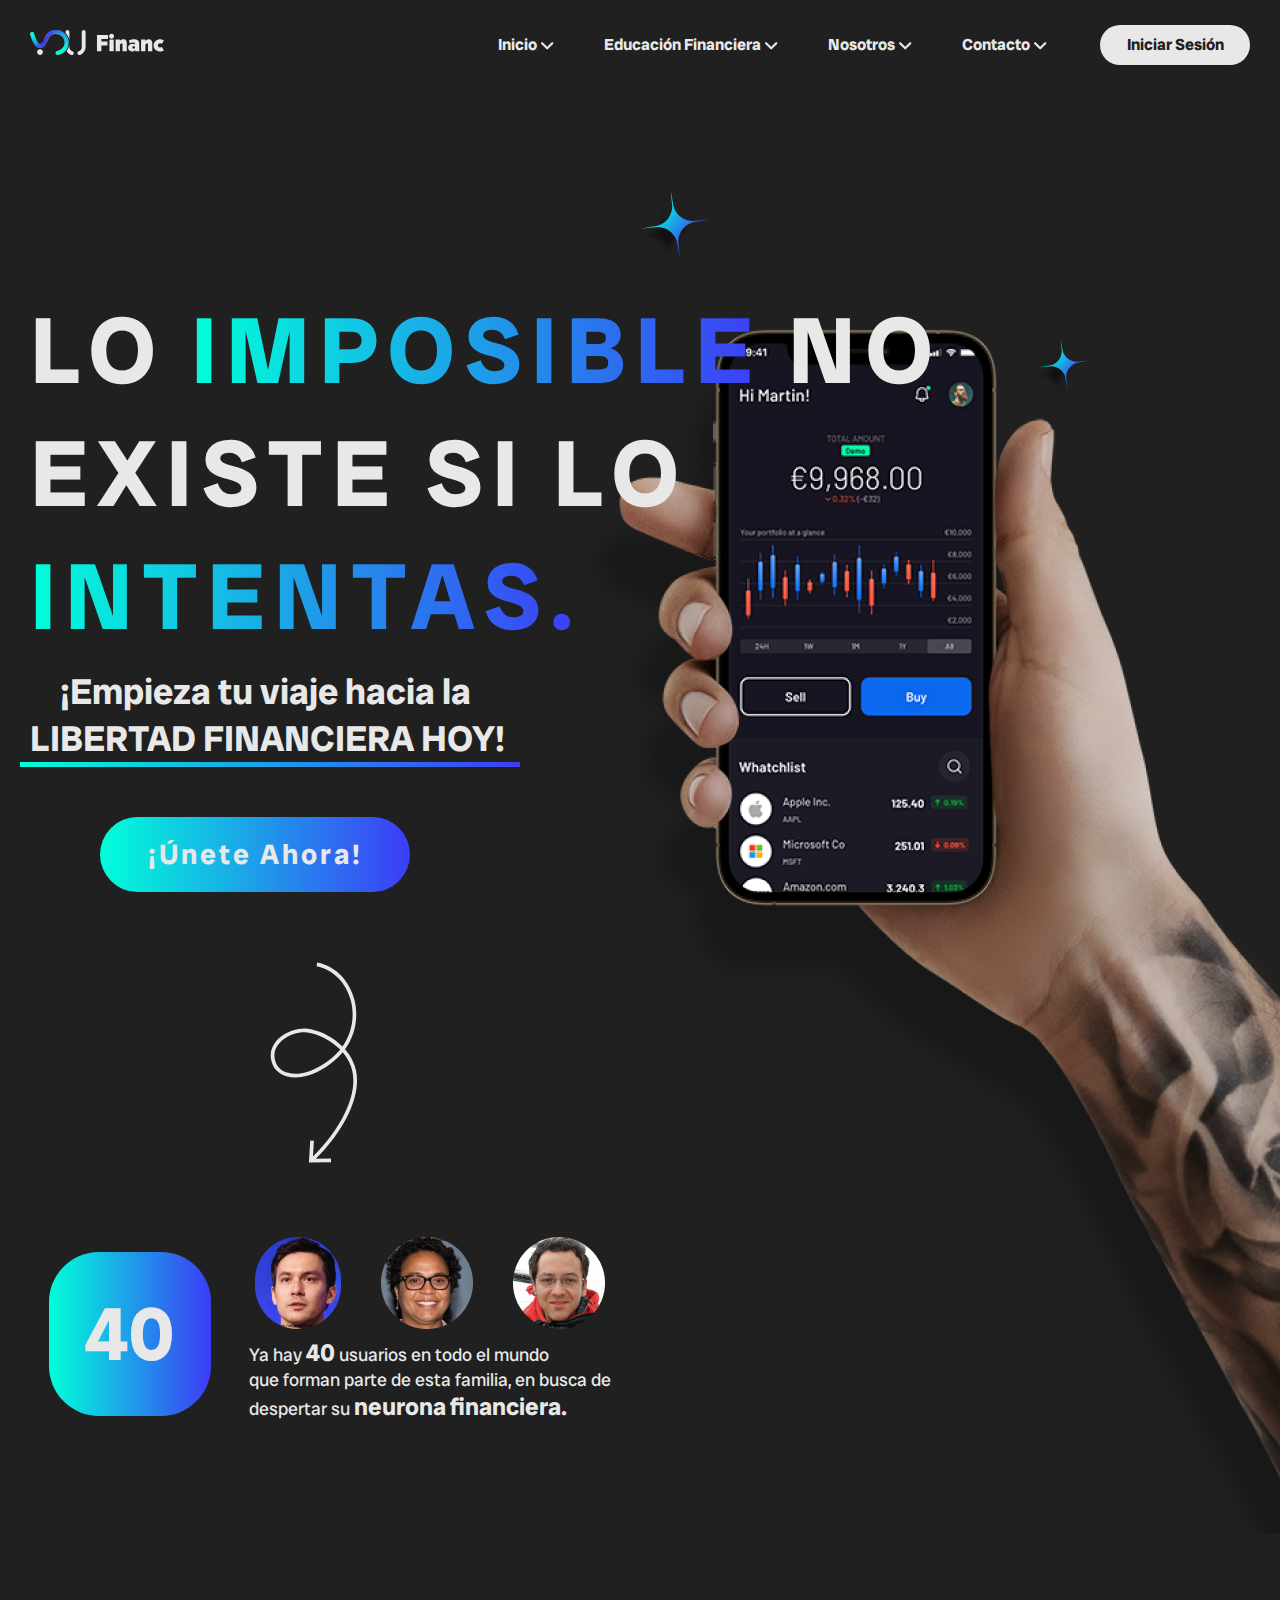
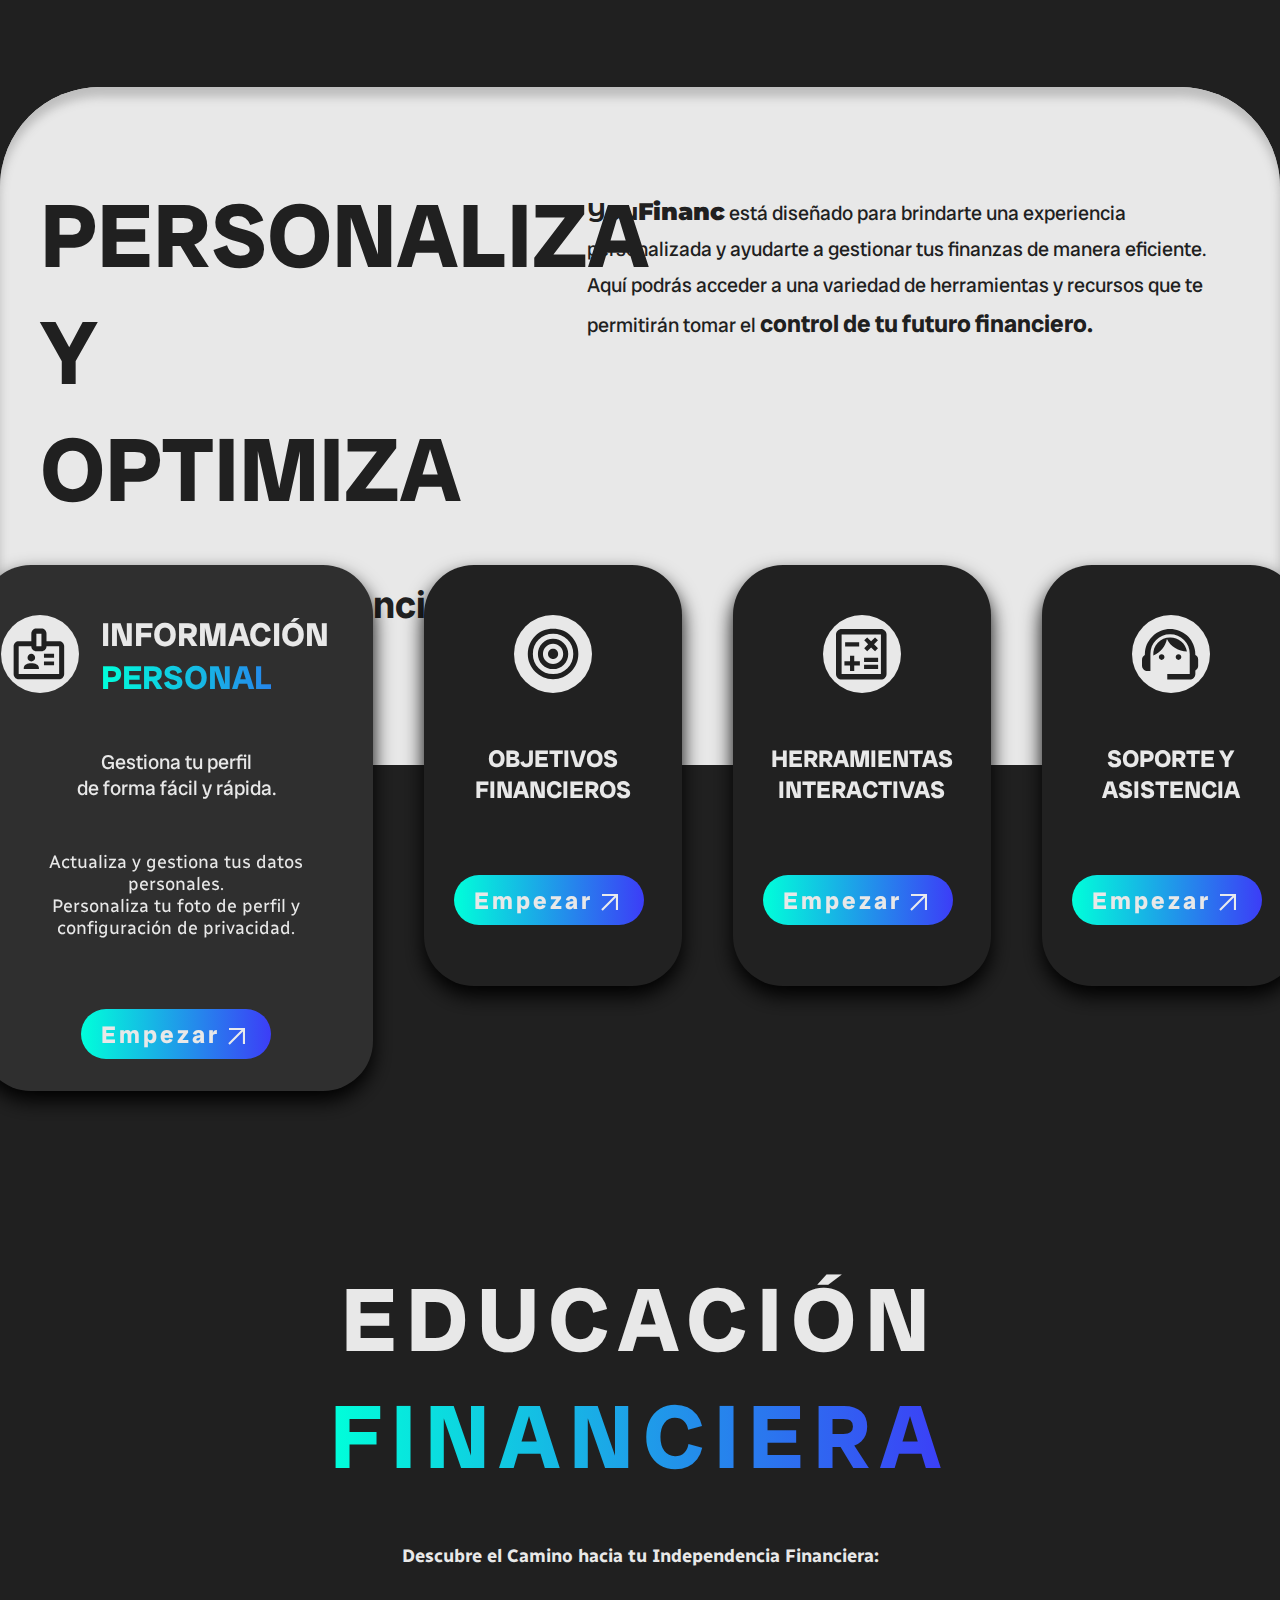
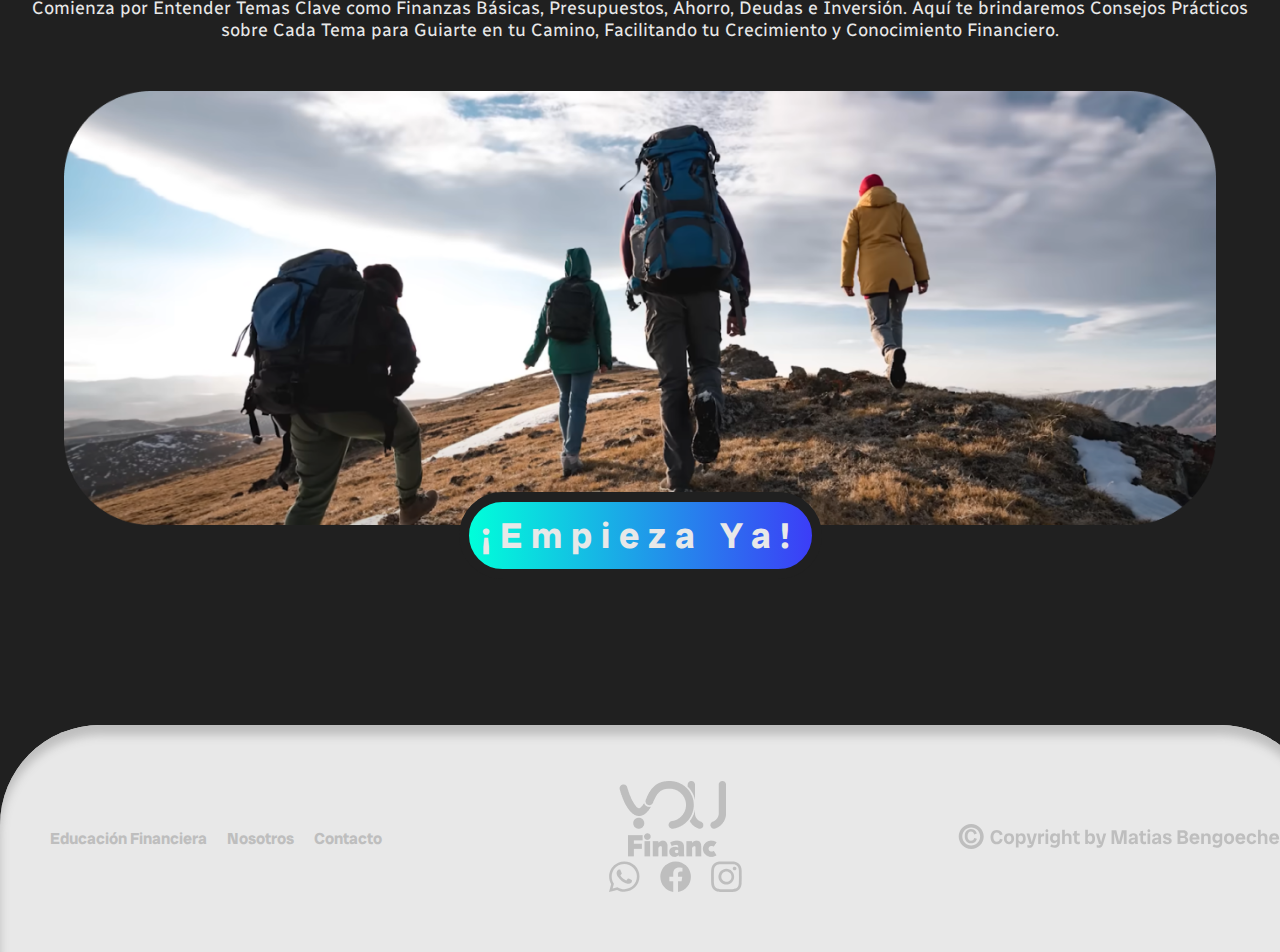
==== commit 8b5a66e5: "responsive 100%" ====
--- a/index.html
+++ b/index.html
@@ -32,7 +32,7 @@
                 <img src="./assets/elements/icon-menu.svg" alt="icon-menu"></li>  
         </ul> 
     </nav>
-    <button class="bonton"><a class="fuenteRadioCanadabig" href="./pages/page-login.html">Iniciar Sesión</a></button>
+    <button class="bonton"><a class="fuenteRadioCanadabig" href="./pages/perfil.html">Iniciar Sesión</a></button>
     <nav class="nav-menu-hamburgueza fuenteRadioCanadabig">
             <label class="labe_hamburguesa" for="menu_hamburguesa">
                 <img src="./assets/elements/menu-hamburguesa.svg" alt="">
@@ -46,7 +46,7 @@
                 </li>
                 <li><a href="./pages/contacto.html">Contacto</a>
                 </li> 
-                <button class="bonton-hamburguesa"><a class="fuenteRadioCanadabig" href="./pages/page-login.html">Iniciar Sesión</a></button> 
+                <button class="bonton-hamburguesa"><a class="fuenteRadioCanadabig" href="./pages/perfil.html">Iniciar Sesión</a></button> 
             </ul>
         </nav>
     </header>
--- a/css/style.css
+++ b/css/style.css
@@ -45,7 +45,7 @@
     padding: 0;
     margin-right: 1.875rem;
     margin: 0 .625rem;
-    margin-left: 31.25rem; }
+    margin-left: 18.75rem; }
   header .menu li {
     margin-right: 3.125rem; }
   header .menu li:last-child {
@@ -93,7 +93,7 @@
   font-weight: bold;
   font-size: 47px;
   margin-left: 1.875rem;
-  margin-top: -71.69rem;
+  margin-top: -68.75rem;
   color: #E8E8E8;
   text-transform: uppercase;
   letter-spacing: .5625rem; }
@@ -197,8 +197,15 @@
   background-color: #E8E8E8;
   height: 42.375rem;
   margin-top: 15.625rem;
-  box-shadow: inset 0px 10px 10px #BEBEBE; }
+  box-shadow: inset 0px 10px 10px #BEBEBE;
+  display: grid;
+  grid-template-columns: 40% 60%;
+  grid-template-rows: 200px 200px;
+  grid-template-areas: "titulo-person descripcion-person" "textinferio-person descripcion-person";
+  grid-row-gap: 0px;
+  grid-column-gap: 0px; }
   .contenedor-personaliza .h2-personaliza {
+    grid-area: titulo-person;
     color: #202020;
     font-size: 60px;
     font-weight: bold;
@@ -206,17 +213,19 @@
     text-transform: uppercase;
     padding-top: 5.625rem; }
   .contenedor-personaliza .text-inferior {
+    grid-area: textinferio-person;
     font-size: 38px;
     font-weight: 25rem;
     text-transform: none; }
   .contenedor-personaliza .p-personaliza {
+    grid-area: descripcion-person;
     color: #202020;
     font-size: 20px;
     font-weight: 6.25rem;
+    padding-top: 6.875rem;
     display: flex;
     flex-direction: column;
-    margin-left: 46.25rem;
-    margin-top: -20.3125rem; }
+    margin: 0 auto; }
     .contenedor-personaliza .p-personaliza span.line-break {
       display: block;
       margin-bottom: 10px; }
@@ -470,66 +479,66 @@
         border: 5px solid #E8E8E8;
         color: #E8E8E8; }
 
-.title-segundo .h2-index2 {
-  letter-spacing: 9px;
-  font-size: 60px;
-  font-weight: bold;
-  color: #E8E8E8;
-  text-align: center;
-  text-transform: uppercase;
-  margin-top: 170px; }
-
-.title-segundo .financiera {
-  background: #00ffda;
-  background: linear-gradient(90deg, #00ffda 0%, #3c3df7 100%);
-  background-clip: text;
-  -webkit-background-clip: text;
-  -webkit-text-fill-color: transparent; }
-
-.title-segundo .h3-index2 {
-  color: #E8E8E8;
-  font-size: 18px;
-  font-weight: 31.25rem;
-  text-align: center;
-  margin-top: 50px; }
-
-.title-segundo .p-index2 {
-  color: #E8E8E8;
-  font-size: 18px;
-  font-weight: 18.75rem;
-  text-align: center;
-  margin-top: 30px; }
-
-.title-segundo .p-index2-mobile {
-  display: none; }
-
-.title-segundo img {
-  margin-left: 60px;
-  margin-top: 50px; }
-
-.title-segundo .buttom-index2 {
-  width: 363px;
-  height: 87px;
-  background: #00ffda;
-  background: linear-gradient(90deg, #00ffda 0%, #3c3df7 100%);
-  border-radius: 100px;
-  cursor: pointer;
-  font-size: 36px;
-  color: #E8E8E8;
-  font-weight: bold;
-  letter-spacing: 9px;
+.title-segundo {
   display: flex;
+  flex-direction: column;
   justify-content: center;
-  align-items: center;
-  margin-left: 550px;
-  margin-top: -45px;
-  position: absolute;
-  border: none;
-  border: 10px solid #202020; }
-  .title-segundo .buttom-index2:active {
-    background: #202020;
-    border: 5px solid #E8E8E8;
-    color: #E8E8E8; }
+  align-items: center; }
+  .title-segundo .h2-index2 {
+    letter-spacing: 9px;
+    font-size: 60px;
+    font-weight: bold;
+    color: #E8E8E8;
+    text-align: center;
+    text-transform: uppercase;
+    margin-top: 170px; }
+  .title-segundo .financiera {
+    background: #00ffda;
+    background: linear-gradient(90deg, #00ffda 0%, #3c3df7 100%);
+    background-clip: text;
+    -webkit-background-clip: text;
+    -webkit-text-fill-color: transparent; }
+  .title-segundo .h3-index2 {
+    color: #E8E8E8;
+    font-size: 18px;
+    font-weight: 31.25rem;
+    text-align: center;
+    margin-top: 50px; }
+  .title-segundo .p-index2 {
+    color: #E8E8E8;
+    font-size: 18px;
+    font-weight: 18.75rem;
+    text-align: center;
+    margin-top: 30px;
+    margin-bottom: 50px; }
+  .title-segundo .p-index2-mobile {
+    display: none; }
+  .title-segundo img {
+    width: 90%;
+    margin: 0 auto; }
+  .title-segundo .buttom-index2 {
+    width: 363px;
+    height: 87px;
+    background: #00ffda;
+    background: linear-gradient(90deg, #00ffda 0%, #3c3df7 100%);
+    border-radius: 100px;
+    cursor: pointer;
+    font-size: 36px;
+    color: #E8E8E8;
+    font-weight: bold;
+    letter-spacing: 9px;
+    display: flex;
+    justify-content: center;
+    align-items: center;
+    margin: 0 auto;
+    margin-top: 1055px;
+    position: absolute;
+    border: none;
+    border: 10px solid #202020; }
+    .title-segundo .buttom-index2:active {
+      background: #202020;
+      border: 5px solid #E8E8E8;
+      color: #E8E8E8; }
 
 .image-educacionfinanciera {
   height: 957px;
@@ -616,7 +625,7 @@
     .contenedor-informativo .contenidotitulo1 img {
       height: 50px;
       width: 50px;
-      margin-left: 620px; }
+      margin-left: 580px; }
     .contenedor-informativo .contenidotitulo1 .imagen1 {
       margin-top: -200px; }
     .contenedor-informativo .contenidotitulo1 .imagen2 {
@@ -649,7 +658,7 @@
     .contenedor-informativo .contenidotitulo2 img {
       height: 50px;
       width: 50px;
-      margin-left: 620px; }
+      margin-left: 580px; }
     .contenedor-informativo .contenidotitulo2 .imagen12 {
       margin-top: -200px; }
     .contenedor-informativo .contenidotitulo2 .imagen22 {
@@ -682,7 +691,7 @@
     .contenedor-informativo .contenidotitulo3 img {
       height: 50px;
       width: 50px;
-      margin-left: 620px; }
+      margin-left: 580px; }
     .contenedor-informativo .contenidotitulo3 .imagen13 {
       margin-top: -200px; }
     .contenedor-informativo .contenidotitulo3 .imagen23 {
@@ -715,7 +724,7 @@
     .contenedor-informativo .contenidotitulo4 img {
       height: 50px;
       width: 50px;
-      margin-left: 620px; }
+      margin-left: 580px; }
     .contenedor-informativo .contenidotitulo4 .imagen14 {
       margin-top: -200px; }
     .contenedor-informativo .contenidotitulo4 .imagen24 {
@@ -748,7 +757,7 @@
     .contenedor-informativo .contenidotitulo5 img {
       height: 50px;
       width: 50px;
-      margin-left: 620px; }
+      margin-left: 580px; }
     .contenedor-informativo .contenidotitulo5 .imagen15 {
       margin-top: -200px; }
     .contenedor-informativo .contenidotitulo5 .imagen25 {
@@ -781,7 +790,7 @@
     .contenedor-informativo .contenidotitulo6 img {
       height: 50px;
       width: 50px;
-      margin-left: 620px; }
+      margin-left: 580px; }
     .contenedor-informativo .contenidotitulo6 .imagen16 {
       margin-top: -200px; }
     .contenedor-informativo .contenidotitulo6 .imagen26 {
@@ -814,7 +823,7 @@
     .contenedor-informativo .contenidotitulo7 img {
       height: 50px;
       width: 50px;
-      margin-left: 620px; }
+      margin-left: 580px; }
     .contenedor-informativo .contenidotitulo7 .imagen17 {
       margin-top: -200px; }
     .contenedor-informativo .contenidotitulo7 .imagen27 {
@@ -903,7 +912,7 @@
     -webkit-text-fill-color: transparent; }
 
 .contenedor-formulario {
-  width: 1440px;
+  width: 100%;
   height: 694px;
   background: #E8E8E8;
   border-radius: 100px 100px 0px 0px;
@@ -1112,7 +1121,7 @@
   border-radius: 100px 100px 0px 0px;
   box-shadow: inset 0px 10px 10px #BEBEBE;
   display: grid;
-  grid-template-columns: 670px 670px;
+  grid-template-columns: 40% 50%;
   grid-template-rows: 100px 200px 200px;
   grid-template-areas: "introduccion introduccion" "titulo-somo parrafo-somo" "titulo-nuestro parrafo-nuestro";
   grid-row-gap: none;
@@ -1163,107 +1172,112 @@
       font-weight: bold;
       font-size: 21px; }
 
-.card1-nosotros {
-  position: absolute;
-  background: #2F2F2F;
-  border-radius: 100px;
-  height: 626px;
-  width: 630px;
-  margin-top: 655px;
-  margin-left: 40px;
-  display: flex;
-  flex-direction: column;
-  filter: drop-shadow(0px 10px 10px #202020) opacity(2); }
-  .card1-nosotros .h2-card1 {
-    text-align: center;
-    margin-top: 100px;
-    font-size: 35px;
-    text-transform: uppercase;
-    color: #E8E8E8; }
-    .card1-nosotros .h2-card1 .mision {
-      letter-spacing: 9px;
+.cards-nosotros {
+  margin-top: 39.375rem;
+  display: grid;
+  grid-template-columns: 50% 50%;
+  grid-template-rows: 630px;
+  grid-template-areas: "card1 card2";
+  grid-row-gap: 0px;
+  grid-column-gap: 0px; }
+  .cards-nosotros .card1-nosotros {
+    grid-area: card1;
+    background: #2F2F2F;
+    border-radius: 100px;
+    height: 626px;
+    width: 630px;
+    margin-left: 20px;
+    display: flex;
+    flex-direction: column;
+    filter: drop-shadow(0px 10px 10px #202020) opacity(2); }
+    .cards-nosotros .card1-nosotros .h2-card1 {
+      text-align: center;
+      margin-top: 100px;
+      font-size: 35px;
+      text-transform: uppercase;
+      color: #E8E8E8; }
+      .cards-nosotros .card1-nosotros .h2-card1 .mision {
+        letter-spacing: 9px;
+        background: #00ffda;
+        background: linear-gradient(90deg, #00ffda 0%, #3c3df7 90%);
+        background-clip: text;
+        -webkit-background-clip: text;
+        -webkit-text-fill-color: transparent;
+        font-size: 60px; }
+    .cards-nosotros .card1-nosotros .retangulo-nosotros {
+      height: 4px;
+      background-color: #BEBEBE;
+      width: 250px;
+      margin-left: 185px;
+      margin-top: -10px;
       background: #00ffda;
-      background: linear-gradient(90deg, #00ffda 0%, #3c3df7 90%);
-      background-clip: text;
-      -webkit-background-clip: text;
-      -webkit-text-fill-color: transparent;
-      font-size: 60px; }
-  .card1-nosotros .retangulo-nosotros {
-    height: 4px;
-    background-color: #BEBEBE;
-    width: 250px;
-    margin-left: 185px;
-    margin-top: -10px;
-    background: #00ffda;
-    background: linear-gradient(90deg, #00ffda 0%, #3c3df7 95%); }
-  .card1-nosotros .descr-card1 {
-    font-size: 20px;
-    font-weight: 300;
-    color: #E8E8E8;
-    text-align: center;
-    margin-top: 70px; }
-    .card1-nosotros .descr-card1 .estabilidad-finan {
-      font-weight: bold; }
-      .card1-nosotros .descr-card1 .estabilidad-finan .you {
+      background: linear-gradient(90deg, #00ffda 0%, #3c3df7 95%); }
+    .cards-nosotros .card1-nosotros .descr-card1 {
+      font-size: 20px;
+      font-weight: 300;
+      color: #E8E8E8;
+      text-align: center;
+      margin-top: 70px; }
+      .cards-nosotros .card1-nosotros .descr-card1 .estabilidad-finan {
+        font-weight: bold; }
+        .cards-nosotros .card1-nosotros .descr-card1 .estabilidad-finan .you {
+          font-family: "montserrat alter";
+          src: url(../assets/fonts/MontserratAlternates-Bold.ttf);
+          font-size: 20px;
+          font-weight: bold; }
+        .cards-nosotros .card1-nosotros .descr-card1 .estabilidad-finan .financ {
+          font-family: "montserrat";
+          src: url(../assets/fonts/Montserrat-Black.ttf);
+          font-size: 20px;
+          font-weight: 900; }
+  .cards-nosotros .card2-nosotros {
+    grid-area: card2;
+    background: #2F2F2F;
+    border-radius: 100px;
+    height: 626px;
+    width: 630px;
+    margin-left: 20px;
+    display: flex;
+    flex-direction: column;
+    filter: drop-shadow(0px 10px 10px #202020) opacity(2); }
+    .cards-nosotros .card2-nosotros .h2-card2 {
+      text-align: center;
+      margin-top: 100px;
+      font-size: 35px;
+      text-transform: uppercase;
+      color: #E8E8E8; }
+      .cards-nosotros .card2-nosotros .h2-card2 .enfoque {
+        background: #00ffda;
+        background: linear-gradient(90deg, #00ffda 0%, #3c3df7 90%);
+        background-clip: text;
+        -webkit-background-clip: text;
+        -webkit-text-fill-color: transparent;
+        font-size: 60px; }
+    .cards-nosotros .card2-nosotros .descr-card2 {
+      font-size: 20px;
+      font-weight: 300;
+      color: #E8E8E8;
+      text-align: center;
+      margin-top: 70px; }
+      .cards-nosotros .card2-nosotros .descr-card2 .necesidades {
+        font-weight: bold; }
+      .cards-nosotros .card2-nosotros .descr-card2 .tiene-algo {
+        font-weight: bold;
+        text-decoration: uppercase; }
+      .cards-nosotros .card2-nosotros .descr-card2 .you {
         font-family: "montserrat alter";
         src: url(../assets/fonts/MontserratAlternates-Bold.ttf);
         font-size: 20px;
         font-weight: bold; }
-      .card1-nosotros .descr-card1 .estabilidad-finan .financ {
+      .cards-nosotros .card2-nosotros .descr-card2 .financ {
         font-family: "montserrat";
         src: url(../assets/fonts/Montserrat-Black.ttf);
         font-size: 20px;
         font-weight: 900; }
 
-.card2-nosotros {
-  position: absolute;
-  background: #2F2F2F;
-  border-radius: 100px;
-  height: 626px;
-  width: 630px;
-  margin-top: 655px;
-  margin-left: 750px;
-  display: flex;
-  flex-direction: column;
-  filter: drop-shadow(0px 10px 10px #202020) opacity(2); }
-  .card2-nosotros .h2-card2 {
-    text-align: center;
-    margin-top: 100px;
-    font-size: 35px;
-    text-transform: uppercase;
-    color: #E8E8E8; }
-    .card2-nosotros .h2-card2 .enfoque {
-      background: #00ffda;
-      background: linear-gradient(90deg, #00ffda 0%, #3c3df7 90%);
-      background-clip: text;
-      -webkit-background-clip: text;
-      -webkit-text-fill-color: transparent;
-      font-size: 60px; }
-  .card2-nosotros .descr-card2 {
-    font-size: 20px;
-    font-weight: 300;
-    color: #E8E8E8;
-    text-align: center;
-    margin-top: 70px; }
-    .card2-nosotros .descr-card2 .necesidades {
-      font-weight: bold; }
-    .card2-nosotros .descr-card2 .tiene-algo {
-      font-weight: bold;
-      text-decoration: uppercase; }
-    .card2-nosotros .descr-card2 .you {
-      font-family: "montserrat alter";
-      src: url(../assets/fonts/MontserratAlternates-Bold.ttf);
-      font-size: 20px;
-      font-weight: bold; }
-    .card2-nosotros .descr-card2 .financ {
-      font-family: "montserrat";
-      src: url(../assets/fonts/Montserrat-Black.ttf);
-      font-size: 20px;
-      font-weight: 900; }
-
 .contenedor1-inferior {
   background: #E8E8E8;
-  margin-top: 1170px;
+  margin-top: -100px;
   border-radius: 0px 0px 100px 100px;
   box-shadow: inset 0px 10px 10px #BEBEBE;
   height: 966px;
@@ -1347,69 +1361,67 @@
   .contenedor1-inferior .parrafos-finales-reponsive {
     display: none; }
 
-.info-nosotros-fin .h2-nosotros2 {
-  font-size: 60px;
-  letter-spacing: 9px;
-  color: #E8E8E8;
-  text-align: center;
-  text-transform: uppercase;
-  margin-top: 150px; }
-  .info-nosotros-fin .h2-nosotros2 .comunidad {
+.info-nosotros-fin {
+  display: flex;
+  flex-direction: column;
+  align-items: center; }
+  .info-nosotros-fin .h2-nosotros2 {
+    font-size: 60px;
+    letter-spacing: 9px;
+    color: #E8E8E8;
+    text-align: center;
+    text-transform: uppercase;
+    margin-top: 150px; }
+    .info-nosotros-fin .h2-nosotros2 .comunidad {
+      background: #00ffda;
+      background: linear-gradient(90deg, #00ffda 0%, #3c3df7 100%);
+      background-clip: text;
+      -webkit-background-clip: text;
+      -webkit-text-fill-color: transparent; }
+  .info-nosotros-fin .p-nosotros2 {
+    text-align: center;
+    color: #E8E8E8;
+    font-size: 20px;
+    font-weight: 300;
+    margin-top: 50px; }
+    .info-nosotros-fin .p-nosotros2 .comienza-constr {
+      font-weight: bold; }
+    .info-nosotros-fin .p-nosotros2 .you {
+      font-family: "montserrat alter";
+      src: url(../assets/fonts/MontserratAlternates-Bold.ttf);
+      font-size: 20px;
+      font-weight: bold; }
+    .info-nosotros-fin .p-nosotros2 .financ {
+      font-family: "montserrat";
+      src: url(../assets/fonts/Montserrat-Black.ttf);
+      font-size: 20px;
+      font-weight: 900; }
+  .info-nosotros-fin .p-nosotros2-reponsive {
+    display: none; }
+  .info-nosotros-fin img {
+    padding-top: 50px;
+    margin: 0 auto; }
+  .info-nosotros-fin .buttom-nosotros2 {
+    width: 363px;
+    height: 87px;
     background: #00ffda;
     background: linear-gradient(90deg, #00ffda 0%, #3c3df7 100%);
-    background-clip: text;
-    -webkit-background-clip: text;
-    -webkit-text-fill-color: transparent; }
-
-.info-nosotros-fin .p-nosotros2 {
-  text-align: center;
-  color: #E8E8E8;
-  font-size: 20px;
-  font-weight: 300;
-  margin-top: 50px; }
-  .info-nosotros-fin .p-nosotros2 .comienza-constr {
-    font-weight: bold; }
-  .info-nosotros-fin .p-nosotros2 .you {
-    font-family: "montserrat alter";
-    src: url(../assets/fonts/MontserratAlternates-Bold.ttf);
-    font-size: 20px;
-    font-weight: bold; }
-  .info-nosotros-fin .p-nosotros2 .financ {
-    font-family: "montserrat";
-    src: url(../assets/fonts/Montserrat-Black.ttf);
-    font-size: 20px;
-    font-weight: 900; }
-
-.info-nosotros-fin .p-nosotros2-reponsive {
-  display: none; }
-
-.info-nosotros-fin img {
-  margin-top: 50px;
-  margin-left: 55px; }
-
-.info-nosotros-fin .buttom-nosotros2 {
-  width: 363px;
-  height: 87px;
-  background: #00ffda;
-  background: linear-gradient(90deg, #00ffda 0%, #3c3df7 100%);
-  border-radius: 100px;
-  cursor: pointer;
-  font-size: 36px;
-  color: #E8E8E8;
-  font-weight: bold;
-  letter-spacing: 9px;
-  display: flex;
-  justify-content: center;
-  align-items: center;
-  margin-left: 530px;
-  margin-top: -45px;
-  position: absolute;
-  border: none;
-  border: 10px solid #202020; }
-  .info-nosotros-fin .buttom-nosotros2:active {
-    background: #202020;
-    border: 5px solid #E8E8E8;
-    color: #E8E8E8; }
+    border-radius: 100px;
+    cursor: pointer;
+    font-size: 36px;
+    color: #E8E8E8;
+    font-weight: bold;
+    letter-spacing: 9px;
+    display: flex;
+    justify-content: center;
+    align-items: center;
+    margin-top: -45px;
+    border: none;
+    border: 10px solid #202020; }
+    .info-nosotros-fin .buttom-nosotros2:active {
+      background: #202020;
+      border: 5px solid #E8E8E8;
+      color: #E8E8E8; }
 
 .h1-perfil {
   text-transform: uppercase;
@@ -1417,7 +1429,7 @@
   font-weight: bold;
   font-size: 40px;
   margin-left: 600px;
-  margin-top: 100px;
+  margin-top: 80px;
   position: absolute; }
   .h1-perfil .cuenta-perfil {
     background: #00ffda;
@@ -1426,236 +1438,253 @@
     -webkit-background-clip: text;
     -webkit-text-fill-color: transparent; }
 
-.contenedor-derecho-perfil {
-  width: 357px;
-  height: 1282px;
-  border-radius: 100px;
-  background: #E8E8E8;
-  margin-top: 100px;
-  margin-left: 50px;
+.content-menu-perfil {
   display: grid;
-  grid-template-columns: 357px;
-  grid-template-rows: 208px 126px 184px 184px 184px 184px 194px;
-  grid-template-areas: "perfil-usu" "menu-derecho" "info-perso" "objetivo-fina" "herram-inter" "soport-asis" "cerrar-sesion";
-  grid-row-gap: none;
-  grid-column-gap: none; }
-  .contenedor-derecho-perfil .clums-perfil {
-    margin-top: -120px;
-    margin-left: 5px; }
-  .contenedor-derecho-perfil .img-perfil {
-    grid-area: perfil-usu;
-    margin-top: 70px;
-    margin-left: 30px; }
-  .contenedor-derecho-perfil .h2-nombreuser {
-    grid-area: perfil-usu;
-    font-size: 16px;
-    font-weight: bold;
-    margin-left: 130px;
-    margin-top: 90px;
-    color: #202020; }
-  .contenedor-derecho-perfil .p-correo {
-    grid-area: perfil-usu;
-    font-weight: 300;
-    font-size: 14px;
-    margin-left: 130px;
-    margin-top: 120px;
-    color: #202020; }
-  .contenedor-derecho-perfil .h2-menu {
-    grid-area: menu-derecho;
-    text-transform: uppercase;
-    font-weight: bold;
-    font-size: 40px;
-    color: #BEBEBE;
-    text-align: center;
-    margin-top: 45px; }
-  .contenedor-derecho-perfil .menu-dere-1 {
-    grid-area: info-perso;
-    list-style: none;
-    text-align: center;
-    margin-top: -100px;
-    margin-left: 50px;
-    font-size: 21px;
-    background: #00ffda;
-    background: linear-gradient(90deg, #00ffda 0%, #3c3df7 90%);
-    background-clip: text;
-    -webkit-background-clip: text;
-    -webkit-text-fill-color: transparent; }
-    .contenedor-derecho-perfil .menu-dere-1 img {
-      height: 37px;
-      width: 37px;
-      margin-left: -175px;
-      position: absolute;
-      margin-top: -7px; }
-  .contenedor-derecho-perfil .menu-dere-2 {
-    grid-area: objetivo-fina;
-    list-style: none;
-    text-align: center;
-    margin-top: 150px;
-    margin-left: 40px;
-    font-size: 21px;
-    color: #202020; }
-    .contenedor-derecho-perfil .menu-dere-2 img {
-      height: 37px;
-      width: 37px;
-      position: absolute;
-      margin-left: -170px; }
-  .contenedor-derecho-perfil .menu-dere-3 {
-    grid-area: herram-inter;
-    list-style: none;
-    text-align: center;
-    margin-top: 130px;
-    margin-left: 65px;
-    font-size: 21px;
-    color: #BEBEBE; }
-    .contenedor-derecho-perfil .menu-dere-3 img {
-      height: 37px;
-      width: 37px;
-      position: absolute;
-      margin-top: 15px;
-      margin-left: -150px; }
-  .contenedor-derecho-perfil .menu-dere-4 {
-    grid-area: soport-asis;
-    list-style: none;
-    text-align: center;
-    margin-top: 120px;
-    margin-left: 50px;
-    font-size: 21px;
-    color: #202020; }
-    .contenedor-derecho-perfil .menu-dere-4 img {
-      height: 37px;
-      width: 37px;
-      margin-left: -170px;
-      position: absolute; }
-  .contenedor-derecho-perfil .button-cerrar {
-    grid-area: cerrar-sesion;
-    width: 211px;
-    height: 58px;
-    background: #00ffda;
-    background: linear-gradient(90deg, #00ffda 0%, #3c3df7 100%);
+  grid-template-columns: 28% 70%;
+  grid-template-rows: 1300px;
+  grid-template-areas: "contenedor-derecho-perfil contenedor-izq-perfil";
+  grid-row-gap: 0px;
+  grid-column-gap: 0px;
+  justify-content: center;
+  margin-top: 150px; }
+  .content-menu-perfil .contenedor-derecho-perfil {
+    grid-area: contenedor-derecho-perfil;
+    width: 357px;
+    height: 1282px;
     border-radius: 100px;
-    cursor: pointer;
-    font-size: 20px;
-    color: #E8E8E8;
-    font-weight: bold;
-    margin-left: 70px;
-    border: none;
-    margin-top: 100px; }
-    .contenedor-derecho-perfil .button-cerrar:active {
-      background: transparent;
-      border: 5px solid #202020;
+    background: #E8E8E8;
+    display: grid;
+    grid-template-columns: 357px;
+    grid-template-rows: 208px 126px 184px 184px 184px 184px 194px;
+    grid-template-areas: "perfil-usu" "menu-derecho" "info-perso" "objetivo-fina" "herram-inter" "soport-asis" "cerrar-sesion";
+    grid-row-gap: none;
+    grid-column-gap: none; }
+    .content-menu-perfil .contenedor-derecho-perfil .clums-perfil {
+      margin-top: -120px;
+      margin-left: 5px; }
+    .content-menu-perfil .contenedor-derecho-perfil .img-perfil {
+      grid-area: perfil-usu;
+      margin-top: 70px;
+      margin-left: 30px; }
+    .content-menu-perfil .contenedor-derecho-perfil .h2-nombreuser {
+      grid-area: perfil-usu;
+      font-size: 16px;
+      font-weight: bold;
+      margin-left: 130px;
+      margin-top: 90px;
       color: #202020; }
-
-.contenedor-izq-perfil {
-  width: 932px;
-  height: 1078px;
-  border-radius: 100px;
-  background: #E8E8E8;
-  margin-top: -1070px;
-  margin-left: 440px;
-  display: grid;
-  grid-template-columns: 166px 336px 426px;
-  grid-template-rows: 290px 355px 316px;
-  grid-template-areas: "menu-d perfil-izq perfil-izq" "menu-d datos-person datos-person2" "menu-d direccion direccion2";
-  grid-row-gap: none;
-  grid-column-gap: none; }
-  .contenedor-izq-perfil .menu-contenedor2-derecho {
-    grid-area: menu-d;
-    text-align: center;
-    margin-top: 20px;
-    font-size: 20px; }
-    .contenedor-izq-perfil .menu-contenedor2-derecho li {
+    .content-menu-perfil .contenedor-derecho-perfil .p-correo {
+      grid-area: perfil-usu;
+      font-weight: 300;
+      font-size: 14px;
+      margin-left: 130px;
+      margin-top: 120px;
+      color: #202020; }
+    .content-menu-perfil .contenedor-derecho-perfil .p-correo-reponsive {
+      display: none; }
+    .content-menu-perfil .contenedor-derecho-perfil .h2-menu {
+      grid-area: menu-derecho;
+      text-transform: uppercase;
+      font-weight: bold;
+      font-size: 40px;
+      color: #BEBEBE;
+      text-align: center;
+      margin-top: 45px; }
+    .content-menu-perfil .contenedor-derecho-perfil .menu-dere-1 {
+      grid-area: info-perso;
       list-style: none;
-      margin-top: 50px; }
-    .contenedor-izq-perfil .menu-contenedor2-derecho .gris-menu {
+      text-align: center;
+      margin-top: -100px;
+      margin-left: 50px;
+      font-size: 21px;
+      background: #00ffda;
+      background: linear-gradient(90deg, #00ffda 0%, #3c3df7 90%);
+      background-clip: text;
+      -webkit-background-clip: text;
+      -webkit-text-fill-color: transparent; }
+      .content-menu-perfil .contenedor-derecho-perfil .menu-dere-1 img {
+        height: 37px;
+        width: 37px;
+        margin-left: -175px;
+        position: absolute;
+        margin-top: -7px; }
+    .content-menu-perfil .contenedor-derecho-perfil .menu-dere-2 {
+      grid-area: objetivo-fina;
+      list-style: none;
+      text-align: center;
+      margin-top: 150px;
+      margin-left: 40px;
+      font-size: 21px;
+      color: #202020; }
+      .content-menu-perfil .contenedor-derecho-perfil .menu-dere-2 img {
+        height: 37px;
+        width: 37px;
+        position: absolute;
+        margin-left: -170px; }
+    .content-menu-perfil .contenedor-derecho-perfil .menu-dere-3 {
+      grid-area: herram-inter;
+      list-style: none;
+      text-align: center;
+      margin-top: 130px;
+      margin-left: 65px;
+      font-size: 21px;
       color: #BEBEBE; }
-    .contenedor-izq-perfil .menu-contenedor2-derecho .eliminar-cuenta {
-      color: #F15454; }
-  .contenedor-izq-perfil .perfil-izq {
-    grid-area: perfil-izq; }
-  .contenedor-izq-perfil .datos-person {
-    grid-area: datos-person; }
-  .contenedor-izq-perfil .datos-person2 {
-    grid-area: datos-person2; }
-  .contenedor-izq-perfil .direccion {
-    grid-area: direccion; }
-  .contenedor-izq-perfil .direccion2 {
-    grid-area: direccion2; }
-  .contenedor-izq-perfil .h2-perfil2 {
-    margin-left: 25px;
-    margin-top: 42px;
-    text-transform: uppercase;
-    font-size: 20px;
-    font-weight: bold;
-    color: #202020; }
-  .contenedor-izq-perfil .img-perfil2 {
-    margin-left: 25px;
-    margin-top: 119px; }
-  .contenedor-izq-perfil .h2-nombre-apellido {
-    margin-left: 201px;
-    margin-top: 168px;
-    font-size: 20px;
-    font-weight: bold;
-    color: #202020; }
-  .contenedor-izq-perfil .p-direccion {
-    margin-left: 185px;
-    margin-top: 210px;
-    color: #202020;
-    font-weight: 300;
-    font-size: 20px; }
-  .contenedor-izq-perfil .editor {
-    margin-left: 640px;
-    margin-top: 177px; }
-    .contenedor-izq-perfil .editor img {
-      position: absolute;
-      margin-top: -23px;
-      margin-left: 60px; }
-  .contenedor-izq-perfil .h2-datos-person {
-    margin-left: 25px;
-    margin-top: 42px;
-    text-transform: uppercase;
-    font-size: 20px;
-    font-weight: bold;
-    color: #202020; }
-  .contenedor-izq-perfil .datos-lista-perfil {
-    margin-top: 30px;
-    list-style: none;
-    margin-left: 35px;
-    font-size: 16px;
-    color: #202020; }
-    .contenedor-izq-perfil .datos-lista-perfil li {
-      margin-top: 90px; }
-    .contenedor-izq-perfil .datos-lista-perfil .titulos-datos-perfil {
-      font-size: 14px;
-      font-weight: 300; }
-  .contenedor-izq-perfil .editor2 {
-    margin-left: 300px;
-    margin-top: 44px; }
-    .contenedor-izq-perfil .editor2 img {
-      position: absolute;
-      margin-top: -23px;
-      margin-left: 60px; }
-  .contenedor-izq-perfil .h2-direccion {
-    margin-left: 25px;
-    margin-top: 42px;
-    text-transform: uppercase;
-    font-size: 20px;
-    font-weight: bold;
-    color: #202020; }
-  .contenedor-izq-perfil .datos-lista-direccion {
-    margin-top: 30px;
-    list-style: none;
-    margin-left: 35px;
-    font-size: 16px;
-    color: #202020; }
-    .contenedor-izq-perfil .datos-lista-direccion li {
-      margin-top: 90px; }
-  .contenedor-izq-perfil .editor3 {
-    margin-left: 300px;
-    margin-top: 44px; }
-    .contenedor-izq-perfil .editor3 img {
-      position: absolute;
-      margin-top: -23px;
-      margin-left: 60px; }
+      .content-menu-perfil .contenedor-derecho-perfil .menu-dere-3 img {
+        height: 37px;
+        width: 37px;
+        position: absolute;
+        margin-top: 15px;
+        margin-left: -150px; }
+    .content-menu-perfil .contenedor-derecho-perfil .menu-dere-4 {
+      grid-area: soport-asis;
+      list-style: none;
+      text-align: center;
+      margin-top: 120px;
+      margin-left: 50px;
+      font-size: 21px;
+      color: #202020; }
+      .content-menu-perfil .contenedor-derecho-perfil .menu-dere-4 img {
+        height: 37px;
+        width: 37px;
+        margin-left: -170px;
+        position: absolute; }
+    .content-menu-perfil .contenedor-derecho-perfil .button-cerrar {
+      grid-area: cerrar-sesion;
+      width: 211px;
+      height: 58px;
+      background: #00ffda;
+      background: linear-gradient(90deg, #00ffda 0%, #3c3df7 100%);
+      border-radius: 100px;
+      cursor: pointer;
+      font-size: 20px;
+      color: #E8E8E8;
+      font-weight: bold;
+      margin-left: 70px;
+      border: none;
+      margin-top: 100px; }
+      .content-menu-perfil .contenedor-derecho-perfil .button-cerrar:active {
+        background: transparent;
+        border: 5px solid #202020;
+        color: #202020; }
+    .content-menu-perfil .contenedor-derecho-perfil .button-cerrar-reponsive {
+      display: none; }
+    .content-menu-perfil .contenedor-derecho-perfil .menu-responsive-2 {
+      display: none; }
+  .content-menu-perfil .contenedor-izq-perfil {
+    grid-area: contenedor-izq-perfil;
+    width: 932px;
+    height: 1078px;
+    border-radius: 100px;
+    margin-top: 200px;
+    background: #E8E8E8;
+    display: grid;
+    grid-template-columns: 166px 336px 426px;
+    grid-template-rows: 290px 355px 316px;
+    grid-template-areas: "menu-d perfil-izq perfil-izq" "menu-d datos-person datos-person2" "menu-d direccion direccion2";
+    grid-row-gap: none;
+    grid-column-gap: none; }
+    .content-menu-perfil .contenedor-izq-perfil .menu-contenedor2-derecho {
+      grid-area: menu-d;
+      text-align: center;
+      margin-top: 20px;
+      font-size: 20px; }
+      .content-menu-perfil .contenedor-izq-perfil .menu-contenedor2-derecho li {
+        list-style: none;
+        margin-top: 50px; }
+      .content-menu-perfil .contenedor-izq-perfil .menu-contenedor2-derecho .gris-menu {
+        color: #BEBEBE; }
+      .content-menu-perfil .contenedor-izq-perfil .menu-contenedor2-derecho .eliminar-cuenta {
+        color: #F15454; }
+    .content-menu-perfil .contenedor-izq-perfil .perfil-izq {
+      grid-area: perfil-izq; }
+    .content-menu-perfil .contenedor-izq-perfil .datos-person {
+      grid-area: datos-person; }
+    .content-menu-perfil .contenedor-izq-perfil .datos-person2 {
+      grid-area: datos-person2; }
+    .content-menu-perfil .contenedor-izq-perfil .direccion {
+      grid-area: direccion; }
+    .content-menu-perfil .contenedor-izq-perfil .direccion2 {
+      grid-area: direccion2; }
+    .content-menu-perfil .contenedor-izq-perfil .h2-perfil2 {
+      margin-left: 25px;
+      margin-top: 42px;
+      text-transform: uppercase;
+      font-size: 20px;
+      font-weight: bold;
+      color: #202020; }
+    .content-menu-perfil .contenedor-izq-perfil .img-perfil2 {
+      margin-left: 25px;
+      margin-top: 119px; }
+    .content-menu-perfil .contenedor-izq-perfil .h2-nombre-apellido {
+      margin-left: 201px;
+      margin-top: 168px;
+      font-size: 20px;
+      font-weight: bold;
+      color: #202020; }
+    .content-menu-perfil .contenedor-izq-perfil .p-direccion {
+      margin-left: 185px;
+      margin-top: 210px;
+      color: #202020;
+      font-weight: 300;
+      font-size: 20px; }
+    .content-menu-perfil .contenedor-izq-perfil .editor {
+      margin-left: 640px;
+      margin-top: 177px; }
+      .content-menu-perfil .contenedor-izq-perfil .editor img {
+        position: absolute;
+        margin-top: -23px;
+        margin-left: 60px; }
+    .content-menu-perfil .contenedor-izq-perfil .h2-datos-person {
+      margin-left: 25px;
+      margin-top: 42px;
+      text-transform: uppercase;
+      font-size: 20px;
+      font-weight: bold;
+      color: #202020; }
+    .content-menu-perfil .contenedor-izq-perfil .datos-lista-perfil {
+      margin-top: 30px;
+      list-style: none;
+      margin-left: 35px;
+      font-size: 16px;
+      color: #202020; }
+      .content-menu-perfil .contenedor-izq-perfil .datos-lista-perfil li {
+        margin-top: 90px; }
+      .content-menu-perfil .contenedor-izq-perfil .datos-lista-perfil .titulos-datos-perfil {
+        font-size: 14px;
+        font-weight: 300; }
+    .content-menu-perfil .contenedor-izq-perfil .responsive-correo {
+      display: none; }
+    .content-menu-perfil .contenedor-izq-perfil .editor2 {
+      margin-left: 300px;
+      margin-top: 44px; }
+      .content-menu-perfil .contenedor-izq-perfil .editor2 img {
+        position: absolute;
+        margin-top: -23px;
+        margin-left: 60px; }
+    .content-menu-perfil .contenedor-izq-perfil .h2-direccion {
+      margin-left: 25px;
+      margin-top: 42px;
+      text-transform: uppercase;
+      font-size: 20px;
+      font-weight: bold;
+      color: #202020; }
+    .content-menu-perfil .contenedor-izq-perfil .datos-lista-direccion {
+      margin-top: 30px;
+      list-style: none;
+      margin-left: 35px;
+      font-size: 16px;
+      color: #202020; }
+      .content-menu-perfil .contenedor-izq-perfil .datos-lista-direccion li {
+        margin-top: 90px; }
+    .content-menu-perfil .contenedor-izq-perfil .datos-lista-direccion-responsive {
+      display: none; }
+    .content-menu-perfil .contenedor-izq-perfil .editor3 {
+      margin-left: 300px;
+      margin-top: 44px; }
+      .content-menu-perfil .contenedor-izq-perfil .editor3 img {
+        position: absolute;
+        margin-top: -23px;
+        margin-left: 60px; }
 
 footer {
   display: flex;
@@ -1666,7 +1695,7 @@
   border-radius: 6.25rem 6.25rem 0rem 0rem;
   width: 82.5rem;
   height: 14.1875rem;
-  margin-left: 3.4375rem;
+  margin: 0 auto;
   margin-top: 12.5rem;
   box-shadow: inset 0px 10px 10px #BEBEBE; }
   footer .menu-footer ul {
@@ -1702,7 +1731,7 @@
   .nav-menu-hamburgueza {
     display: none; } }
 
-@media (max-width: 1245px) {
+@media (max-width: 1024px) {
   header {
     padding-right: 25px; }
     header .nav-menu-hamburgueza {
@@ -1713,7 +1742,7 @@
     header .menu {
       margin-right: 25px;
       margin: 0 5px;
-      margin-left: 300px; }
+      margin-left: 12.5rem; }
     header .menu li {
       margin-right: 20px; }
     header .menu a {
@@ -1796,7 +1825,7 @@
     .contenedor-personaliza .p-personaliza {
       font-size: 15px;
       margin-top: -220px;
-      margin-left: 500px; }
+      margin: 0 auto; }
       .contenedor-personaliza .p-personaliza span.line-break {
         margin-bottom: 5px; }
       .contenedor-personaliza .p-personaliza .control-futuro {
@@ -1961,8 +1990,7 @@
     height: 70px;
     font-size: 26px;
     letter-spacing: 6px;
-    margin-left: 384px;
-    margin-top: -30px;
+    margin-top: 850px;
     border: 7px solid #202020; }
   footer {
     padding-right: 30px;
@@ -2131,7 +2159,7 @@
   .contenedor1-superior {
     width: 100%;
     margin-top: 160px;
-    height: 655px;
+    height: 550px;
     display: grid;
     grid-template-columns: 500px 500px;
     grid-template-rows: 100px 150px 200px;
@@ -2144,90 +2172,98 @@
       .contenedor1-superior .frase-nosotros .nombre-actor {
         font-weight: 600; }
     .contenedor1-superior .h2-1nosotros {
-      font-size: 40px;
+      font-size: 30px;
+      margin-left: 10px;
       margin-top: 35px; }
     .contenedor1-superior .h2-2nosotros {
-      font-size: 40px; }
+      font-size: 32px;
+      margin-left: 10px; }
     .contenedor1-superior .parrafo-somo {
       margin-top: 35px;
-      font-size: 20px;
+      font-size: 16px;
       font-weight: 300px;
-      letter-spacing: -0.5px; }
+      letter-spacing: -0.5px;
+      width: 450px; }
       .contenedor1-superior .parrafo-somo .you {
         font-family: "montserrat alter";
         src: url(../assets/fonts/MontserratAlternates-Bold.ttf);
-        font-size: 20px;
+        font-size: 16px;
         font-weight: bold; }
       .contenedor1-superior .parrafo-somo .financ {
         font-family: "montserrat";
         src: url(../assets/fonts/Montserrat-Black.ttf);
-        font-size: 20px;
+        font-size: 16px;
         font-weight: 900; }
     .contenedor1-superior .parrafo-nuestro {
       margin-top: 15px;
-      font-size: 20px;
-      font-weight: 300px; }
+      font-size: 16px;
+      font-weight: 300px;
+      width: 450px; }
       .contenedor1-superior .parrafo-nuestro .queremos-nosotros {
-        font-size: 21px; }
-  .card1-nosotros {
-    border-radius: 100px;
-    height: 466px;
-    width: 470px;
-    margin-top: 755px;
-    margin-left: 25px;
-    border-radius: 70px; }
-    .card1-nosotros .h2-card1 {
-      margin-top: 40px;
-      font-size: 35px; }
-      .card1-nosotros .h2-card1 .mision {
-        letter-spacing: 9px;
-        font-size: 60px; }
-    .card1-nosotros .retangulo-nosotros {
-      height: 4px;
-      width: 250px;
-      margin-left: 110px;
-      margin-top: 5px; }
-    .card1-nosotros .descr-card1 {
-      font-size: 20px;
-      font-weight: 300;
-      margin-top: 40px; }
-      .card1-nosotros .descr-card1 .you {
-        font-family: "montserrat alter";
-        src: url(../assets/fonts/MontserratAlternates-Bold.ttf);
+        font-size: 17px; }
+  .cards-nosotros {
+    margin-top: 39.375rem;
+    display: grid;
+    grid-template-columns: 50% 50%;
+    grid-template-rows: 470px;
+    grid-template-areas: "card1 card2";
+    grid-row-gap: 0px;
+    grid-column-gap: 0px; }
+    .cards-nosotros .card1-nosotros {
+      border-radius: 100px;
+      height: 466px;
+      width: 470px;
+      border-radius: 70px; }
+      .cards-nosotros .card1-nosotros .h2-card1 {
+        margin-top: 40px;
+        font-size: 35px; }
+        .cards-nosotros .card1-nosotros .h2-card1 .mision {
+          letter-spacing: 9px;
+          font-size: 60px; }
+      .cards-nosotros .card1-nosotros .retangulo-nosotros {
+        height: 4px;
+        width: 250px;
+        margin-left: 110px;
+        margin-top: 5px; }
+      .cards-nosotros .card1-nosotros .descr-card1 {
         font-size: 20px;
-        font-weight: bold; }
-      .card1-nosotros .descr-card1 .financ {
-        font-family: "montserrat";
-        src: url(../assets/fonts/Montserrat-Black.ttf);
+        font-weight: 300;
+        margin-top: 40px; }
+        .cards-nosotros .card1-nosotros .descr-card1 .you {
+          font-family: "montserrat alter";
+          src: url(../assets/fonts/MontserratAlternates-Bold.ttf);
+          font-size: 20px;
+          font-weight: bold; }
+        .cards-nosotros .card1-nosotros .descr-card1 .financ {
+          font-family: "montserrat";
+          src: url(../assets/fonts/Montserrat-Black.ttf);
+          font-size: 20px;
+          font-weight: 900; }
+    .cards-nosotros .card2-nosotros {
+      height: 466px;
+      width: 470px;
+      border-radius: 70px; }
+      .cards-nosotros .card2-nosotros .h2-card2 {
+        margin-top: 40px;
+        font-size: 35px; }
+        .cards-nosotros .card2-nosotros .h2-card2 .enfoque {
+          font-size: 60px; }
+      .cards-nosotros .card2-nosotros .descr-card2 {
         font-size: 20px;
-        font-weight: 900; }
-  .card2-nosotros {
-    height: 466px;
-    width: 470px;
-    margin-top: 755px;
-    margin-left: 530px;
-    border-radius: 70px; }
-    .card2-nosotros .h2-card2 {
-      margin-top: 40px;
-      font-size: 35px; }
-      .card2-nosotros .h2-card2 .enfoque {
-        font-size: 60px; }
-    .card2-nosotros .descr-card2 {
-      font-size: 20px;
-      font-weight: 300;
-      margin-top: 40px; }
-      .card2-nosotros .descr-card2 .you {
-        font-family: "montserrat alter";
-        src: url(../assets/fonts/MontserratAlternates-Bold.ttf);
-        font-size: 20px;
-        font-weight: bold; }
-      .card2-nosotros .descr-card2 .financ {
-        font-family: "montserrat";
-        src: url(../assets/fonts/Montserrat-Black.ttf);
-        font-size: 20px;
-        font-weight: 900; }
+        font-weight: 300;
+        margin-top: 40px; }
+        .cards-nosotros .card2-nosotros .descr-card2 .you {
+          font-family: "montserrat alter";
+          src: url(../assets/fonts/MontserratAlternates-Bold.ttf);
+          font-size: 20px;
+          font-weight: bold; }
+        .cards-nosotros .card2-nosotros .descr-card2 .financ {
+          font-family: "montserrat";
+          src: url(../assets/fonts/Montserrat-Black.ttf);
+          font-size: 20px;
+          font-weight: 900; }
   .contenedor1-inferior {
-    margin-top: 1170px;
+    margin-top: -70px;
     border-radius: 0px 0px 100px 100px;
     height: 966px;
     display: grid;
@@ -2308,7 +2344,6 @@
       font-weight: 900; }
   .info-nosotros-fin img {
     margin-top: 50px;
-    margin-left: 35px;
     width: 950px; }
   .info-nosotros-fin .buttom-nosotros2 {
     width: 320px;
@@ -2316,627 +2351,385 @@
     border-radius: 100px;
     font-size: 30px;
     letter-spacing: 9px;
-    margin-left: 350px;
-    margin-top: -45px;
-    border: 8px solid #202020; } }
-
-@media (max-width: 1024px) {
-  header {
-    padding-right: 25px; }
-    header .nav-menu-hamburgueza {
-      display: none; }
-    header .logo img {
-      height: 20px;
-      margin: 25px; }
-    header .menu {
-      margin-right: 25px;
-      margin: 0 5px;
-      margin-left: 300px; }
-    header .menu li {
-      margin-right: 20px; }
-    header .menu a {
-      font-size: 14px; }
-    header .bonton {
-      width: 145px;
-      height: 35px;
+    margin-top: -35px;
+    border: 8px solid #202020; }
+  .image-educacionfinanciera {
+    height: 800px;
+    padding-top: 100px; }
+  .title-educacion .h1-educacionfinanciera {
+    font-size: 40px;
+    margin-left: 1.5625rem;
+    margin-top: -600px;
+    letter-spacing: 7px; }
+  .title-educacion .h2-educacionfinanciera {
+    font-size: 16px;
+    margin-left: 7.8125rem;
+    margin-top: .625rem; }
+  .title-educacion .p-educacionfinanciera {
+    font-weight: 300;
+    font-size: 12px;
+    margin-top: 10px;
+    margin-left: 3.4375rem;
+    width: 350px; }
+  .contenedor-informativo {
+    width: 100%;
+    height: 2550px;
+    border-radius: 100px;
+    margin-top: 750px;
+    display: grid;
+    grid-template-columns: 50% 50%;
+    grid-template-rows: 220px 300px 300px 300px 300px 300px 300px 300px;
+    grid-template-areas: "introedu introedu" "seccion1 contenido1" "seccion2 contenido2" "seccion3 contenido3" "seccion4 contenido4" "seccion5 contenido5" "seccion6 contenido6" "seccion7 contenido7";
+    grid-row-gap: 30px;
+    grid-column-gap: none; }
+    .contenedor-informativo .p-educacionfinanciera2 {
+      font-weight: 300;
+      font-size: 20px;
+      margin-top: 100px; }
+    .contenedor-informativo .seccion1 {
+      margin-left: 20px; }
+      .contenedor-informativo .seccion1 h2 {
+        font-size: 35px; }
+      .contenedor-informativo .seccion1 p {
+        font-size: 25px;
+        font-weight: 500; }
+    .contenedor-informativo .contenidotitulo1 h2 {
+      font-size: 25px;
+      margin-bottom: 30px; }
+    .contenedor-informativo .contenidotitulo1 ul {
       font-size: 14px;
-      margin-left: 25px; }
-  .imagen-indexarriba {
-    height: 950px;
-    padding-top: 50px; }
-    .imagen-indexarriba img {
-      height: 950px; }
-  .h1-index {
-    font-size: 32px;
-    margin-left: 1.5625rem;
-    margin-top: -850px;
-    letter-spacing: 6px; }
-  .texto-secudario-index .h2-index {
-    font-size: 18px;
-    margin-left: 1.5625rem;
-    margin-top: 5px; }
-  .texto-secudario-index .medium-h2 {
-    margin-left: 1.125rem; }
-  .texto-secudario-index .retangulo {
-    height: 3px;
-    margin-left: 20px;
-    width: 375px; }
-  .texto-secudario-index .unete-ahora {
-    width: 270px;
-    height: 65px;
+      font-weight: 300;
+      margin-top: 5px; }
+    .contenedor-informativo .contenidotitulo1 img {
+      height: 50px;
+      width: 50px;
+      margin-left: 420px; }
+    .contenedor-informativo .contenidotitulo1 .imagen1 {
+      margin-top: -200px; }
+    .contenedor-informativo .contenidotitulo1 .imagen2 {
+      margin-top: -10px; }
+    .contenedor-informativo .contenidotitulo1 .imagen3 {
+      margin-top: -50px; }
+    .contenedor-informativo .seccion2 {
+      margin-left: 20px; }
+      .contenedor-informativo .seccion2 h2 {
+        font-size: 35px; }
+      .contenedor-informativo .seccion2 p {
+        font-size: 25px;
+        font-weight: 500; }
+    .contenedor-informativo .contenidotitulo2 h2 {
+      font-size: 25px;
+      margin-bottom: 30px; }
+    .contenedor-informativo .contenidotitulo2 ul {
+      font-size: 14px;
+      font-weight: 300;
+      margin-top: 5px; }
+    .contenedor-informativo .contenidotitulo2 img {
+      height: 50px;
+      width: 50px;
+      margin-left: 420px; }
+    .contenedor-informativo .contenidotitulo2 .imagen12 {
+      margin-top: -200px; }
+    .contenedor-informativo .contenidotitulo2 .imagen22 {
+      margin-top: -90px; }
+    .contenedor-informativo .contenidotitulo2 .imagen32 {
+      margin-top: -70px; }
+    .contenedor-informativo .seccion3 {
+      margin-left: 20px; }
+      .contenedor-informativo .seccion3 h2 {
+        font-size: 35px; }
+      .contenedor-informativo .seccion3 p {
+        font-size: 25px;
+        font-weight: 500; }
+    .contenedor-informativo .contenidotitulo3 h2 {
+      font-size: 25px;
+      margin-bottom: 30px; }
+    .contenedor-informativo .contenidotitulo3 ul {
+      font-size: 14px;
+      font-weight: 300;
+      margin-top: 5px; }
+    .contenedor-informativo .contenidotitulo3 img {
+      height: 50px;
+      width: 50px;
+      margin-left: 420px; }
+    .contenedor-informativo .contenidotitulo3 .imagen13 {
+      margin-top: -200px; }
+    .contenedor-informativo .contenidotitulo3 .imagen23 {
+      margin-top: -90px; }
+    .contenedor-informativo .contenidotitulo3 .imagen33 {
+      margin-top: -50px; }
+    .contenedor-informativo .seccion4 {
+      margin-left: 20px; }
+      .contenedor-informativo .seccion4 h2 {
+        font-size: 35px; }
+      .contenedor-informativo .seccion4 p {
+        font-size: 25px;
+        font-weight: 500; }
+    .contenedor-informativo .contenidotitulo4 h2 {
+      font-size: 25px;
+      margin-bottom: 30px; }
+    .contenedor-informativo .contenidotitulo4 ul {
+      font-size: 14px;
+      font-weight: 300;
+      margin-top: 5px; }
+    .contenedor-informativo .contenidotitulo4 img {
+      height: 50px;
+      width: 50px;
+      margin-left: 420px; }
+    .contenedor-informativo .contenidotitulo4 .imagen14 {
+      margin-top: -200px; }
+    .contenedor-informativo .contenidotitulo4 .imagen24 {
+      margin-top: -90px; }
+    .contenedor-informativo .contenidotitulo4 .imagen34 {
+      margin-top: -50px; }
+    .contenedor-informativo .seccion5 {
+      margin-left: 20px; }
+      .contenedor-informativo .seccion5 h2 {
+        font-size: 35px; }
+      .contenedor-informativo .seccion5 p {
+        font-size: 25px;
+        font-weight: 500; }
+    .contenedor-informativo .contenidotitulo5 h2 {
+      font-size: 25px;
+      margin-bottom: 30px; }
+    .contenedor-informativo .contenidotitulo5 ul {
+      font-size: 14px;
+      font-weight: 300;
+      margin-top: 5px; }
+    .contenedor-informativo .contenidotitulo5 img {
+      height: 50px;
+      width: 50px;
+      margin-left: 420px; }
+    .contenedor-informativo .contenidotitulo5 .imagen15 {
+      margin-top: -200px; }
+    .contenedor-informativo .contenidotitulo5 .imagen25 {
+      margin-top: -90px; }
+    .contenedor-informativo .contenidotitulo5 .imagen35 {
+      margin-top: -50px; }
+    .contenedor-informativo .seccion6 {
+      margin-left: 20px; }
+      .contenedor-informativo .seccion6 h2 {
+        font-size: 35px; }
+      .contenedor-informativo .seccion6 p {
+        font-size: 25px;
+        font-weight: 500; }
+    .contenedor-informativo .contenidotitulo6 h2 {
+      font-size: 25px;
+      margin-bottom: 30px; }
+    .contenedor-informativo .contenidotitulo6 ul {
+      font-size: 14px;
+      font-weight: 300;
+      margin-top: 5px; }
+    .contenedor-informativo .contenidotitulo6 img {
+      height: 50px;
+      width: 50px;
+      margin-left: 420px; }
+    .contenedor-informativo .contenidotitulo6 .imagen16 {
+      margin-top: -200px; }
+    .contenedor-informativo .contenidotitulo6 .imagen26 {
+      margin-top: -90px; }
+    .contenedor-informativo .contenidotitulo6 .imagen36 {
+      margin-top: -50px; }
+    .contenedor-informativo .seccion7 {
+      margin-left: 20px; }
+      .contenedor-informativo .seccion7 h2 {
+        font-size: 35px; }
+      .contenedor-informativo .seccion7 p {
+        font-size: 25px;
+        font-weight: 500; }
+    .contenedor-informativo .contenidotitulo7 h2 {
+      font-size: 25px;
+      margin-bottom: 30px; }
+    .contenedor-informativo .contenidotitulo7 .contenidotitulo7 ul {
+      font-size: 14px;
+      font-weight: 300;
+      margin-top: 5px; }
+    .contenedor-informativo .contenidotitulo7 img {
+      height: 50px;
+      width: 50px;
+      margin-left: 420px; }
+    .contenedor-informativo .contenidotitulo7 .imagen17 {
+      margin-top: -200px; }
+    .contenedor-informativo .contenidotitulo7 .imagen27 {
+      margin-top: -90px; }
+    .contenedor-informativo .contenidotitulo7 .imagen37 {
+      margin-top: -50px; }
+  .title-2-educacion .h2-preguntas {
+    font-size: 45px;
+    margin-top: 150px; }
+  .title-2-educacion .FAQs {
     font-size: 24px;
-    margin-left: 75px;
-    margin-top: 45px;
-    letter-spacing: 2.5px; }
-  .texto-secudario-index .icon-flecha-circular {
-    margin-left: 220px;
-    margin-top: 55px; }
-    .texto-secudario-index .icon-flecha-circular img {
-      height: 140px; }
-  .contador-general {
+    font-weight: 300; }
+  .title-2-educacion .pregunta-frecuente {
+    font-size: 20px;
+    font-weight: 300;
+    margin: 0 auto; }
+    .title-2-educacion .pregunta-frecuente .p-preguntafrecuente {
+      margin-top: 40px; }
+    .title-2-educacion .pregunta-frecuente img {
+      margin-top: 30px; }
+  .h1-perfil {
+    font-size: 30px;
+    margin-left: 450px;
+    margin-top: 80px; }
+  .content-menu-perfil {
+    margin-top: 80px;
     display: grid;
-    grid-template-columns: 12.5rem 12.5rem 12.5rem;
-    grid-template-rows: 6.25rem 6.25rem;
-    grid-template-areas: "contador imagenes imagenes" "contador descripcion descripcion";
-    grid-row-gap: none;
-    grid-column-gap: none;
-    margin-left: 25px;
-    margin-top: 70px; }
-    .contador-general .contador {
-      width: 152px;
-      height: 154px;
-      font-size: 45px;
-      margin-top: 15px; }
-    .contador-general .imagenes img {
-      width: 300px;
-      margin-left: -65px;
-      margin-top: 10px; }
-    .contador-general .descripcion {
-      font-size: 16px; }
-      .contador-general .descripcion p {
-        margin-left: -70px; }
-    .contador-general .num-40 {
-      font-weight: bold;
-      font-size: 20px;
-      text-decoration: underline; }
-    .contador-general .neurona {
-      font-weight: bold;
-      font-size: 20px;
-      text-decoration: underline; }
-  .contenedor-personaliza {
-    height: 480px;
-    margin-top: 150px; }
-    .contenedor-personaliza .h2-personaliza {
-      font-size: 40px;
-      padding-top: 70px; }
-    .contenedor-personaliza .text-inferior {
-      font-size: 26px; }
-    .contenedor-personaliza .p-personaliza {
-      font-size: 15px;
-      margin-top: -220px;
-      margin-left: 500px; }
-      .contenedor-personaliza .p-personaliza span.line-break {
-        margin-bottom: 5px; }
-      .contenedor-personaliza .p-personaliza .control-futuro {
+    grid-template-columns: 28% 70%;
+    grid-template-rows: 1055px;
+    grid-template-areas: "contenedor-derecho-perfil contenedor-izq-perfil";
+    grid-row-gap: 0px;
+    grid-column-gap: 0px; }
+    .content-menu-perfil .contenedor-derecho-perfil {
+      width: 285px;
+      height: 1050px;
+      border-radius: 70px; }
+      .content-menu-perfil .contenedor-derecho-perfil .clums-perfil {
+        margin-top: -120px;
+        margin-left: 5px;
+        width: 280px; }
+      .content-menu-perfil .contenedor-derecho-perfil .img-perfil {
+        margin-top: 70px;
+        margin-left: 25px;
+        height: 70px;
+        width: 70px; }
+      .content-menu-perfil .contenedor-derecho-perfil .h2-nombreuser {
+        font-size: 16px;
+        margin-left: 110px;
+        margin-top: 85px; }
+      .content-menu-perfil .contenedor-derecho-perfil .p-correo {
+        font-weight: 300;
+        font-size: 14px;
+        margin-left: 110px;
+        margin-top: 110px; }
+      .content-menu-perfil .contenedor-derecho-perfil .h2-menu {
+        font-size: 40px;
+        padding-top: 35px;
+        margin: 0 auto;
+        margin-left: 80px; }
+      .content-menu-perfil .contenedor-derecho-perfil .menu-dere-1 {
+        margin-top: -150px;
+        font-size: 20px;
+        margin-left: 80px;
+        width: 150px; }
+        .content-menu-perfil .contenedor-derecho-perfil .menu-dere-1 img {
+          height: 35px;
+          width: 35px;
+          margin-left: -105px;
+          margin-top: -3px; }
+      .content-menu-perfil .contenedor-derecho-perfil .menu-dere-2 {
+        margin-top: 90px;
+        margin-left: 55px;
+        font-size: 20px;
+        width: 200px; }
+        .content-menu-perfil .contenedor-derecho-perfil .menu-dere-2 img {
+          height: 35px;
+          width: 35px;
+          margin-left: -100px; }
+      .content-menu-perfil .contenedor-derecho-perfil .menu-dere-3 {
+        margin-top: 75px;
+        margin-left: 60px;
+        font-size: 20px;
+        width: 200px; }
+        .content-menu-perfil .contenedor-derecho-perfil .menu-dere-3 img {
+          height: 35px;
+          width: 35px;
+          margin-top: -2px;
+          margin-left: -115px; }
+      .content-menu-perfil .contenedor-derecho-perfil .menu-dere-4 {
+        margin-top: 80px;
+        margin-left: 55px;
+        font-size: 20px;
+        width: 200px; }
+        .content-menu-perfil .contenedor-derecho-perfil .menu-dere-4 img {
+          height: 35px;
+          width: 35px;
+          margin-left: -100px; }
+      .content-menu-perfil .contenedor-derecho-perfil .button-cerrar {
+        width: 211px;
+        height: 58px;
+        border-radius: 100px;
+        font-size: 20px;
+        margin-top: -100px;
+        margin-left: 35px; }
+    .content-menu-perfil .contenedor-izq-perfil {
+      width: 710px;
+      height: 850px;
+      border-radius: 70px;
+      margin-left: 5px;
+      margin-top: 200px;
+      display: grid;
+      grid-template-columns: 150px 250px 315px;
+      grid-template-rows: 210px 255px 316px;
+      grid-template-areas: "menu-d perfil-izq perfil-izq" "menu-d datos-person datos-person2" "menu-d direccion direccion2";
+      grid-row-gap: none;
+      grid-column-gap: none; }
+      .content-menu-perfil .contenedor-izq-perfil .clumna-perfil2 {
+        width: 545px; }
+      .content-menu-perfil .contenedor-izq-perfil .menu-contenedor2-derecho {
+        margin-top: 20px;
+        font-size: 16px; }
+        .content-menu-perfil .contenedor-izq-perfil .menu-contenedor2-derecho li {
+          margin-top: 40px; }
+      .content-menu-perfil .contenedor-izq-perfil .h2-perfil2 {
+        margin-left: 25px;
+        margin-top: 25px;
         font-size: 20px; }
-      .contenedor-personaliza .p-personaliza .you {
+      .content-menu-perfil .contenedor-izq-perfil .img-perfil2 {
+        margin-left: 25px;
+        margin-top: 80px;
+        height: 100px;
+        width: 100px; }
+      .content-menu-perfil .contenedor-izq-perfil .h2-nombre-apellido {
+        margin-left: 140px;
+        margin-top: 110px;
+        font-size: 18px; }
+      .content-menu-perfil .contenedor-izq-perfil .p-direccion {
+        margin-left: 140px;
+        margin-top: 135px;
+        font-weight: 300;
+        font-size: 16px; }
+      .content-menu-perfil .contenedor-izq-perfil .editor {
+        margin-left: 430px;
+        margin-top: 115px; }
+        .content-menu-perfil .contenedor-izq-perfil .editor img {
+          margin-top: -23px;
+          margin-left: 55px; }
+      .content-menu-perfil .contenedor-izq-perfil .h2-datos-person {
+        margin-left: 25px;
+        margin-top: 20px;
         font-size: 20px; }
-      .contenedor-personaliza .p-personaliza .financ {
+      .content-menu-perfil .contenedor-izq-perfil .datos-lista-perfil {
+        margin-top: 5px;
+        margin-left: 20px;
+        font-size: 12px; }
+        .content-menu-perfil .contenedor-izq-perfil .datos-lista-perfil li {
+          margin-top: 70px; }
+        .content-menu-perfil .contenedor-izq-perfil .datos-lista-perfil .titulos-datos-perfil {
+          font-size: 13px;
+          font-weight: 300; }
+      .content-menu-perfil .contenedor-izq-perfil .editor2 {
+        margin-left: 180px;
+        margin-top: 20px; }
+        .content-menu-perfil .contenedor-izq-perfil .editor2 img {
+          margin-top: -23px;
+          margin-left: 60px; }
+      .content-menu-perfil .contenedor-izq-perfil .h2-direccion {
+        margin-left: 25px;
+        margin-top: 20px;
         font-size: 20px; }
-  .contenido-usuario-principal {
-    display: grid;
-    grid-template-columns: 267px 200px 200px 200px;
-    grid-template-rows: none;
-    grid-template-areas: none;
-    grid-row-gap: none;
-    grid-column-gap: none;
-    margin-top: -130px;
-    grid-gap: 20px; }
-    .contenido-usuario-principal .conten-info-person {
-      width: 267px;
-      height: 350px;
-      border-radius: 35px; }
-      .contenido-usuario-principal .conten-info-person .icon-personal {
-        width: 58px;
-        height: 58px;
-        margin-top: 30px;
-        margin-left: 20px; }
-        .contenido-usuario-principal .conten-info-person .icon-personal img {
-          width: 38px;
-          height: 38px; }
-      .contenido-usuario-principal .conten-info-person .h2-info-perfil {
-        font-size: 14px;
-        margin-left: 95px;
-        margin-top: -55px; }
-      .contenido-usuario-principal .conten-info-person .p-gestiona {
-        font-size: 15px;
-        margin-top: 30px; }
-      .contenido-usuario-principal .conten-info-person .lista-clasificacion {
-        font-size: 14px;
-        margin-top: 20px;
-        width: 200px;
-        margin-left: 35px; }
-      .contenido-usuario-principal .conten-info-person .empezar {
-        width: 150px;
-        height: 40px;
-        font-size: 18px;
-        margin-left: 60px;
-        margin-top: 40px;
-        letter-spacing: 2px; }
-        .contenido-usuario-principal .conten-info-person .empezar .textbutton {
-          margin-left: 20px; }
-        .contenido-usuario-principal .conten-info-person .empezar .iconbutton {
-          margin-right: 10px;
-          margin-top: 7px; }
-        .contenido-usuario-principal .conten-info-person .empezar img {
-          width: 24px;
-          height: 24px; }
-    .contenido-usuario-principal .conten-objetivo {
-      width: 200px;
-      height: 300px;
-      border-radius: 40px; }
-      .contenido-usuario-principal .conten-objetivo .icon-objetivo {
-        width: 58px;
-        height: 58px;
-        margin-top: 40px;
-        margin-left: 70px; }
-        .contenido-usuario-principal .conten-objetivo .icon-objetivo img {
-          width: 38px;
-          height: 38px; }
-      .contenido-usuario-principal .conten-objetivo .h2-objetivo-finan {
-        margin-top: 50px;
+      .content-menu-perfil .contenedor-izq-perfil .datos-lista-direccion {
+        margin-top: 5px;
+        margin-left: 20px;
         font-size: 12px; }
-      .contenido-usuario-principal .conten-objetivo .empezar2 {
-        width: 150px;
-        height: 40px;
-        font-size: 18px;
-        margin-left: 25px;
-        margin-top: 40px;
-        letter-spacing: 2px; }
-        .contenido-usuario-principal .conten-objetivo .empezar2 .textbutton2 {
-          margin-left: 20px; }
-        .contenido-usuario-principal .conten-objetivo .empezar2 .iconbutton2 {
-          margin-right: 10px;
-          margin-top: 7px; }
-        .contenido-usuario-principal .conten-objetivo .empezar2 img {
-          width: 24px;
-          height: 24px; }
-    .contenido-usuario-principal .conten-herramienta {
-      width: 200px;
-      height: 300px;
-      border-radius: 40px; }
-      .contenido-usuario-principal .conten-herramienta .icon-herramienta {
-        width: 58px;
-        height: 58px;
-        margin-top: 40px;
-        margin-left: 75px; }
-        .contenido-usuario-principal .conten-herramienta .icon-herramienta img {
-          width: 38px;
-          height: 38px; }
-      .contenido-usuario-principal .conten-herramienta .h2-herramientas-inter {
-        margin-top: 50px;
-        font-size: 12px; }
-      .contenido-usuario-principal .conten-herramienta .empezar3 {
-        width: 150px;
-        height: 40px;
-        font-size: 18px;
-        margin-left: 25px;
-        margin-top: 40px;
-        letter-spacing: 2px; }
-        .contenido-usuario-principal .conten-herramienta .empezar3 .textbutton3 {
-          margin-left: 20px; }
-        .contenido-usuario-principal .conten-herramienta .empezar3 .iconbutton3 {
-          margin-right: 10px;
-          margin-top: 7px; }
-        .contenido-usuario-principal .conten-herramienta .empezar3 img {
-          width: 24px;
-          height: 24px; }
-    .contenido-usuario-principal .conten-soporte {
-      width: 200px;
-      height: 300px;
-      border-radius: 40px; }
-      .contenido-usuario-principal .conten-soporte .icon-soporte {
-        width: 58px;
-        height: 58px;
-        margin-top: 40px;
-        margin-left: 75px; }
-        .contenido-usuario-principal .conten-soporte .icon-soporte img {
-          width: 38px;
-          height: 38px; }
-      .contenido-usuario-principal .conten-soporte .h2-soporte-asist {
-        margin-top: 50px;
-        font-size: 12px; }
-      .contenido-usuario-principal .conten-soporte .empezar4 {
-        width: 150px;
-        height: 40px;
-        font-size: 18px;
-        margin-left: 25px;
-        margin-top: 40px;
-        letter-spacing: 2px; }
-        .contenido-usuario-principal .conten-soporte .empezar4 .textbutton4 {
-          margin-left: 20px; }
-        .contenido-usuario-principal .conten-soporte .empezar4 .iconbutton4 {
-          margin-right: 10px;
-          margin-top: 7px; }
-        .contenido-usuario-principal .conten-soporte .empezar4 img {
-          width: 24px;
-          height: 24px; }
-  .title-segundo .h2-index2 {
-    letter-spacing: 6px;
-    font-size: 45px;
-    margin-top: 140px; }
-  .title-segundo .h3-index2 {
-    font-size: 12px;
-    margin-top: 30px; }
-  .title-segundo .p-index2 {
-    font-size: 12px;
-    margin-top: 20px; }
-  .title-segundo img {
-    width: 930px;
-    margin-top: 40px; }
-  .title-segundo .buttom-index2 {
-    width: 255px;
-    height: 70px;
-    font-size: 26px;
-    letter-spacing: 6px;
-    margin-left: 384px;
-    margin-top: -30px;
-    border: 7px solid #202020; }
-  footer {
-    padding-right: 30px;
-    border-radius: 100px 100px 0px 0px;
-    width: 950px;
-    height: 200px;
-    margin-left: 37px;
-    margin-top: 200px; }
-    footer .menu-footer ul {
-      padding: 0;
-      margin-right: 30px;
-      margin: 0 10px;
-      margin-left: 40px; }
-    footer .menu-footer li {
-      margin-right: 15px; }
-    footer .menu-footer a {
-      font-size: 12px; }
-    footer .logo-footer {
-      margin-left: 10px; }
-    footer .redes-sociales li {
-      margin-right: 20px; }
-    footer .copy-mat img {
-      width: 250px; }
-  .imag-contacto {
-    margin-top: 100px; }
-    .imag-contacto img {
-      width: 680px; }
-  .title-1-contacto .h1-contacto {
-    font-size: 50px;
-    letter-spacing: 9px;
-    margin-top: -270px; }
-  .title-1-contacto .h2-contacto {
-    font-size: 30px;
-    font-weight: 300;
-    letter-spacing: 9px;
-    margin-top: 30px; }
-  .title-1-contacto .p-contacto {
-    margin-top: 100px;
-    font-size: 20px;
-    letter-spacing: 4px;
-    font-weight: 300; }
-    .title-1-contacto .p-contacto .contacto-nosotros {
-      font-size: 23px; }
-  .contenedor-formulario {
-    width: 1024px;
-    height: 694px;
-    background: #E8E8E8;
-    border-radius: 100px 100px 0px 0px;
-    box-shadow: inset 0px 10px 10px #BEBEBE;
-    margin-top: 200px;
-    display: grid;
-    grid-template-columns: 550px 550px;
-    grid-template-rows: 21.6875rem 21.6875rem;
-    grid-template-areas: "envianos formulario" "descripcion boton-formulario";
-    grid-row-gap: none;
-    grid-column-gap: 0px; }
-    .contenedor-formulario .h2-contacto-envianos {
-      font-size: 35px;
-      grid-area: envianos;
-      margin-top: 70px;
-      margin-left: 90px; }
-    .contenedor-formulario .p-contacto2 {
-      font-size: 20px;
-      font-weight: 300;
-      margin-top: -90px;
-      margin-left: 90px; }
-    .contenedor-formulario .formulario {
-      font-size: 24px;
-      font-weight: 400;
-      width: 400px;
-      margin-top: 50px; }
-      .contenedor-formulario .formulario .input-form input {
-        margin-top: 50px;
-        margin-left: -220px;
-        border-radius: 100px;
-        height: 54px;
-        width: 450px; }
-      .contenedor-formulario .formulario .input-form2 {
-        margin-top: 80px; }
-        .contenedor-formulario .formulario .input-form2 input {
-          margin-top: 50px;
-          margin-left: -230px;
-          border-radius: 100px;
-          height: 54px;
-          width: 450px; }
-      .contenedor-formulario .formulario .input-form3 {
-        margin-top: 80px; }
-        .contenedor-formulario .formulario .input-form3 input {
-          margin-top: 50px;
-          margin-left: -126px;
-          border-radius: 50px;
-          height: 173px;
-          width: 450px; }
-      .contenedor-formulario .formulario .botton-formulario {
-        grid-area: boton-formulario; }
-        .contenedor-formulario .formulario .botton-formulario .bonton-input {
-          width: 200px;
-          height: 50px;
-          border-radius: 100px;
-          font-size: 24px;
-          margin-left: 100px;
-          letter-spacing: 3px;
-          margin-top: 250px; }
-  .sector-contactanos {
-    display: grid;
-    grid-template-columns: 500px 500px;
-    grid-template-rows: 400px 400px;
-    grid-template-areas: "h1 h1" "card1 card2";
-    grid-row-gap: 50px;
-    grid-column-gap: none;
-    margin-top: 120px; }
-    .sector-contactanos .h2-contacto2 {
-      font-size: 50px;
-      margin-top: 150px; }
-    .sector-contactanos .correo-electronico-contenedor {
-      border-radius: 50px;
-      width: 237px;
-      height: 226px;
-      margin-left: 160px;
-      margin-top: 50px; }
-      .sector-contactanos .correo-electronico-contenedor img {
-        height: 65px;
-        margin-left: 90px;
+        .content-menu-perfil .contenedor-izq-perfil .datos-lista-direccion li {
+          margin-top: 70px; }
+      .content-menu-perfil .contenedor-izq-perfil .editor3 {
+        margin-left: 180px;
         margin-top: 20px; }
-      .sector-contactanos .correo-electronico-contenedor .h2-card1contacto {
-        margin-top: 10px;
-        font-size: 18px; }
-      .sector-contactanos .correo-electronico-contenedor .p-card1contacto {
-        font-size: 12px;
-        font-weight: 400;
-        margin-top: 10px; }
-  .telefono-contenedor {
-    border-radius: 50px;
-    width: 237px;
-    height: 226px;
-    margin-left: 80px;
-    margin-top: 50px; }
-    .telefono-contenedor img {
-      height: 65px;
-      margin-left: 90px;
-      margin-top: 20px; }
-    .telefono-contenedor .h1-card2contacto {
-      margin-top: 10px;
-      font-size: 18px; }
-    .telefono-contenedor .p-card2contacto {
-      font-size: 12px;
-      font-weight: 400;
-      margin-top: 50px; }
-  .img-nosotros {
-    margin-top: 100px;
-    margin-right: 100px;
-    height: 800px; }
-  .title-nosotros-principal h1 {
-    font-size: 55px;
-    margin-top: -790px;
-    letter-spacing: 9px;
-    margin-left: 50px; }
-  .title-nosotros-principal h2 {
-    font-size: 40px;
-    letter-spacing: 9px;
-    margin-left: 110px; }
-  .title-nosotros-principal img {
-    margin-top: 50px;
-    margin-left: 150px;
-    height: 150px; }
-  .contenedor1-superior {
-    width: 100%;
-    margin-top: 160px;
-    height: 655px;
-    display: grid;
-    grid-template-columns: 500px 500px;
-    grid-template-rows: 100px 150px 200px;
-    grid-template-areas: "introduccion introduccion" "titulo-somo parrafo-somo" "titulo-nuestro parrafo-nuestro";
-    grid-row-gap: none;
-    grid-column-gap: none; }
-    .contenedor1-superior .frase-nosotros {
-      font-size: 18px;
-      margin-top: 60px; }
-      .contenedor1-superior .frase-nosotros .nombre-actor {
-        font-weight: 600; }
-    .contenedor1-superior .h2-1nosotros {
-      font-size: 40px;
-      margin-top: 35px; }
-    .contenedor1-superior .h2-2nosotros {
-      font-size: 40px; }
-    .contenedor1-superior .parrafo-somo {
-      margin-top: 35px;
-      font-size: 20px;
-      font-weight: 300px;
-      letter-spacing: -0.5px; }
-      .contenedor1-superior .parrafo-somo .you {
-        font-family: "montserrat alter";
-        src: url(../assets/fonts/MontserratAlternates-Bold.ttf);
-        font-size: 20px;
-        font-weight: bold; }
-      .contenedor1-superior .parrafo-somo .financ {
-        font-family: "montserrat";
-        src: url(../assets/fonts/Montserrat-Black.ttf);
-        font-size: 20px;
-        font-weight: 900; }
-    .contenedor1-superior .parrafo-nuestro {
-      margin-top: 15px;
-      font-size: 20px;
-      font-weight: 300px; }
-      .contenedor1-superior .parrafo-nuestro .queremos-nosotros {
-        font-size: 21px; }
-  .card1-nosotros {
-    border-radius: 100px;
-    height: 466px;
-    width: 470px;
-    margin-top: 755px;
-    margin-left: 25px;
-    border-radius: 70px; }
-    .card1-nosotros .h2-card1 {
-      margin-top: 40px;
-      font-size: 35px; }
-      .card1-nosotros .h2-card1 .mision {
-        letter-spacing: 9px;
-        font-size: 60px; }
-    .card1-nosotros .retangulo-nosotros {
-      height: 4px;
-      width: 250px;
-      margin-left: 110px;
-      margin-top: 5px; }
-    .card1-nosotros .descr-card1 {
-      font-size: 20px;
-      font-weight: 300;
-      margin-top: 40px; }
-      .card1-nosotros .descr-card1 .you {
-        font-family: "montserrat alter";
-        src: url(../assets/fonts/MontserratAlternates-Bold.ttf);
-        font-size: 20px;
-        font-weight: bold; }
-      .card1-nosotros .descr-card1 .financ {
-        font-family: "montserrat";
-        src: url(../assets/fonts/Montserrat-Black.ttf);
-        font-size: 20px;
-        font-weight: 900; }
-  .card2-nosotros {
-    height: 466px;
-    width: 470px;
-    margin-top: 755px;
-    margin-left: 530px;
-    border-radius: 70px; }
-    .card2-nosotros .h2-card2 {
-      margin-top: 40px;
-      font-size: 35px; }
-      .card2-nosotros .h2-card2 .enfoque {
-        font-size: 60px; }
-    .card2-nosotros .descr-card2 {
-      font-size: 20px;
-      font-weight: 300;
-      margin-top: 40px; }
-      .card2-nosotros .descr-card2 .you {
-        font-family: "montserrat alter";
-        src: url(../assets/fonts/MontserratAlternates-Bold.ttf);
-        font-size: 20px;
-        font-weight: bold; }
-      .card2-nosotros .descr-card2 .financ {
-        font-family: "montserrat";
-        src: url(../assets/fonts/Montserrat-Black.ttf);
-        font-size: 20px;
-        font-weight: 900; }
-  .contenedor1-inferior {
-    margin-top: 1170px;
-    border-radius: 0px 0px 100px 100px;
-    height: 966px;
-    display: grid;
-    grid-template-columns: 410px 510px;
-    grid-template-rows: 330px 164px 164px 240px;
-    grid-template-areas: "titulo-q texto-prin" "lista-p1 lista-s2" "lista-t3 lista-t3" "texto-fin texto-fin";
-    grid-row-gap: 10px;
-    grid-column-gap: none; }
-    .contenedor1-inferior .h2-ofrecemos {
-      margin-top: 130px;
-      font-size: 35px; }
-    .contenedor1-inferior .p-ofrecemos {
-      font-weight: 300;
-      font-size: 15px;
-      margin-top: 170px; }
-      .contenedor1-inferior .p-ofrecemos .you {
-        font-family: "montserrat alter";
-        src: url(../assets/fonts/MontserratAlternates-Bold.ttf);
-        font-size: 20px;
-        font-weight: bold; }
-      .contenedor1-inferior .p-ofrecemos .financ {
-        font-family: "montserrat";
-        src: url(../assets/fonts/Montserrat-Black.ttf);
-        font-size: 20px;
-        font-weight: 900; }
-    .contenedor1-inferior .lista-nosotros1 {
-      font-size: 16px;
-      font-weight: 300;
-      width: 350px; }
-    .contenedor1-inferior .lista-nosotros2 {
-      font-size: 16px;
-      font-weight: 300;
-      margin-left: 70px;
-      width: 350px; }
-    .contenedor1-inferior .lista-nosotros3 {
-      font-size: 16px;
-      font-weight: 300; }
-    .contenedor1-inferior .parrafos-finales .you {
-      font-family: "montserrat alter";
-      src: url(../assets/fonts/MontserratAlternates-Bold.ttf);
-      font-size: 20px;
-      font-weight: bold; }
-    .contenedor1-inferior .parrafos-finales .financ {
-      font-family: "montserrat";
-      src: url(../assets/fonts/Montserrat-Black.ttf);
-      font-size: 20px;
-      font-weight: 900; }
-    .contenedor1-inferior .parrafos-finales .p-ofrecemos2 {
-      font-size: 20px;
-      font-weight: 300; }
-    .contenedor1-inferior .parrafos-finales .p-ofrecemos3 {
-      font-size: 17px;
-      font-weight: 300;
-      margin-top: 15px; }
-    .contenedor1-inferior .parrafos-finales .p-ofrecemos32 {
-      font-size: 17px;
-      font-weight: 300; }
-    .contenedor1-inferior .parrafos-finales .p-ofrecemos33 {
-      font-size: 17px;
-      font-weight: 300; }
-  .info-nosotros-fin .h2-nosotros2 {
-    font-size: 45px;
-    letter-spacing: 9px;
-    margin-top: 150px; }
-  .info-nosotros-fin .p-nosotros2 {
-    font-size: 16px;
-    font-weight: 300;
-    margin-top: 50px; }
-    .info-nosotros-fin .p-nosotros2 .you {
-      font-family: "montserrat alter";
-      src: url(../assets/fonts/MontserratAlternates-Bold.ttf);
-      font-size: 18px;
-      font-weight: bold; }
-    .info-nosotros-fin .p-nosotros2 .financ {
-      font-family: "montserrat";
-      src: url(../assets/fonts/Montserrat-Black.ttf);
-      font-size: 18px;
-      font-weight: 900; }
-  .info-nosotros-fin img {
-    margin-top: 50px;
-    margin-left: 35px;
-    width: 950px; }
-  .info-nosotros-fin .buttom-nosotros2 {
-    width: 320px;
-    height: 70px;
-    border-radius: 100px;
-    font-size: 30px;
-    letter-spacing: 9px;
-    margin-left: 350px;
-    margin-top: -45px;
-    border: 8px solid #202020; } }
+        .content-menu-perfil .contenedor-izq-perfil .editor3 img {
+          margin-top: -23px;
+          margin-left: 60px; } }
 
 @media (max-width: 768px) {
   header {
@@ -2948,12 +2741,12 @@
       margin: 25px; }
     header .menu {
       margin-right: 15px;
-      margin: 0 5px;
-      margin-left: 35px; }
+      margin: 0 auto;
+      margin-left: 0px; }
     header .menu li {
-      margin-right: 15px; }
+      margin-right: 20px; }
     header .menu a {
-      font-size: 14px; }
+      font-size: 12px; }
     header .bonton {
       width: 145px;
       height: 35px;
@@ -3032,8 +2825,7 @@
       font-size: 16px; }
     .contenedor-personaliza .p-personaliza {
       font-size: 12px;
-      margin-top: -140px;
-      margin-left: 350px; }
+      margin-top: -35px; }
       .contenedor-personaliza .p-personaliza span.line-break {
         margin-bottom: 2.5px; }
       .contenedor-personaliza .p-personaliza .control-futuro {
@@ -3044,9 +2836,9 @@
         font-size: 14px; }
   .contenido-usuario-principal {
     display: grid;
-    grid-template-columns: 267px 200px 200px;
+    grid-template-columns: 50% 50%;
     grid-template-rows: 350px 350px;
-    grid-template-areas: "conten-info-person conten-objetivo conten-herramienta" "conten-info-person conten-soporte conten-herramienta";
+    grid-template-areas: "conten-info-person conten-objetivo" "conten-herramienta conten-soporte";
     grid-row-gap: 25px;
     grid-column-gap: 25px;
     margin-top: -550px; }
@@ -3054,7 +2846,8 @@
       grid-area: conten-info-person;
       width: 267px;
       height: 350px;
-      border-radius: 35px; }
+      border-radius: 35px;
+      margin: 0 auto; }
       .contenido-usuario-principal .conten-info-person .icon-personal {
         width: 58px;
         height: 58px;
@@ -3094,7 +2887,8 @@
       grid-area: conten-objetivo;
       width: 200px;
       height: 300px;
-      border-radius: 40px; }
+      border-radius: 40px;
+      margin: 0 auto; }
       .contenido-usuario-principal .conten-objetivo .icon-objetivo {
         width: 58px;
         height: 58px;
@@ -3121,68 +2915,71 @@
         .contenido-usuario-principal .conten-objetivo .empezar2 img {
           width: 24px;
           height: 24px; }
-  .conten-herramienta {
-    grid-area: conten-herramienta;
-    width: 200px;
-    height: 300px;
-    border-radius: 40px; }
-    .conten-herramienta .icon-herramienta {
-      width: 58px;
-      height: 58px;
-      margin-top: 40px;
-      margin-left: 75px; }
-      .conten-herramienta .icon-herramienta img {
-        width: 38px;
-        height: 38px; }
-    .conten-herramienta .h2-herramientas-inter {
-      margin-top: 50px;
-      font-size: 12px; }
-    .conten-herramienta .empezar3 {
-      width: 150px;
-      height: 40px;
-      font-size: 18px;
-      margin-left: 25px;
-      margin-top: 40px;
-      letter-spacing: 2px; }
-      .conten-herramienta .empezar3 .textbutton3 {
-        margin-left: 20px; }
-      .conten-herramienta .empezar3 .iconbutton3 {
-        margin-right: 10px;
-        margin-top: 7px; }
-      .conten-herramienta .empezar3 img {
-        width: 24px;
-        height: 24px; }
-    .conten-herramienta .conten-soporte {
-      grid-area: conten-soporte;
+    .contenido-usuario-principal .conten-herramienta {
+      grid-area: conten-herramienta;
       width: 200px;
       height: 300px;
-      border-radius: 40px; }
-      .conten-herramienta .conten-soporte .icon-soporte {
+      border-radius: 40px;
+      margin: 0 auto; }
+      .contenido-usuario-principal .conten-herramienta .icon-herramienta {
         width: 58px;
         height: 58px;
         margin-top: 40px;
         margin-left: 75px; }
-        .conten-herramienta .conten-soporte .icon-soporte img {
+        .contenido-usuario-principal .conten-herramienta .icon-herramienta img {
           width: 38px;
           height: 38px; }
-      .conten-herramienta .conten-soporte .h2-soporte-asist {
+      .contenido-usuario-principal .conten-herramienta .h2-herramientas-inter {
         margin-top: 50px;
         font-size: 12px; }
-    .conten-herramienta .empezar4 {
-      width: 150px;
-      height: 40px;
-      font-size: 18px;
-      margin-left: 25px;
-      margin-top: 40px;
-      letter-spacing: 2px; }
-      .conten-herramienta .empezar4 .textbutton4 {
-        margin-left: 20px; }
-      .conten-herramienta .empezar4 .iconbutton4 {
-        margin-right: 10px;
-        margin-top: 7px; }
-      .conten-herramienta .empezar4 img {
-        width: 24px;
-        height: 24px; }
+      .contenido-usuario-principal .conten-herramienta .empezar3 {
+        width: 150px;
+        height: 40px;
+        font-size: 18px;
+        margin-left: 25px;
+        margin-top: 40px;
+        letter-spacing: 2px; }
+        .contenido-usuario-principal .conten-herramienta .empezar3 .textbutton3 {
+          margin-left: 20px; }
+        .contenido-usuario-principal .conten-herramienta .empezar3 .iconbutton3 {
+          margin-right: 10px;
+          margin-top: 7px; }
+        .contenido-usuario-principal .conten-herramienta .empezar3 img {
+          width: 24px;
+          height: 24px; }
+      .contenido-usuario-principal .conten-herramienta .conten-soporte {
+        grid-area: conten-soporte;
+        width: 200px;
+        height: 300px;
+        border-radius: 40px; }
+        .contenido-usuario-principal .conten-herramienta .conten-soporte .icon-soporte {
+          width: 58px;
+          height: 58px;
+          margin-top: 40px;
+          margin-left: 75px; }
+          .contenido-usuario-principal .conten-herramienta .conten-soporte .icon-soporte img {
+            width: 38px;
+            height: 38px; }
+        .contenido-usuario-principal .conten-herramienta .conten-soporte .h2-soporte-asist {
+          margin-top: 50px;
+          font-size: 12px; }
+      .contenido-usuario-principal .conten-herramienta .empezar4 {
+        width: 150px;
+        height: 40px;
+        font-size: 18px;
+        margin-left: 25px;
+        margin-top: 40px;
+        letter-spacing: 2px; }
+        .contenido-usuario-principal .conten-herramienta .empezar4 .textbutton4 {
+          margin-left: 20px; }
+        .contenido-usuario-principal .conten-herramienta .empezar4 .iconbutton4 {
+          margin-right: 10px;
+          margin-top: 7px; }
+        .contenido-usuario-principal .conten-herramienta .empezar4 img {
+          width: 24px;
+          height: 24px; }
+    .contenido-usuario-principal .conten-soporte {
+      margin: 0 auto; }
   .title-segundo .h2-index2 {
     letter-spacing: 6px;
     font-size: 35px;
@@ -3194,18 +2991,15 @@
     font-size: 14px;
     margin-top: 20px;
     width: 530px;
-    margin-left: 120px; }
+    margin-bottom: 20px; }
   .title-segundo img {
-    width: 680px;
-    margin-top: 30px;
-    margin-left: 45px; }
+    width: 680px; }
   .title-segundo .buttom-index2 {
     width: 185px;
     height: 50px;
     font-size: 20px;
     letter-spacing: 3px;
-    margin-left: 291px;
-    margin-top: -21px;
+    margin-top: 640px;
     border: 5px solid #202020; }
   footer {
     padding-right: 30px;
@@ -3284,7 +3078,7 @@
       font-weight: 400;
       width: 400px;
       margin-top: 0px;
-      margin-left: 75px; }
+      margin: 0 auto; }
       .contenedor-formulario .formulario .input-form input {
         margin-top: 50px;
         margin-left: -220px;
@@ -3303,7 +3097,7 @@
         margin-top: 80px; }
         .contenedor-formulario .formulario .input-form3 input {
           margin-top: 50px;
-          margin-left: -126px;
+          margin-left: -120px;
           border-radius: 50px;
           height: 173px;
           width: 450px; }
@@ -3321,20 +3115,19 @@
   .sector-contactanos {
     display: grid;
     grid-template-columns: 384px 384px;
-    grid-template-rows: 400px 400px;
+    grid-template-rows: 250px 250px;
     grid-template-areas: "h1 h1" "card1 card2";
-    grid-row-gap: 50px;
-    grid-column-gap: none;
-    margin-top: 120px; }
+    grid-row-gap: 20px;
+    grid-column-gap: none; }
     .sector-contactanos .h2-contacto2 {
       font-size: 40px;
-      margin-top: 150px; }
+      margin-top: 50px; }
     .sector-contactanos .correo-electronico-contenedor {
       border-radius: 50px;
       width: 237px;
       height: 226px;
       margin-left: 75px;
-      margin-top: 50px; }
+      margin-top: 0px; }
       .sector-contactanos .correo-electronico-contenedor img {
         height: 65px;
         margin-left: 90px;
@@ -3351,7 +3144,7 @@
       width: 237px;
       height: 226px;
       margin-left: 75px;
-      margin-top: 50px; }
+      margin-top: 0px; }
       .sector-contactanos .telefono-contenedor img {
         height: 65px;
         margin-left: 90px;
@@ -3384,7 +3177,7 @@
     width: 100%;
     margin-top: 50px;
     border-radius: 70px 70px 0px 0px;
-    height: 550px;
+    height: 480px;
     display: grid;
     grid-template-columns: 384px 384px;
     grid-template-rows: 100px 150px 200px;
@@ -3397,90 +3190,95 @@
       .contenedor1-superior .frase-nosotros .nombre-actor {
         font-weight: 600; }
     .contenedor1-superior .h2-1nosotros {
-      font-size: 30px;
+      font-size: 26px;
       margin-top: 35px;
       margin-left: 20px; }
     .contenedor1-superior .h2-2nosotros {
-      font-size: 35px;
+      font-size: 26px;
       margin-left: 20px; }
     .contenedor1-superior .parrafo-somo {
       margin-top: 35px;
-      font-size: 16px;
+      font-size: 14px;
       font-weight: 300px;
       letter-spacing: -0.5px;
       width: 350px; }
       .contenedor1-superior .parrafo-somo .you {
         font-family: "montserrat alter";
         src: url(../assets/fonts/MontserratAlternates-Bold.ttf);
-        font-size: 16px;
+        font-size: 14px;
         font-weight: bold; }
       .contenedor1-superior .parrafo-somo .financ {
         font-family: "montserrat";
         src: url(../assets/fonts/Montserrat-Black.ttf);
-        font-size: 16px;
+        font-size: 14px;
         font-weight: 900; }
     .contenedor1-superior .parrafo-nuestro {
       margin-top: 15px;
-      font-size: 16px;
-      font-weight: 300px; }
+      font-size: 14px;
+      font-weight: 300px;
+      width: 350px; }
       .contenedor1-superior .parrafo-nuestro .queremos-nosotros {
-        font-size: 17px; }
-  .card1-nosotros {
-    border-radius: 100px;
-    height: 366px;
-    width: 340px;
-    margin-top: 550px;
-    margin-left: 25px;
-    border-radius: 70px; }
-    .card1-nosotros .h2-card1 {
-      margin-top: 50px;
-      font-size: 25px; }
-      .card1-nosotros .h2-card1 .mision {
-        letter-spacing: 9px;
-        font-size: 40px; }
-    .card1-nosotros .retangulo-nosotros {
-      display: none; }
-    .card1-nosotros .descr-card1 {
-      font-size: 14px;
-      font-weight: 300;
-      margin-top: 40px; }
-      .card1-nosotros .descr-card1 .you {
-        font-family: "montserrat alter";
-        src: url(../assets/fonts/MontserratAlternates-Bold.ttf);
+        font-size: 15px; }
+  .cards-nosotros {
+    margin-top: 30rem;
+    display: grid;
+    grid-template-columns: 50% 50%;
+    grid-template-rows: 370px;
+    grid-template-areas: "card1 card2";
+    grid-row-gap: 0px;
+    grid-column-gap: 0px; }
+    .cards-nosotros .card1-nosotros {
+      border-radius: 100px;
+      height: 366px;
+      width: 340px;
+      border-radius: 70px; }
+      .cards-nosotros .card1-nosotros .h2-card1 {
+        margin-top: 50px;
+        font-size: 25px; }
+        .cards-nosotros .card1-nosotros .h2-card1 .mision {
+          letter-spacing: 9px;
+          font-size: 40px; }
+      .cards-nosotros .card1-nosotros .retangulo-nosotros {
+        display: none; }
+      .cards-nosotros .card1-nosotros .descr-card1 {
         font-size: 14px;
-        font-weight: bold; }
-      .card1-nosotros .descr-card1 .financ {
-        font-family: "montserrat";
-        src: url(../assets/fonts/Montserrat-Black.ttf);
+        font-weight: 300;
+        margin-top: 40px; }
+        .cards-nosotros .card1-nosotros .descr-card1 .you {
+          font-family: "montserrat alter";
+          src: url(../assets/fonts/MontserratAlternates-Bold.ttf);
+          font-size: 14px;
+          font-weight: bold; }
+        .cards-nosotros .card1-nosotros .descr-card1 .financ {
+          font-family: "montserrat";
+          src: url(../assets/fonts/Montserrat-Black.ttf);
+          font-size: 14px;
+          font-weight: 900; }
+    .cards-nosotros .card2-nosotros {
+      height: 366px;
+      width: 340px;
+      border-radius: 70px; }
+      .cards-nosotros .card2-nosotros .h2-card2 {
+        margin-top: 50px;
+        font-size: 25px; }
+        .cards-nosotros .card2-nosotros .h2-card2 .enfoque {
+          font-size: 40px; }
+      .cards-nosotros .card2-nosotros .descr-card2 {
         font-size: 14px;
-        font-weight: 900; }
-  .card2-nosotros {
-    height: 366px;
-    width: 340px;
-    margin-top: 550px;
-    margin-left: 405px;
-    border-radius: 70px; }
-    .card2-nosotros .h2-card2 {
-      margin-top: 50px;
-      font-size: 25px; }
-      .card2-nosotros .h2-card2 .enfoque {
-        font-size: 40px; }
-    .card2-nosotros .descr-card2 {
-      font-size: 14px;
-      font-weight: 300;
-      margin-top: 40px; }
-      .card2-nosotros .descr-card2 .you {
-        font-family: "montserrat alter";
-        src: url(../assets/fonts/MontserratAlternates-Bold.ttf);
-        font-size: 14px;
-        font-weight: bold; }
-      .card2-nosotros .descr-card2 .financ {
-        font-family: "montserrat";
-        src: url(../assets/fonts/Montserrat-Black.ttf);
-        font-size: 14px;
-        font-weight: 900; }
+        font-weight: 300;
+        margin-top: 40px; }
+        .cards-nosotros .card2-nosotros .descr-card2 .you {
+          font-family: "montserrat alter";
+          src: url(../assets/fonts/MontserratAlternates-Bold.ttf);
+          font-size: 14px;
+          font-weight: bold; }
+        .cards-nosotros .card2-nosotros .descr-card2 .financ {
+          font-family: "montserrat";
+          src: url(../assets/fonts/Montserrat-Black.ttf);
+          font-size: 14px;
+          font-weight: 900; }
   .contenedor1-inferior {
-    margin-top: 850px;
+    margin-top: -70px;
     border-radius: 0px 0px 100px 100px;
     height: 750px;
     display: grid;
@@ -3554,8 +3352,7 @@
     font-size: 15px;
     font-weight: 300;
     margin-top: 50px;
-    width: 470px;
-    margin-left: 160px; }
+    width: 470px; }
     .info-nosotros-fin .p-nosotros2 .you {
       font-family: "montserrat alter";
       src: url(../assets/fonts/MontserratAlternates-Bold.ttf);
@@ -3567,8 +3364,7 @@
       font-size: 16px;
       font-weight: 900; }
   .info-nosotros-fin img {
-    margin-top: 50px;
-    margin-left: 50px;
+    margin-top: 20px;
     width: 670px; }
   .info-nosotros-fin .buttom-nosotros2 {
     width: 230px;
@@ -3576,9 +3372,415 @@
     border-radius: 100px;
     font-size: 20px;
     letter-spacing: 6px;
-    margin-left: 270px;
     margin-top: -30px;
-    border: 8px solid #202020; } }
+    border: 8px solid #202020; }
+  .image-educacionfinanciera {
+    display: none; }
+  .title-educacion .h1-educacionfinanciera {
+    font-size: 40px;
+    padding-top: 100px;
+    margin: 0 auto;
+    text-align: center;
+    letter-spacing: 7px; }
+  .title-educacion .h2-educacionfinanciera {
+    font-size: 16px;
+    margin: 0 auto;
+    text-align: center;
+    padding-top: .625rem; }
+  .title-educacion .p-educacionfinanciera {
+    font-weight: 300;
+    font-size: 12px;
+    padding-top: 10px;
+    margin: 0 auto;
+    text-align: center;
+    width: 350px; }
+  .contenedor-informativo {
+    width: 100%;
+    height: 2050px;
+    border-radius: 100px;
+    margin-top: 150px;
+    display: grid;
+    grid-template-columns: 50% 50%;
+    grid-template-rows: 150px 250px 250px 250px 250px 250px 250px 250px;
+    grid-template-areas: "introedu introedu" "seccion1 contenido1" "seccion2 contenido2" "seccion3 contenido3" "seccion4 contenido4" "seccion5 contenido5" "seccion6 contenido6" "seccion7 contenido7";
+    grid-row-gap: 20px;
+    grid-column-gap: none; }
+    .contenedor-informativo .p-educacionfinanciera2 {
+      font-weight: 300;
+      font-size: 16px;
+      margin-top: 70px; }
+    .contenedor-informativo .seccion1 {
+      margin-left: 20px; }
+      .contenedor-informativo .seccion1 h2 {
+        font-size: 26px; }
+      .contenedor-informativo .seccion1 p {
+        font-size: 18px;
+        font-weight: 500; }
+    .contenedor-informativo .contenidotitulo1 h2 {
+      font-size: 20px;
+      margin-bottom: 30px; }
+    .contenedor-informativo .contenidotitulo1 ul {
+      font-size: 12px;
+      font-weight: 300;
+      margin-top: 5px; }
+    .contenedor-informativo .contenidotitulo1 img {
+      height: 50px;
+      width: 50px;
+      margin-left: 300px; }
+    .contenedor-informativo .contenidotitulo1 .imagen1 {
+      margin-top: -200px; }
+    .contenedor-informativo .contenidotitulo1 .imagen2 {
+      margin-top: -10px; }
+    .contenedor-informativo .contenidotitulo1 .imagen3 {
+      margin-top: -50px; }
+    .contenedor-informativo .seccion2 {
+      margin-left: 20px; }
+      .contenedor-informativo .seccion2 h2 {
+        font-size: 26px; }
+      .contenedor-informativo .seccion2 p {
+        font-size: 18px;
+        font-weight: 500; }
+    .contenedor-informativo .contenidotitulo2 h2 {
+      font-size: 20px;
+      margin-bottom: 30px; }
+    .contenedor-informativo .contenidotitulo2 ul {
+      font-size: 12px;
+      font-weight: 300;
+      margin-top: 5px; }
+    .contenedor-informativo .contenidotitulo2 img {
+      height: 50px;
+      width: 50px;
+      margin-left: 300px; }
+    .contenedor-informativo .contenidotitulo2 .imagen12 {
+      margin-top: -200px; }
+    .contenedor-informativo .contenidotitulo2 .imagen22 {
+      margin-top: -90px; }
+    .contenedor-informativo .contenidotitulo2 .imagen32 {
+      margin-top: -70px; }
+    .contenedor-informativo .seccion3 {
+      margin-left: 20px; }
+      .contenedor-informativo .seccion3 h2 {
+        font-size: 26px; }
+      .contenedor-informativo .seccion3 p {
+        font-size: 18px;
+        font-weight: 500; }
+    .contenedor-informativo .contenidotitulo3 h2 {
+      font-size: 20px;
+      margin-bottom: 30px; }
+    .contenedor-informativo .contenidotitulo3 ul {
+      font-size: 12px;
+      font-weight: 300;
+      margin-top: 5px; }
+    .contenedor-informativo .contenidotitulo3 img {
+      height: 50px;
+      width: 50px;
+      margin-left: 300px; }
+    .contenedor-informativo .contenidotitulo3 .imagen13 {
+      margin-top: -200px; }
+    .contenedor-informativo .contenidotitulo3 .imagen23 {
+      margin-top: -90px; }
+    .contenedor-informativo .contenidotitulo3 .imagen33 {
+      margin-top: -50px; }
+    .contenedor-informativo .seccion4 {
+      margin-left: 20px; }
+      .contenedor-informativo .seccion4 h2 {
+        font-size: 26px; }
+      .contenedor-informativo .seccion4 p {
+        font-size: 18px;
+        font-weight: 500; }
+    .contenedor-informativo .contenidotitulo4 h2 {
+      font-size: 20px;
+      margin-bottom: 30px; }
+    .contenedor-informativo .contenidotitulo4 ul {
+      font-size: 12px;
+      font-weight: 300;
+      margin-top: 5px; }
+    .contenedor-informativo .contenidotitulo4 img {
+      height: 50px;
+      width: 50px;
+      margin-left: 300px; }
+    .contenedor-informativo .contenidotitulo4 .imagen14 {
+      margin-top: -200px; }
+    .contenedor-informativo .contenidotitulo4 .imagen24 {
+      margin-top: -90px; }
+    .contenedor-informativo .contenidotitulo4 .imagen34 {
+      margin-top: -50px; }
+    .contenedor-informativo .seccion5 {
+      margin-left: 20px; }
+      .contenedor-informativo .seccion5 h2 {
+        font-size: 26px; }
+      .contenedor-informativo .seccion5 p {
+        font-size: 18px;
+        font-weight: 500; }
+    .contenedor-informativo .contenidotitulo5 h2 {
+      font-size: 20px;
+      margin-bottom: 30px; }
+    .contenedor-informativo .contenidotitulo5 ul {
+      font-size: 12px;
+      font-weight: 300;
+      margin-top: 5px; }
+    .contenedor-informativo .contenidotitulo5 img {
+      height: 50px;
+      width: 50px;
+      margin-left: 300px; }
+    .contenedor-informativo .contenidotitulo5 .imagen15 {
+      margin-top: -200px; }
+    .contenedor-informativo .contenidotitulo5 .imagen25 {
+      margin-top: -90px; }
+    .contenedor-informativo .contenidotitulo5 .imagen35 {
+      margin-top: -50px; }
+    .contenedor-informativo .seccion6 {
+      margin-left: 20px; }
+      .contenedor-informativo .seccion6 h2 {
+        font-size: 26px; }
+      .contenedor-informativo .seccion6 p {
+        font-size: 18px;
+        font-weight: 500; }
+    .contenedor-informativo .contenidotitulo6 h2 {
+      font-size: 20px;
+      margin-bottom: 30px; }
+    .contenedor-informativo .contenidotitulo6 ul {
+      font-size: 12px;
+      font-weight: 300;
+      margin-top: 5px; }
+    .contenedor-informativo .contenidotitulo6 img {
+      height: 50px;
+      width: 50px;
+      margin-left: 300px; }
+    .contenedor-informativo .contenidotitulo6 .imagen16 {
+      margin-top: -200px; }
+    .contenedor-informativo .contenidotitulo6 .imagen26 {
+      margin-top: -90px; }
+    .contenedor-informativo .contenidotitulo6 .imagen36 {
+      margin-top: -50px; }
+    .contenedor-informativo .seccion7 {
+      margin-left: 20px; }
+      .contenedor-informativo .seccion7 h2 {
+        font-size: 26px; }
+      .contenedor-informativo .seccion7 p {
+        font-size: 18px;
+        font-weight: 500; }
+    .contenedor-informativo .contenidotitulo7 h2 {
+      font-size: 20px;
+      margin-bottom: 30px; }
+    .contenedor-informativo .contenidotitulo7 ul {
+      font-size: 12px;
+      font-weight: 300;
+      margin-top: 5px; }
+    .contenedor-informativo .contenidotitulo7 img {
+      height: 50px;
+      width: 50px;
+      margin-left: 300px; }
+    .contenedor-informativo .contenidotitulo7 .imagen17 {
+      margin-top: -200px; }
+    .contenedor-informativo .contenidotitulo7 .imagen27 {
+      margin-top: -90px; }
+    .contenedor-informativo .contenidotitulo7 .imagen37 {
+      margin-top: -50px; }
+  .title-2-educacion .h2-preguntas {
+    font-size: 35px;
+    margin-top: 150px; }
+  .title-2-educacion .FAQs {
+    font-size: 20px;
+    font-weight: 300; }
+  .title-2-educacion .pregunta-frecuente {
+    font-size: 16px;
+    font-weight: 300;
+    margin: 0 auto; }
+    .title-2-educacion .pregunta-frecuente .p-preguntafrecuente {
+      margin-top: 40px; }
+    .title-2-educacion .pregunta-frecuente img {
+      margin-top: 25px;
+      margin-left: -150px; }
+  .h1-perfil {
+    font-size: 20px;
+    padding-top: 50px;
+    position: relative;
+    text-align: center;
+    margin: 0 auto; }
+  .content-menu-perfil {
+    margin-top: 50px;
+    display: grid;
+    grid-template-columns: 100%;
+    grid-template-rows: 215px 670px;
+    grid-template-areas: "contenedor-derecho-perfil" "contenedor-izq-perfil";
+    grid-row-gap: 0px;
+    grid-column-gap: 0px; }
+    .content-menu-perfil .contenedor-derecho-perfil {
+      width: 100%;
+      height: 215px;
+      border-radius: 50px;
+      display: grid;
+      grid-template-columns: 15.96% 18.71% 18.71% 18.71% 18.71% 9.16%;
+      grid-template-rows: 30% 70%;
+      grid-template-areas: "menu-derecho menu-derecho menu-derecho menu-derecho menu-derecho menu-derecho" "perfil-usu info-perso objetivo-fina herram-inter soport-asis cerrar-sesion";
+      grid-row-gap: none;
+      grid-column-gap: none; }
+      .content-menu-perfil .contenedor-derecho-perfil .clums-perfil {
+        display: none; }
+      .content-menu-perfil .contenedor-derecho-perfil .img-perfil {
+        margin-top: 0px;
+        margin-left: 25px;
+        height: 70px;
+        width: 70px; }
+      .content-menu-perfil .contenedor-derecho-perfil .h2-nombreuser {
+        font-size: 16px;
+        margin-left: 25px;
+        margin-top: 70px;
+        text-align: center;
+        width: 70px; }
+      .content-menu-perfil .contenedor-derecho-perfil .p-correo {
+        display: none; }
+      .content-menu-perfil .contenedor-derecho-perfil .p-correo-reponsive {
+        display: block;
+        font-weight: 300;
+        font-size: 12px;
+        margin-left: -100px;
+        margin-top: 110px; }
+      .content-menu-perfil .contenedor-derecho-perfil .h2-menu {
+        font-size: 30px;
+        margin-left: 350px;
+        margin-top: -20px;
+        text-decoration: underline; }
+      .content-menu-perfil .contenedor-derecho-perfil .menu-dere-1 {
+        font-size: 14px;
+        width: 150px;
+        margin-top: 75px;
+        margin-left: -150px; }
+        .content-menu-perfil .contenedor-derecho-perfil .menu-dere-1 img {
+          height: 35px;
+          width: 35px;
+          margin-top: -50px;
+          margin-left: -20px; }
+      .content-menu-perfil .contenedor-derecho-perfil .menu-dere-2 {
+        margin-top: -40px;
+        margin-left: 20px;
+        font-size: 14px;
+        width: 100px; }
+        .content-menu-perfil .contenedor-derecho-perfil .menu-dere-2 img {
+          height: 35px;
+          width: 35px;
+          margin-top: -50px;
+          margin-left: -15px; }
+      .content-menu-perfil .contenedor-derecho-perfil .menu-dere-3 {
+        margin-top: -45px;
+        margin-left: 115px;
+        font-size: 14.5px;
+        width: 200px; }
+        .content-menu-perfil .contenedor-derecho-perfil .menu-dere-3 p {
+          font-size: 12px; }
+        .content-menu-perfil .contenedor-derecho-perfil .menu-dere-3 img {
+          height: 35px;
+          width: 35px;
+          margin-top: -45px;
+          margin-left: -15px; }
+      .content-menu-perfil .contenedor-derecho-perfil .menu-dere-4 {
+        margin-top: -60px;
+        margin-left: 307px;
+        font-size: 14px;
+        width: 100px; }
+        .content-menu-perfil .contenedor-derecho-perfil .menu-dere-4 img {
+          height: 35px;
+          width: 35px;
+          margin-left: -20px;
+          margin-top: -50px; }
+      .content-menu-perfil .contenedor-derecho-perfil .button-cerrar {
+        display: none; }
+      .content-menu-perfil .contenedor-derecho-perfil .button-cerrar-reponsive {
+        height: 30%;
+        width: 70%;
+        display: flex;
+        background: #00ffda;
+        background: linear-gradient(90deg, #00ffda 0%, #3c3df7 100%);
+        border-radius: 20px;
+        grid-area: cerrar-sesion;
+        align-items: center;
+        justify-content: center;
+        margin-top: 50px;
+        margin-left: 10px; }
+        .content-menu-perfil .contenedor-derecho-perfil .button-cerrar-reponsive img {
+          height: 70%;
+          width: 70%; }
+        .content-menu-perfil .contenedor-derecho-perfil .button-cerrar-reponsive:active {
+          background: #202020; }
+    .content-menu-perfil .contenedor-izq-perfil {
+      width: 100%;
+      height: 770px;
+      margin: 0 auto;
+      border-radius: 70px;
+      margin-top: 10px;
+      display: grid;
+      grid-template-columns: 20% 40% 40%;
+      grid-template-rows: 26.89% 32.65% 40.46%;
+      grid-template-areas: "menu-d perfil-izq perfil-izq" "menu-d datos-person datos-person2" "menu-d direccion direccion2";
+      grid-row-gap: none;
+      grid-column-gap: none; }
+      .content-menu-perfil .contenedor-izq-perfil .clumna-perfil2 {
+        width: 545px; }
+      .content-menu-perfil .contenedor-izq-perfil .menu-contenedor2-derecho {
+        margin-top: 20px;
+        font-size: 16px; }
+        .content-menu-perfil .contenedor-izq-perfil .menu-contenedor2-derecho li {
+          margin-top: 40px; }
+      .content-menu-perfil .contenedor-izq-perfil .h2-perfil2 {
+        margin-left: 25px;
+        margin-top: 25px;
+        font-size: 20px; }
+      .content-menu-perfil .contenedor-izq-perfil .img-perfil2 {
+        margin-left: 25px;
+        margin-top: 80px;
+        height: 100px;
+        width: 100px; }
+      .content-menu-perfil .contenedor-izq-perfil .h2-nombre-apellido {
+        margin-left: 140px;
+        margin-top: 110px;
+        font-size: 18px; }
+      .content-menu-perfil .contenedor-izq-perfil .p-direccion {
+        margin-left: 140px;
+        margin-top: 135px;
+        font-weight: 300;
+        font-size: 16px; }
+      .content-menu-perfil .contenedor-izq-perfil .editor {
+        margin-left: 430px;
+        margin-top: 115px; }
+        .content-menu-perfil .contenedor-izq-perfil .editor img {
+          margin-top: -23px;
+          margin-left: 55px; }
+      .content-menu-perfil .contenedor-izq-perfil .h2-datos-person {
+        margin-left: 25px;
+        margin-top: 20px;
+        font-size: 20px; }
+      .content-menu-perfil .contenedor-izq-perfil .datos-lista-perfil {
+        margin-top: 5px;
+        margin-left: 20px;
+        font-size: 12px; }
+        .content-menu-perfil .contenedor-izq-perfil .datos-lista-perfil li {
+          margin-top: 70px; }
+        .content-menu-perfil .contenedor-izq-perfil .datos-lista-perfil .titulos-datos-perfil {
+          font-size: 13px;
+          font-weight: 300; }
+      .content-menu-perfil .contenedor-izq-perfil .editor2 {
+        margin-left: 180px;
+        margin-top: 20px; }
+        .content-menu-perfil .contenedor-izq-perfil .editor2 img {
+          margin-top: -23px;
+          margin-left: 60px; }
+      .content-menu-perfil .contenedor-izq-perfil .h2-direccion {
+        margin-left: 25px;
+        margin-top: 20px;
+        font-size: 20px; }
+      .content-menu-perfil .contenedor-izq-perfil .datos-lista-direccion {
+        margin-top: 5px;
+        margin-left: 20px;
+        font-size: 12px; }
+        .content-menu-perfil .contenedor-izq-perfil .datos-lista-direccion li {
+          margin-top: 70px; }
+      .content-menu-perfil .contenedor-izq-perfil .editor3 {
+        margin-left: 180px;
+        margin-top: 20px; }
+        .content-menu-perfil .contenedor-izq-perfil .editor3 img {
+          margin-top: -23px;
+          margin-left: 60px; } }
 
 @media (max-width: 480px) {
   header {
@@ -3609,7 +3811,7 @@
       border-radius: 25px;
       background-color: #E8E8E8;
       position: absolute;
-      margin-top: 270px;
+      margin-top: 250px;
       right: 10px;
       height: 0;
       overflow: hidden;
@@ -3617,7 +3819,7 @@
       justify-content: center;
       flex-direction: column;
       align-items: start;
-      gap: 25px;
+      gap: 15px;
       transition: all .3s; }
       header .menu-links a {
         text-decoration: none;
@@ -3718,22 +3920,25 @@
       font-size: 14px;
       text-decoration: underline; }
   .contenedor-personaliza {
-    height: 1650px;
-    margin-top: 120px;
+    display: flex;
+    flex-direction: column;
+    align-items: center;
+    text-align: center;
+    height: 1750px;
     border-radius: 50px; }
     .contenedor-personaliza .h2-personaliza {
       font-size: 32px;
-      padding-top: 40px;
-      text-align: center;
-      margin-left: -10px; }
+      margin: 0 auto;
+      padding-top: 50px; }
     .contenedor-personaliza .text-inferior {
-      font-size: 16px; }
+      font-size: 16px;
+      margin: 0 auto;
+      padding-top: 20px; }
     .contenedor-personaliza .p-personaliza {
       font-size: 15px;
-      margin-top: 5px;
-      text-align: center;
-      margin-left: 85px;
-      width: 300px; }
+      padding-top: 20px;
+      width: 300px;
+      margin: 0 auto; }
       .contenedor-personaliza .p-personaliza span.line-break {
         margin-bottom: 2.5px; }
       .contenedor-personaliza .p-personaliza .control-futuro {
@@ -3749,7 +3954,7 @@
     grid-template-areas: "conten-info-person" "conten-objetivo" "conten-herramienta" "conten-soporte";
     grid-row-gap: none;
     grid-column-gap: none;
-    margin-top: -1220px; }
+    margin-top: -1300px; }
     .contenido-usuario-principal .conten-info-person {
       grid-area: conten-info-person;
       width: 267px;
@@ -3895,8 +4100,8 @@
     margin-top: 70px; }
   .title-segundo .h3-index2 {
     font-size: 14px;
-    margin-top: 15px;
-    margin-left: 110px;
+    padding-top: 25px;
+    margin: 0 auto;
     width: 250px; }
   .title-segundo .p-index2 {
     display: none; }
@@ -3909,18 +4114,16 @@
     font-weight: 300;
     text-align: center;
     margin-top: 25px;
-    width: 400px;
-    margin-left: 40px; }
+    width: 400px; }
   .title-segundo img {
-    width: 440px;
-    margin-left: 20px; }
+    width: 440px; }
   .title-segundo .buttom-index2 {
     width: 165px;
     height: 50px;
     font-size: 16px;
     letter-spacing: 3px;
-    margin-left: 170px;
-    margin-top: -21px;
+    margin: 0 auto;
+    margin-top: 435px;
     position: absolute; }
   footer {
     padding-right: 30px;
@@ -4118,7 +4321,7 @@
     width: 100%;
     margin-top: 50px;
     border-radius: 70px 70px 0px 0px;
-    height: 550px;
+    height: 650px;
     display: grid;
     grid-template-columns: 240px 240px;
     grid-template-rows: 70px 70px 100px 90px 150px;
@@ -4127,28 +4330,25 @@
     grid-column-gap: none; }
     .contenedor1-superior .frase-nosotros {
       font-size: 16px;
-      margin-top: 20px;
+      padding-top: 20px;
       width: 350px;
-      text-align: center;
-      margin-left: 50px; }
+      margin: 0 auto; }
       .contenedor1-superior .frase-nosotros .nombre-actor {
         font-weight: 600; }
     .contenedor1-superior .h2-1nosotros {
       font-size: 30px;
-      margin-top: 15px;
+      padding-top: 15px;
       text-align: center;
-      margin-left: 10px; }
+      margin: 0 auto; }
     .contenedor1-superior .h2-2nosotros {
       font-size: 24px;
-      margin-left: 10px;
-      text-align: center;
-      margin-top: 0px; }
+      margin: 0 auto;
+      text-align: center; }
     .contenedor1-superior .parrafo-somo {
-      margin-top: 0px;
       font-size: 16px;
       font-weight: 300px;
       text-align: center;
-      margin-left: 50px;
+      margin: 0 auto;
       letter-spacing: -0.5px;
       width: 350px; }
       .contenedor1-superior .parrafo-somo .you {
@@ -4162,69 +4362,76 @@
         font-size: 16px;
         font-weight: 900; }
     .contenedor1-superior .parrafo-nuestro {
-      margin-top: 15px;
+      padding-top: 15px;
+      margin: 0 auto;
       font-size: 16px;
       font-weight: 300px;
       text-align: center; }
       .contenedor1-superior .parrafo-nuestro .queremos-nosotros {
         font-size: 17px; }
-  .card1-nosotros {
-    border-radius: 100px;
-    height: 366px;
-    width: 340px;
-    margin-top: 550px;
-    margin-left: 70px;
-    border-radius: 70px; }
-    .card1-nosotros .h2-card1 {
-      margin-top: 50px;
-      font-size: 25px; }
-      .card1-nosotros .h2-card1 .mision {
-        letter-spacing: 9px;
-        font-size: 40px; }
-    .card1-nosotros .retangulo-nosotros {
-      display: none; }
-    .card1-nosotros .descr-card1 {
-      font-size: 14px;
-      font-weight: 300;
-      margin-top: 40px; }
-      .card1-nosotros .descr-card1 .you {
-        font-family: "montserrat alter";
-        src: url(../assets/fonts/MontserratAlternates-Bold.ttf);
+  .cards-nosotros {
+    margin-top: 620px;
+    display: grid;
+    grid-template-columns: 100%;
+    grid-template-rows: 400px 400px;
+    grid-template-areas: "card1" "card2";
+    grid-row-gap: 0px;
+    grid-column-gap: 0px; }
+    .cards-nosotros .card1-nosotros {
+      border-radius: 100px;
+      height: 366px;
+      width: 340px;
+      border-radius: 70px;
+      margin: 0 auto; }
+      .cards-nosotros .card1-nosotros .h2-card1 {
+        margin-top: 50px;
+        font-size: 25px; }
+        .cards-nosotros .card1-nosotros .h2-card1 .mision {
+          letter-spacing: 9px;
+          font-size: 40px; }
+      .cards-nosotros .card1-nosotros .retangulo-nosotros {
+        display: none; }
+      .cards-nosotros .card1-nosotros .descr-card1 {
         font-size: 14px;
-        font-weight: bold; }
-      .card1-nosotros .descr-card1 .financ {
-        font-family: "montserrat";
-        src: url(../assets/fonts/Montserrat-Black.ttf);
+        font-weight: 300;
+        margin-top: 40px; }
+        .cards-nosotros .card1-nosotros .descr-card1 .you {
+          font-family: "montserrat alter";
+          src: url(../assets/fonts/MontserratAlternates-Bold.ttf);
+          font-size: 14px;
+          font-weight: bold; }
+        .cards-nosotros .card1-nosotros .descr-card1 .financ {
+          font-family: "montserrat";
+          src: url(../assets/fonts/Montserrat-Black.ttf);
+          font-size: 14px;
+          font-weight: 900; }
+    .cards-nosotros .card2-nosotros {
+      height: 366px;
+      width: 340px;
+      border-radius: 70px;
+      margin: 0 auto; }
+      .cards-nosotros .card2-nosotros .h2-card2 {
+        margin-top: 50px;
+        font-size: 25px; }
+        .cards-nosotros .card2-nosotros .h2-card2 .enfoque {
+          font-size: 40px; }
+      .cards-nosotros .card2-nosotros .descr-card2 {
         font-size: 14px;
-        font-weight: 900; }
-  .card2-nosotros {
-    height: 366px;
-    width: 340px;
-    margin-top: 950px;
-    margin-left: 70px;
-    border-radius: 70px; }
-    .card2-nosotros .h2-card2 {
-      margin-top: 50px;
-      font-size: 25px; }
-      .card2-nosotros .h2-card2 .enfoque {
-        font-size: 40px; }
-    .card2-nosotros .descr-card2 {
-      font-size: 14px;
-      font-weight: 300;
-      margin-top: 40px; }
-      .card2-nosotros .descr-card2 .you {
-        font-family: "montserrat alter";
-        src: url(../assets/fonts/MontserratAlternates-Bold.ttf);
-        font-size: 14px;
-        font-weight: bold; }
-      .card2-nosotros .descr-card2 .financ {
-        font-family: "montserrat";
-        src: url(../assets/fonts/Montserrat-Black.ttf);
-        font-size: 14px;
-        font-weight: 900; }
+        font-weight: 300;
+        margin-top: 40px; }
+        .cards-nosotros .card2-nosotros .descr-card2 .you {
+          font-family: "montserrat alter";
+          src: url(../assets/fonts/MontserratAlternates-Bold.ttf);
+          font-size: 14px;
+          font-weight: bold; }
+        .cards-nosotros .card2-nosotros .descr-card2 .financ {
+          font-family: "montserrat";
+          src: url(../assets/fonts/Montserrat-Black.ttf);
+          font-size: 14px;
+          font-weight: 900; }
   .contenedor1-inferior {
-    margin-top: 1250px;
-    border-radius: 0px 0px 100px 100px;
+    margin-top: -90px;
+    border-radius: 0px 0px 70px 70px;
     height: 750px;
     display: grid;
     grid-template-columns: 240px 240px;
@@ -4233,9 +4440,10 @@
     grid-row-gap: 10px;
     grid-column-gap: none; }
     .contenedor1-inferior .h2-ofrecemos {
-      margin-top: 80px;
+      padding-top: 80px;
       font-size: 25px;
-      text-align: center; }
+      text-align: center;
+      margin: 0 auto; }
     .contenedor1-inferior .p-ofrecemos {
       display: none; }
     .contenedor1-inferior .p-ofrecemos-reponsive {
@@ -4260,19 +4468,19 @@
       font-weight: 300;
       width: 350px;
       text-align: center;
-      margin-left: 65px; }
+      margin: 0 auto; }
     .contenedor1-inferior .lista-nosotros2 {
       font-size: 16px;
       font-weight: 300;
       margin-left: 10px;
       width: 350px;
       text-align: center;
-      margin-left: 65px; }
+      margin: 0 auto; }
     .contenedor1-inferior .lista-nosotros3 {
       font-size: 16px;
       font-weight: 300;
       text-align: center;
-      margin-left: 65px;
+      margin: 0 auto;
       width: 350px; }
     .contenedor1-inferior .parrafos-finales {
       display: none; }
@@ -4280,7 +4488,7 @@
       width: 400px;
       display: block;
       text-align: center;
-      margin-left: 40px;
+      margin: 0 auto;
       grid-area: texto-fin; }
       .contenedor1-inferior .parrafos-finales-reponsive .you {
         font-family: "montserrat alter";
@@ -4308,15 +4516,17 @@
   .info-nosotros-fin .h2-nosotros2 {
     font-size: 30px;
     letter-spacing: 9px;
-    margin-top: 70px; }
+    padding-top: 70px;
+    margin: 0 auto;
+    text-align: center; }
   .info-nosotros-fin .p-nosotros2 {
     display: none; }
   .info-nosotros-fin .p-nosotros2-reponsive {
     font-size: 15px;
     font-weight: 300;
-    margin-top: 50px;
+    padding-top: 50px;
     width: 380px;
-    margin-left: 50px;
+    margin: 0 auto;
     display: flex;
     flex-direction: column;
     text-align: center;
@@ -4334,18 +4544,447 @@
     .info-nosotros-fin .p-nosotros2-reponsive .comienza-constr {
       font-weight: bold; }
   .info-nosotros-fin img {
-    margin-top: 50px;
-    margin-left: 20px;
-    width: 440px; }
+    padding-top: 40px;
+    width: 440px;
+    margin: 0 auto; }
   .info-nosotros-fin .buttom-nosotros2 {
     width: 200px;
     height: 55px;
     border-radius: 100px;
     font-size: 20px;
     letter-spacing: 6px;
-    margin-left: 135px;
     margin-top: -30px;
-    border: 8px solid #202020; } }
+    border: 8px solid #202020; }
+  .image-educacionfinanciera {
+    display: none; }
+  .title-educacion .h1-educacionfinanciera {
+    font-size: 30px;
+    padding-top: 100px;
+    margin: 0 auto;
+    text-align: center;
+    letter-spacing: 7px; }
+  .title-educacion .h2-educacionfinanciera {
+    font-size: 16px;
+    margin: 0 auto;
+    text-align: center;
+    padding-top: .625rem; }
+  .title-educacion .p-educacionfinanciera {
+    font-weight: 300;
+    font-size: 12px;
+    padding-top: 10px;
+    margin: 0 auto;
+    text-align: center;
+    width: 200px; }
+  .contenedor-informativo {
+    width: 100%;
+    height: 2720px;
+    border-radius: 50px;
+    margin-top: 150px;
+    display: grid;
+    grid-template-columns: 100%;
+    grid-template-rows: 100px 100px 250px 100px 250px 100px 250px 100px 250px 100px 250px 100px 250px 100px 250px;
+    grid-template-areas: "introedu" "seccion1" "contenido1" "seccion2" "contenido2" "seccion3" "contenido3" "seccion4" "contenido4" "seccion5" "contenido5" "seccion6" "contenido6" "seccion7" "contenido7";
+    grid-row-gap: 10px;
+    grid-column-gap: none; }
+    .contenedor-informativo .p-educacionfinanciera2 {
+      font-weight: 300;
+      font-size: 14px;
+      width: 400px;
+      margin: 0 auto;
+      margin-top: 30px; }
+    .contenedor-informativo .seccion1 {
+      margin: 0 auto;
+      text-align: center; }
+      .contenedor-informativo .seccion1 h2 {
+        font-size: 26px; }
+      .contenedor-informativo .seccion1 p {
+        font-size: 18px;
+        font-weight: 500; }
+    .contenedor-informativo .contenidotitulo1 {
+      margin: 0 auto; }
+      .contenedor-informativo .contenidotitulo1 h2 {
+        font-size: 20px;
+        margin-bottom: 30px; }
+      .contenedor-informativo .contenidotitulo1 ul {
+        font-size: 12px;
+        font-weight: 300;
+        margin-top: 5px; }
+      .contenedor-informativo .contenidotitulo1 img {
+        height: 50px;
+        width: 50px;
+        margin-left: 300px; }
+      .contenedor-informativo .contenidotitulo1 .imagen1 {
+        margin-top: -200px; }
+      .contenedor-informativo .contenidotitulo1 .imagen2 {
+        margin-top: -10px; }
+      .contenedor-informativo .contenidotitulo1 .imagen3 {
+        margin-top: -50px; }
+    .contenedor-informativo .seccion2 {
+      margin: 0 auto;
+      text-align: center; }
+      .contenedor-informativo .seccion2 h2 {
+        font-size: 26px; }
+      .contenedor-informativo .seccion2 p {
+        font-size: 18px;
+        font-weight: 500; }
+    .contenedor-informativo .contenidotitulo2 {
+      margin: 0 auto; }
+      .contenedor-informativo .contenidotitulo2 h2 {
+        font-size: 20px;
+        margin-bottom: 30px; }
+      .contenedor-informativo .contenidotitulo2 ul {
+        font-size: 12px;
+        font-weight: 300;
+        margin-top: 5px; }
+      .contenedor-informativo .contenidotitulo2 img {
+        height: 50px;
+        width: 50px;
+        margin-left: 300px; }
+      .contenedor-informativo .contenidotitulo2 .imagen12 {
+        margin-top: -200px; }
+      .contenedor-informativo .contenidotitulo2 .imagen22 {
+        margin-top: -90px; }
+      .contenedor-informativo .contenidotitulo2 .imagen32 {
+        margin-top: -70px; }
+    .contenedor-informativo .seccion3 {
+      margin: 0 auto;
+      text-align: center; }
+      .contenedor-informativo .seccion3 h2 {
+        font-size: 26px; }
+      .contenedor-informativo .seccion3 p {
+        font-size: 18px;
+        font-weight: 500; }
+    .contenedor-informativo .contenidotitulo3 {
+      margin: 0 auto; }
+      .contenedor-informativo .contenidotitulo3 h2 {
+        font-size: 20px;
+        margin-bottom: 30px; }
+      .contenedor-informativo .contenidotitulo3 ul {
+        font-size: 12px;
+        font-weight: 300;
+        margin-top: 5px; }
+      .contenedor-informativo .contenidotitulo3 img {
+        height: 50px;
+        width: 50px;
+        margin-left: 300px; }
+      .contenedor-informativo .contenidotitulo3 .imagen13 {
+        margin-top: -200px; }
+      .contenedor-informativo .contenidotitulo3 .imagen23 {
+        margin-top: -90px; }
+      .contenedor-informativo .contenidotitulo3 .imagen33 {
+        margin-top: -50px; }
+    .contenedor-informativo .seccion4 {
+      margin: 0 auto;
+      text-align: center; }
+      .contenedor-informativo .seccion4 h2 {
+        font-size: 26px; }
+      .contenedor-informativo .seccion4 p {
+        font-size: 18px;
+        font-weight: 500; }
+    .contenedor-informativo .contenidotitulo4 {
+      margin: 0 auto; }
+      .contenedor-informativo .contenidotitulo4 h2 {
+        font-size: 20px;
+        margin-bottom: 30px; }
+      .contenedor-informativo .contenidotitulo4 ul {
+        font-size: 12px;
+        font-weight: 300;
+        margin-top: 5px; }
+      .contenedor-informativo .contenidotitulo4 img {
+        height: 50px;
+        width: 50px;
+        margin-left: 300px; }
+      .contenedor-informativo .contenidotitulo4 .imagen14 {
+        margin-top: -200px; }
+      .contenedor-informativo .contenidotitulo4 .imagen24 {
+        margin-top: -90px; }
+      .contenedor-informativo .contenidotitulo4 .imagen34 {
+        margin-top: -50px; }
+    .contenedor-informativo .seccion5 {
+      margin: 0 auto;
+      text-align: center; }
+      .contenedor-informativo .seccion5 h2 {
+        font-size: 26px; }
+      .contenedor-informativo .seccion5 p {
+        font-size: 18px;
+        font-weight: 500; }
+    .contenedor-informativo .contenidotitulo5 {
+      margin: 0 auto; }
+      .contenedor-informativo .contenidotitulo5 h2 {
+        font-size: 20px;
+        margin-bottom: 30px; }
+      .contenedor-informativo .contenidotitulo5 ul {
+        font-size: 12px;
+        font-weight: 300;
+        margin-top: 5px; }
+      .contenedor-informativo .contenidotitulo5 img {
+        height: 50px;
+        width: 50px;
+        margin-left: 300px; }
+      .contenedor-informativo .contenidotitulo5 .imagen15 {
+        margin-top: -200px; }
+      .contenedor-informativo .contenidotitulo5 .imagen25 {
+        margin-top: -90px; }
+      .contenedor-informativo .contenidotitulo5 .imagen35 {
+        margin-top: -50px; }
+    .contenedor-informativo .seccion6 {
+      margin: 0 auto;
+      text-align: center; }
+      .contenedor-informativo .seccion6 h2 {
+        font-size: 26px; }
+      .contenedor-informativo .seccion6 p {
+        font-size: 18px;
+        font-weight: 500; }
+    .contenedor-informativo .contenidotitulo6 {
+      margin: 0 auto; }
+      .contenedor-informativo .contenidotitulo6 h2 {
+        font-size: 20px;
+        margin-bottom: 30px; }
+      .contenedor-informativo .contenidotitulo6 ul {
+        font-size: 12px;
+        font-weight: 300;
+        margin-top: 5px; }
+      .contenedor-informativo .contenidotitulo6 img {
+        height: 50px;
+        width: 50px;
+        margin-left: 300px; }
+      .contenedor-informativo .contenidotitulo6 .imagen16 {
+        margin-top: -200px; }
+      .contenedor-informativo .contenidotitulo6 .imagen26 {
+        margin-top: -90px; }
+      .contenedor-informativo .contenidotitulo6 .imagen36 {
+        margin-top: -50px; }
+    .contenedor-informativo .seccion7 {
+      margin: 0 auto;
+      text-align: center; }
+      .contenedor-informativo .seccion7 h2 {
+        font-size: 26px; }
+      .contenedor-informativo .seccion7 p {
+        font-size: 18px;
+        font-weight: 500; }
+    .contenedor-informativo .contenidotitulo7 {
+      margin: 0 auto; }
+      .contenedor-informativo .contenidotitulo7 h2 {
+        font-size: 20px;
+        margin-bottom: 30px; }
+      .contenedor-informativo .contenidotitulo7 ul {
+        font-size: 12px;
+        font-weight: 300;
+        margin-top: 5px; }
+      .contenedor-informativo .contenidotitulo7 img {
+        height: 50px;
+        width: 50px;
+        margin-left: 300px; }
+      .contenedor-informativo .contenidotitulo7 .imagen17 {
+        margin-top: -200px; }
+      .contenedor-informativo .contenidotitulo7 .imagen27 {
+        margin-top: -90px; }
+      .contenedor-informativo .contenidotitulo7 .imagen37 {
+        margin-top: -50px; }
+  .title-2-educacion .h2-preguntas {
+    font-size: 30px;
+    margin-top: 150px; }
+  .title-2-educacion .FAQs {
+    font-size: 16px;
+    font-weight: 300; }
+  .title-2-educacion .pregunta-frecuente {
+    font-size: 12px;
+    font-weight: 300;
+    margin: 0 auto; }
+    .title-2-educacion .pregunta-frecuente .p-preguntafrecuente {
+      padding-top: 45px;
+      margin: 0 auto;
+      margin-left: 10px; }
+    .title-2-educacion .pregunta-frecuente img {
+      margin: 0 auto;
+      padding-top: 30px;
+      margin-left: 280px; }
+  .h1-perfil {
+    font-size: 20px;
+    padding-top: 50px;
+    position: relative;
+    text-align: center;
+    margin: 0 auto; }
+  .content-menu-perfil {
+    margin-top: 50px;
+    display: grid;
+    grid-template-columns: 100%;
+    grid-template-rows: 150px 520px;
+    grid-template-areas: "contenedor-derecho-perfil" "contenedor-izq-perfil";
+    grid-row-gap: 0px;
+    grid-column-gap: 0px; }
+    .content-menu-perfil .contenedor-derecho-perfil {
+      width: 100%;
+      height: 140px;
+      border-radius: 25px;
+      display: grid;
+      grid-template-columns: 15.96% 18.71% 18.71% 18.71% 18.71% 9.16%;
+      grid-template-rows: 30% 70%;
+      grid-template-areas: "menu-derecho menu-derecho menu-derecho menu-derecho menu-derecho menu-derecho" "perfil-usu info-perso objetivo-fina herram-inter soport-asis cerrar-sesion";
+      grid-row-gap: none;
+      grid-column-gap: none; }
+      .content-menu-perfil .contenedor-derecho-perfil .clums-perfil {
+        display: none; }
+      .content-menu-perfil .contenedor-derecho-perfil .img-perfil {
+        display: none; }
+      .content-menu-perfil .contenedor-derecho-perfil .h2-nombreuser {
+        font-size: 16px;
+        margin-left: 5px;
+        margin-top: 30px;
+        text-align: center;
+        width: 70px; }
+      .content-menu-perfil .contenedor-derecho-perfil .p-correo {
+        display: none; }
+      .content-menu-perfil .contenedor-derecho-perfil .p-correo-reponsive {
+        display: none; }
+      .content-menu-perfil .contenedor-derecho-perfil .h2-menu {
+        font-size: 30px;
+        margin-left: 200px;
+        margin-top: -30px;
+        text-decoration: underline; }
+      .content-menu-perfil .contenedor-derecho-perfil .menu-derecho-1 {
+        display: none; }
+      .content-menu-perfil .contenedor-derecho-perfil .menu-responsive-2 {
+        display: block; }
+        .content-menu-perfil .contenedor-derecho-perfil .menu-responsive-2 .menu-dere-1 {
+          grid-area: info-perso; }
+          .content-menu-perfil .contenedor-derecho-perfil .menu-responsive-2 .menu-dere-1 img {
+            height: 40px;
+            width: 40px;
+            margin-top: 15px;
+            margin-left: 100px; }
+        .content-menu-perfil .contenedor-derecho-perfil .menu-responsive-2 .menu-dere-2 {
+          grid-area: objetivo-fina; }
+          .content-menu-perfil .contenedor-derecho-perfil .menu-responsive-2 .menu-dere-2 img {
+            height: 40px;
+            width: 40px;
+            margin-top: 15px;
+            margin-left: 50px; }
+        .content-menu-perfil .contenedor-derecho-perfil .menu-responsive-2 .menu-dere-3 {
+          grid-area: herram-inter; }
+          .content-menu-perfil .contenedor-derecho-perfil .menu-responsive-2 .menu-dere-3 img {
+            height: 35px;
+            width: 35px;
+            margin-top: 15px;
+            margin-left: -5px; }
+        .content-menu-perfil .contenedor-derecho-perfil .menu-responsive-2 .menu-dere-4 {
+          grid-area: soport-asis; }
+          .content-menu-perfil .contenedor-derecho-perfil .menu-responsive-2 .menu-dere-4 img {
+            height: 35px;
+            width: 35px;
+            margin-top: 15px;
+            margin-left: -55px; }
+      .content-menu-perfil .contenedor-derecho-perfil .button-cerrar {
+        display: none; }
+      .content-menu-perfil .contenedor-derecho-perfil .button-cerrar-reponsive {
+        height: 30%;
+        width: 70%;
+        display: flex;
+        background: #00ffda;
+        background: linear-gradient(90deg, #00ffda 0%, #3c3df7 100%);
+        border-radius: 20px;
+        grid-area: cerrar-sesion;
+        align-items: center;
+        justify-content: center;
+        margin-top: 35px;
+        margin-left: 5px; }
+        .content-menu-perfil .contenedor-derecho-perfil .button-cerrar-reponsive img {
+          height: 70%;
+          width: 70%; }
+        .content-menu-perfil .contenedor-derecho-perfil .button-cerrar-reponsive:active {
+          background: #202020; }
+    .content-menu-perfil .contenedor-izq-perfil {
+      width: 100%;
+      height: 520px;
+      margin: 0 auto;
+      border-radius: 30px;
+      margin-top: 0px;
+      display: grid;
+      grid-template-columns: 20% 45% 35%;
+      grid-template-rows: 28.71% 33.66% 37.62%;
+      grid-template-areas: "menu-d perfil-izq perfil-izq" "menu-d datos-person datos-person2" "menu-d direccion direccion2";
+      grid-row-gap: none;
+      grid-column-gap: none; }
+      .content-menu-perfil .contenedor-izq-perfil .clumna-perfil2 {
+        width: 95%; }
+      .content-menu-perfil .contenedor-izq-perfil .menu-contenedor2-derecho {
+        margin-top: 5px;
+        font-size: 14px; }
+        .content-menu-perfil .contenedor-izq-perfil .menu-contenedor2-derecho li {
+          margin-top: 30px; }
+      .content-menu-perfil .contenedor-izq-perfil .h2-perfil2 {
+        margin-left: 15px;
+        margin-top: 15px;
+        font-size: 16px; }
+      .content-menu-perfil .contenedor-izq-perfil .img-perfil2 {
+        margin-left: 15px;
+        margin-top: 50px;
+        height: 70px;
+        width: 70px; }
+      .content-menu-perfil .contenedor-izq-perfil .h2-nombre-apellido {
+        margin-left: 100px;
+        margin-top: 45px;
+        font-size: 16px;
+        width: 20%; }
+      .content-menu-perfil .contenedor-izq-perfil .p-direccion {
+        margin-left: 100px;
+        margin-top: 90px;
+        font-weight: 300;
+        font-size: 14px;
+        width: 20%; }
+      .content-menu-perfil .contenedor-izq-perfil .editor {
+        margin-left: 300px;
+        margin-top: 80px;
+        display: flex;
+        flex-direction: row; }
+        .content-menu-perfil .contenedor-izq-perfil .editor img {
+          margin-top: -25px;
+          margin-left: 10px; }
+      .content-menu-perfil .contenedor-izq-perfil .h2-datos-person {
+        margin-left: 15px;
+        margin-top: 10px;
+        font-size: 16px; }
+      .content-menu-perfil .contenedor-izq-perfil .datos-lista-perfil {
+        margin-top: 0px;
+        margin-left: 10px;
+        font-size: 12px; }
+        .content-menu-perfil .contenedor-izq-perfil .datos-lista-perfil li {
+          margin-top: 40px; }
+        .content-menu-perfil .contenedor-izq-perfil .datos-lista-perfil .titulos-datos-perfil {
+          font-size: 12px;
+          font-weight: 300; }
+      .content-menu-perfil .contenedor-izq-perfil .editor2 {
+        margin-left: 60px;
+        margin-top: 10px; }
+        .content-menu-perfil .contenedor-izq-perfil .editor2 img {
+          margin-top: -23px;
+          margin-left: 60px; }
+      .content-menu-perfil .contenedor-izq-perfil .h2-direccion {
+        margin-left: 15px;
+        margin-top: 10px;
+        font-size: 16px; }
+      .content-menu-perfil .contenedor-izq-perfil .datos-lista-direccion {
+        margin-top: 0px;
+        margin-left: 10px;
+        font-size: 12px;
+        width: 20%; }
+        .content-menu-perfil .contenedor-izq-perfil .datos-lista-direccion li {
+          margin-top: 40px; }
+      .content-menu-perfil .contenedor-izq-perfil .datos-no-responsive {
+        display: none; }
+      .content-menu-perfil .contenedor-izq-perfil .datos-lista-direccion-responsive {
+        display: block;
+        font-size: 12px;
+        margin-top: 50px;
+        margin-left: 10px;
+        text-decoration: none;
+        list-style: none; }
+      .content-menu-perfil .contenedor-izq-perfil .editor3 {
+        margin-left: 60px;
+        margin-top: 10px; }
+        .content-menu-perfil .contenedor-izq-perfil .editor3 img {
+          margin-top: -23px;
+          margin-left: 60px; } }
 
 @media (max-width: 320px) {
   header {
@@ -4384,7 +5023,7 @@
       justify-content: center;
       flex-direction: column;
       align-items: start;
-      gap: 25px;
+      gap: 15px;
       transition: all .3s; }
       header .menu-links li {
         list-style: none; }
@@ -4410,10 +5049,15 @@
       font-weight: bold;
       margin-left: 25px;
       border: none; }
+      header .bonton-hamburguesa a {
+        margin-left: -5px;
+        text-decoration: none;
+        color: #E8E8E8; }
       header .bonton-hamburguesa:active {
         background: #00ffda;
-        background: linear-gradient(90deg, #00ffda 0%, #3c3df7 100%);
-        color: #E8E8E8; }
+        background: linear-gradient(90deg, #00ffda 0%, #3c3df7 100%); }
+        header .bonton-hamburguesa:active a {
+          color: #202020; }
   .imagen-indexarriba {
     display: none; }
   .h1-index {
@@ -4482,12 +5126,14 @@
   .contenedor-personaliza {
     height: 1650px;
     margin-top: 120px;
-    border-radius: 50px; }
+    border-radius: 50px;
+    display: flex;
+    flex-direction: column;
+    align-items: center;
+    text-align: center; }
     .contenedor-personaliza .h2-personaliza {
       font-size: 25px;
-      padding-top: 40px;
-      text-align: center;
-      margin-left: -10px; }
+      padding-top: 40px; }
     .contenedor-personaliza .text-inferior {
       font-size: 16px; }
     .contenedor-personaliza .p-personaliza {
@@ -4657,7 +5303,7 @@
   .title-segundo .h3-index2 {
     font-size: 12px;
     margin-top: 15px;
-    margin-left: 30px;
+    margin: 0 auto;
     width: 250px; }
   .title-segundo .p-index2 {
     display: none; }
@@ -4672,15 +5318,14 @@
     margin-top: 25px; }
   .title-segundo img {
     width: 320px;
-    margin-top: 25px;
-    margin-left: 0px; }
+    margin-top: 25px; }
   .title-segundo .buttom-index2 {
     width: 145px;
     height: 40px;
     font-size: 14px;
     letter-spacing: 3px;
-    margin-left: 85px;
-    margin-top: -21px;
+    margin: 0 auto;
+    margin-top: 350px;
     position: absolute; }
   footer {
     padding-right: 30px;
@@ -4771,30 +5416,30 @@
       font-weight: 400;
       width: 300px;
       margin-top: 0px;
-      margin-left: 5px;
+      margin: 0 auto;
       text-align: center; }
       .contenedor-formulario .formulario .input-form input {
         margin-top: 50px;
-        margin-left: -220px;
+        margin-left: -205px;
         border-radius: 100px;
         height: 45px;
-        width: 290px; }
+        width: 250px; }
       .contenedor-formulario .formulario .input-form2 {
         margin-top: 80px; }
         .contenedor-formulario .formulario .input-form2 input {
           margin-top: 50px;
-          margin-left: -225px;
+          margin-left: -205px;
           border-radius: 100px;
           height: 45px;
-          width: 290px; }
+          width: 250px; }
       .contenedor-formulario .formulario .input-form3 {
         margin-top: 80px; }
         .contenedor-formulario .formulario .input-form3 input {
           margin-top: 50px;
-          margin-left: -183px;
+          margin-left: -160px;
           border-radius: 50px;
           height: 165px;
-          width: 300px; }
+          width: 250px; }
       .contenedor-formulario .formulario .botton-formulario {
         grid-area: boton-formulario; }
         .contenedor-formulario .formulario .botton-formulario .bonton-input {
@@ -4877,7 +5522,7 @@
   .contenedor1-superior {
     width: 100%;
     margin-top: 50px;
-    border-radius: 70px 70px 0px 0px;
+    border-radius: 50px 50px 0px 0px;
     height: 550px;
     display: grid;
     grid-template-columns: 320px;
@@ -4887,28 +5532,25 @@
     grid-column-gap: none; }
     .contenedor1-superior .frase-nosotros {
       font-size: 12px;
-      margin-top: 20px;
       width: 220px;
       text-align: center;
-      margin-left: 45px; }
+      margin: 0 auto; }
       .contenedor1-superior .frase-nosotros .nombre-actor {
         font-weight: 600; }
     .contenedor1-superior .h2-1nosotros {
       font-size: 30px;
-      margin-top: 15px;
       text-align: center;
-      margin-left: 10px; }
+      margin: 0 auto; }
     .contenedor1-superior .h2-2nosotros {
       font-size: 24px;
-      margin-left: 10px;
-      text-align: center;
-      margin-top: 0px; }
+      margin: 0 auto;
+      text-align: center; }
     .contenedor1-superior .parrafo-somo {
-      margin-top: 0px;
+      padding-top: 10px;
       font-size: 12px;
       font-weight: 300px;
       text-align: center;
-      margin-left: 7px;
+      margin: 0 auto;
       letter-spacing: -0.5px;
       width: 300px; }
       .contenedor1-superior .parrafo-somo .you {
@@ -4922,71 +5564,74 @@
         font-size: 16px;
         font-weight: 900; }
     .contenedor1-superior .parrafo-nuestro {
-      margin-top: 15px;
       font-size: 12px;
       font-weight: 300px;
       text-align: center;
       width: 290px;
-      margin-left: 15px; }
+      margin: 0 auto; }
       .contenedor1-superior .parrafo-nuestro .queremos-nosotros {
-        font-size: 17px; }
-  .card1-nosotros {
-    border-radius: 100px;
-    height: 320px;
-    width: 270px;
+        font-size: 14px; }
+  .cards-nosotros {
     margin-top: 550px;
-    margin-left: 25px;
-    border-radius: 70px; }
-    .card1-nosotros .h2-card1 {
-      margin-top: 25px;
-      font-size: 25px; }
-      .card1-nosotros .h2-card1 .mision {
-        letter-spacing: 9px;
-        font-size: 40px; }
-    .card1-nosotros .retangulo-nosotros {
-      display: none; }
-    .card1-nosotros .descr-card1 {
-      font-size: 12px;
-      font-weight: 300;
-      margin-top: 40px; }
-      .card1-nosotros .descr-card1 .you {
-        font-family: "montserrat alter";
-        src: url(../assets/fonts/MontserratAlternates-Bold.ttf);
-        font-size: 13px;
-        font-weight: bold; }
-      .card1-nosotros .descr-card1 .financ {
-        font-family: "montserrat";
-        src: url(../assets/fonts/Montserrat-Black.ttf);
-        font-size: 13px;
-        font-weight: 900; }
-  .card2-nosotros {
-    height: 320px;
-    width: 270px;
-    margin-top: 950px;
-    margin-left: 25px;
-    border-radius: 70px; }
-    .card2-nosotros .h2-card2 {
-      margin-top: 25px;
-      font-size: 25px; }
-      .card2-nosotros .h2-card2 .enfoque {
-        font-size: 40px; }
-    .card2-nosotros .descr-card2 {
-      font-size: 12px;
-      font-weight: 300;
-      margin-top: 40px; }
-      .card2-nosotros .descr-card2 .you {
-        font-family: "montserrat alter";
-        src: url(../assets/fonts/MontserratAlternates-Bold.ttf);
-        font-size: 13px;
-        font-weight: bold; }
-      .card2-nosotros .descr-card2 .financ {
-        font-family: "montserrat";
-        src: url(../assets/fonts/Montserrat-Black.ttf);
-        font-size: 13px;
-        font-weight: 900; }
+    display: grid;
+    grid-template-columns: 100%;
+    grid-template-rows: 340px 330px;
+    grid-template-areas: "card1" "card2";
+    grid-row-gap: 0px;
+    grid-column-gap: 0px; }
+    .cards-nosotros .card1-nosotros {
+      border-radius: 100px;
+      height: 320px;
+      width: 270px;
+      border-radius: 50px; }
+      .cards-nosotros .card1-nosotros .h2-card1 {
+        margin-top: 25px;
+        font-size: 25px; }
+        .cards-nosotros .card1-nosotros .h2-card1 .mision {
+          letter-spacing: 9px;
+          font-size: 40px; }
+      .cards-nosotros .card1-nosotros .retangulo-nosotros {
+        display: none; }
+      .cards-nosotros .card1-nosotros .descr-card1 {
+        font-size: 12px;
+        font-weight: 300;
+        margin-top: 40px; }
+        .cards-nosotros .card1-nosotros .descr-card1 .you {
+          font-family: "montserrat alter";
+          src: url(../assets/fonts/MontserratAlternates-Bold.ttf);
+          font-size: 13px;
+          font-weight: bold; }
+        .cards-nosotros .card1-nosotros .descr-card1 .financ {
+          font-family: "montserrat";
+          src: url(../assets/fonts/Montserrat-Black.ttf);
+          font-size: 13px;
+          font-weight: 900; }
+    .cards-nosotros .card2-nosotros {
+      height: 320px;
+      width: 270px;
+      border-radius: 50px; }
+      .cards-nosotros .card2-nosotros .h2-card2 {
+        margin-top: 25px;
+        font-size: 25px; }
+        .cards-nosotros .card2-nosotros .h2-card2 .enfoque {
+          font-size: 40px; }
+      .cards-nosotros .card2-nosotros .descr-card2 {
+        font-size: 12px;
+        font-weight: 300;
+        margin-top: 40px; }
+        .cards-nosotros .card2-nosotros .descr-card2 .you {
+          font-family: "montserrat alter";
+          src: url(../assets/fonts/MontserratAlternates-Bold.ttf);
+          font-size: 13px;
+          font-weight: bold; }
+        .cards-nosotros .card2-nosotros .descr-card2 .financ {
+          font-family: "montserrat";
+          src: url(../assets/fonts/Montserrat-Black.ttf);
+          font-size: 13px;
+          font-weight: 900; }
   .contenedor1-inferior {
-    margin-top: 1210px;
-    border-radius: 0px 0px 100px 100px;
+    margin-top: -70px;
+    border-radius: 0px 0px 50px 50px;
     height: 750px;
     display: grid;
     grid-template-columns: 320px;
@@ -4995,18 +5640,17 @@
     grid-row-gap: 10px;
     grid-column-gap: none; }
     .contenedor1-inferior .h2-ofrecemos {
-      margin-top: 80px;
       font-size: 25px;
-      text-align: center; }
+      text-align: center;
+      margin: 0 auto; }
     .contenedor1-inferior .p-ofrecemos {
       display: none; }
     .contenedor1-inferior .p-ofrecemos-reponsive {
       font-weight: 300;
       font-size: 12px;
-      margin-top: 0px;
       width: 290px;
       text-align: center;
-      margin-left: 10px; }
+      margin: 0 auto; }
       .contenedor1-inferior .p-ofrecemos-reponsive .you {
         font-family: "montserrat alter";
         src: url(../assets/fonts/MontserratAlternates-Bold.ttf);
@@ -5022,19 +5666,19 @@
       font-weight: 300;
       width: 250px;
       text-align: center;
-      margin-left: 35px; }
+      margin: 0 auto; }
     .contenedor1-inferior .lista-nosotros2 {
       font-size: 14px;
       font-weight: 300;
       margin-left: 10px;
       width: 250px;
       text-align: center;
-      margin-left: 35px; }
+      margin: 0 auto; }
     .contenedor1-inferior .lista-nosotros3 {
       font-size: 14px;
       font-weight: 200;
       text-align: center;
-      margin-left: 35px;
+      margin: 0 auto;
       width: 250px; }
     .contenedor1-inferior .parrafos-finales {
       display: none; }
@@ -5042,7 +5686,7 @@
       width: 270px;
       display: block;
       text-align: center;
-      margin-left: 20px;
+      margin: 0 auto;
       grid-area: texto-fin; }
       .contenedor1-inferior .parrafos-finales-reponsive .you {
         font-family: "montserrat alter";
@@ -5070,15 +5714,15 @@
   .info-nosotros-fin .h2-nosotros2 {
     font-size: 20px;
     letter-spacing: 9px;
-    margin-top: 70px; }
+    padding-top: 70px;
+    margin: 0 auto; }
   .info-nosotros-fin .p-nosotros2 {
     display: none; }
   .info-nosotros-fin .p-nosotros2-reponsive {
     font-size: 15px;
     font-weight: 300;
-    margin-top: 50px;
-    width: 300px;
-    margin-left: 10px;
+    width: 260px;
+    margin: 0 auto;
     display: flex;
     flex-direction: column;
     text-align: center;
@@ -5096,8 +5740,7 @@
     .info-nosotros-fin .p-nosotros2-reponsive .comienza-constr {
       font-weight: bold; }
   .info-nosotros-fin img {
-    margin-top: 50px;
-    margin-left: 5px;
+    margin: 0 auto;
     width: 310px; }
   .info-nosotros-fin .buttom-nosotros2 {
     width: 150px;
@@ -5105,6 +5748,442 @@
     border-radius: 100px;
     font-size: 14px;
     letter-spacing: 3px;
-    margin-left: 85px;
     margin-top: -25px;
-    border: 6px solid #202020; } }
+    border: 6px solid #202020; }
+  .image-educacionfinanciera {
+    display: none; }
+  .title-educacion .h1-educacionfinanciera {
+    font-size: 20px;
+    padding-top: 70px;
+    margin: 0 auto;
+    text-align: center;
+    letter-spacing: 7px; }
+  .title-educacion .h2-educacionfinanciera {
+    font-size: 16px;
+    margin: 0 auto;
+    text-align: center;
+    padding-top: .625rem; }
+  .title-educacion .p-educacionfinanciera {
+    font-weight: 300;
+    font-size: 12px;
+    padding-top: 10px;
+    margin: 0 auto;
+    text-align: center;
+    width: 200px; }
+  .contenedor-informativo {
+    width: 100%;
+    height: 2720px;
+    border-radius: 50px;
+    margin-top: 100px;
+    display: grid;
+    grid-template-columns: 100%;
+    grid-template-rows: 100px 100px 250px 100px 250px 100px 250px 100px 250px 100px 250px 100px 250px 100px 250px;
+    grid-template-areas: "introedu" "seccion1" "contenido1" "seccion2" "contenido2" "seccion3" "contenido3" "seccion4" "contenido4" "seccion5" "contenido5" "seccion6" "contenido6" "seccion7" "contenido7";
+    grid-row-gap: 10px;
+    grid-column-gap: none; }
+    .contenedor-informativo .p-educacionfinanciera2 {
+      font-weight: 300;
+      font-size: 12px;
+      width: 280px;
+      margin: 0 auto;
+      margin-top: 30px; }
+    .contenedor-informativo .seccion1 {
+      margin: 0 auto;
+      text-align: center; }
+      .contenedor-informativo .seccion1 h2 {
+        font-size: 26px; }
+      .contenedor-informativo .seccion1 p {
+        font-size: 18px;
+        font-weight: 500; }
+    .contenedor-informativo .contenidotitulo1 {
+      margin: 0 auto; }
+      .contenedor-informativo .contenidotitulo1 h2 {
+        font-size: 20px;
+        margin-bottom: 30px; }
+      .contenedor-informativo .contenidotitulo1 ul {
+        font-size: 12px;
+        font-weight: 300;
+        margin-top: 5px;
+        width: 200px; }
+      .contenedor-informativo .contenidotitulo1 img {
+        height: 35px;
+        width: 35px;
+        margin-left: 260px; }
+      .contenedor-informativo .contenidotitulo1 .imagen1 {
+        margin-top: -200px; }
+      .contenedor-informativo .contenidotitulo1 .imagen2 {
+        margin-top: -10px; }
+      .contenedor-informativo .contenidotitulo1 .imagen3 {
+        margin-top: -50px; }
+    .contenedor-informativo .seccion2 {
+      margin: 0 auto;
+      text-align: center; }
+      .contenedor-informativo .seccion2 h2 {
+        font-size: 26px; }
+      .contenedor-informativo .seccion2 p {
+        font-size: 18px;
+        font-weight: 500; }
+    .contenedor-informativo .contenidotitulo2 {
+      margin: 0 auto; }
+      .contenedor-informativo .contenidotitulo2 h2 {
+        font-size: 20px;
+        margin-bottom: 30px; }
+      .contenedor-informativo .contenidotitulo2 ul {
+        font-size: 12px;
+        font-weight: 300;
+        margin-top: 5px; }
+      .contenedor-informativo .contenidotitulo2 img {
+        height: 35px;
+        width: 35px;
+        margin-left: 260px; }
+      .contenedor-informativo .contenidotitulo2 .imagen12 {
+        margin-top: -200px; }
+      .contenedor-informativo .contenidotitulo2 .imagen22 {
+        margin-top: -90px; }
+      .contenedor-informativo .contenidotitulo2 .imagen32 {
+        margin-top: -70px; }
+    .contenedor-informativo .seccion3 {
+      margin: 0 auto;
+      text-align: center; }
+      .contenedor-informativo .seccion3 h2 {
+        font-size: 26px; }
+      .contenedor-informativo .seccion3 p {
+        font-size: 18px;
+        font-weight: 500; }
+    .contenedor-informativo .contenidotitulo3 {
+      margin: 0 auto; }
+      .contenedor-informativo .contenidotitulo3 h2 {
+        font-size: 20px;
+        margin-bottom: 30px; }
+      .contenedor-informativo .contenidotitulo3 ul {
+        font-size: 12px;
+        font-weight: 300;
+        margin-top: 5px; }
+      .contenedor-informativo .contenidotitulo3 img {
+        height: 35px;
+        width: 35px;
+        margin-left: 260px; }
+      .contenedor-informativo .contenidotitulo3 .imagen13 {
+        margin-top: -200px; }
+      .contenedor-informativo .contenidotitulo3 .imagen23 {
+        margin-top: -90px; }
+      .contenedor-informativo .contenidotitulo3 .imagen33 {
+        margin-top: -50px; }
+    .contenedor-informativo .seccion4 {
+      margin: 0 auto;
+      text-align: center; }
+      .contenedor-informativo .seccion4 h2 {
+        font-size: 26px; }
+      .contenedor-informativo .seccion4 p {
+        font-size: 18px;
+        font-weight: 500; }
+    .contenedor-informativo .contenidotitulo4 {
+      margin: 0 auto; }
+      .contenedor-informativo .contenidotitulo4 h2 {
+        font-size: 20px;
+        margin-bottom: 30px; }
+      .contenedor-informativo .contenidotitulo4 ul {
+        font-size: 12px;
+        font-weight: 300;
+        margin-top: 5px; }
+      .contenedor-informativo .contenidotitulo4 img {
+        height: 35px;
+        width: 35px;
+        margin-left: 260px; }
+      .contenedor-informativo .contenidotitulo4 .imagen14 {
+        margin-top: -200px; }
+      .contenedor-informativo .contenidotitulo4 .imagen24 {
+        margin-top: -90px; }
+      .contenedor-informativo .contenidotitulo4 .imagen34 {
+        margin-top: -50px; }
+    .contenedor-informativo .seccion5 {
+      margin: 0 auto;
+      text-align: center; }
+      .contenedor-informativo .seccion5 h2 {
+        font-size: 26px; }
+      .contenedor-informativo .seccion5 p {
+        font-size: 18px;
+        font-weight: 500; }
+    .contenedor-informativo .contenidotitulo5 {
+      margin: 0 auto; }
+      .contenedor-informativo .contenidotitulo5 h2 {
+        font-size: 20px;
+        margin-bottom: 30px; }
+      .contenedor-informativo .contenidotitulo5 ul {
+        font-size: 12px;
+        font-weight: 300;
+        margin-top: 5px;
+        width: 200px; }
+      .contenedor-informativo .contenidotitulo5 img {
+        height: 35px;
+        width: 35px;
+        margin-left: 260px; }
+      .contenedor-informativo .contenidotitulo5 .imagen15 {
+        margin-top: -200px; }
+      .contenedor-informativo .contenidotitulo5 .imagen25 {
+        margin-top: -90px; }
+      .contenedor-informativo .contenidotitulo5 .imagen35 {
+        margin-top: -50px; }
+    .contenedor-informativo .seccion6 {
+      margin: 0 auto;
+      text-align: center; }
+      .contenedor-informativo .seccion6 h2 {
+        font-size: 26px; }
+      .contenedor-informativo .seccion6 p {
+        font-size: 18px;
+        font-weight: 500; }
+    .contenedor-informativo .contenidotitulo6 {
+      margin: 0 auto; }
+      .contenedor-informativo .contenidotitulo6 h2 {
+        font-size: 20px;
+        margin-bottom: 30px; }
+      .contenedor-informativo .contenidotitulo6 ul {
+        font-size: 12px;
+        font-weight: 300;
+        margin-top: 5px; }
+      .contenedor-informativo .contenidotitulo6 img {
+        height: 35px;
+        width: 35px;
+        margin-left: 260px; }
+      .contenedor-informativo .contenidotitulo6 .imagen16 {
+        margin-top: -200px; }
+      .contenedor-informativo .contenidotitulo6 .imagen26 {
+        margin-top: -90px; }
+      .contenedor-informativo .contenidotitulo6 .imagen36 {
+        margin-top: -50px; }
+    .contenedor-informativo .seccion7 {
+      margin: 0 auto;
+      text-align: center; }
+      .contenedor-informativo .seccion7 h2 {
+        font-size: 26px; }
+      .contenedor-informativo .seccion7 p {
+        font-size: 18px;
+        font-weight: 500; }
+    .contenedor-informativo .contenidotitulo7 {
+      margin: 0 auto; }
+      .contenedor-informativo .contenidotitulo7 h2 {
+        font-size: 20px;
+        margin-bottom: 30px; }
+      .contenedor-informativo .contenidotitulo7 ul {
+        font-size: 12px;
+        font-weight: 300;
+        margin-top: 5px; }
+      .contenedor-informativo .contenidotitulo7 img {
+        height: 35px;
+        width: 35px;
+        margin-left: 260px; }
+      .contenedor-informativo .contenidotitulo7 .imagen17 {
+        margin-top: -200px; }
+      .contenedor-informativo .contenidotitulo7 .imagen27 {
+        margin-top: -90px; }
+      .contenedor-informativo .contenidotitulo7 .imagen37 {
+        margin-top: -50px; }
+  .title-2-educacion .h2-preguntas {
+    font-size: 26px;
+    margin-top: 70px; }
+  .title-2-educacion .FAQs {
+    font-size: 16px;
+    font-weight: 300; }
+  .title-2-educacion .pregunta-frecuente {
+    font-size: 12px;
+    font-weight: 300;
+    margin: 0 auto; }
+    .title-2-educacion .pregunta-frecuente .p-preguntafrecuente {
+      padding-top: 45px;
+      margin: 0 auto;
+      width: 150px; }
+    .title-2-educacion .pregunta-frecuente img {
+      margin: 0 auto;
+      margin-top: 10px;
+      margin-left: 200px;
+      height: 65px;
+      width: 35px; }
+  .h1-perfil {
+    font-size: 16px;
+    padding-top: 50px;
+    position: relative;
+    text-align: center;
+    margin: 0 auto; }
+  .content-menu-perfil {
+    margin-top: 50px;
+    display: grid;
+    grid-template-columns: 100%;
+    grid-template-rows: 150px 520px;
+    grid-template-areas: "contenedor-derecho-perfil" "contenedor-izq-perfil";
+    grid-row-gap: 0px;
+    grid-column-gap: 0px; }
+    .content-menu-perfil .contenedor-derecho-perfil {
+      width: 100%;
+      height: 140px;
+      border-radius: 25px;
+      display: grid;
+      grid-template-columns: 20% 20% 20% 20% 19.9%;
+      grid-template-rows: 30% 70%;
+      grid-template-areas: "menu-derecho menu-derecho menu-derecho menu-derecho menu-derecho" "info-perso objetivo-fina herram-inter soport-asis cerrar-sesion";
+      grid-row-gap: none;
+      grid-column-gap: none; }
+      .content-menu-perfil .contenedor-derecho-perfil .clums-perfil {
+        display: none; }
+      .content-menu-perfil .contenedor-derecho-perfil .img-perfil {
+        display: none; }
+      .content-menu-perfil .contenedor-derecho-perfil .h2-nombreuser {
+        display: none; }
+      .content-menu-perfil .contenedor-derecho-perfil .p-correo {
+        display: none; }
+      .content-menu-perfil .contenedor-derecho-perfil .p-correo-reponsive {
+        display: none; }
+      .content-menu-perfil .contenedor-derecho-perfil .h2-menu {
+        font-size: 30px;
+        margin-left: 100px;
+        margin-top: -30px;
+        text-decoration: underline; }
+      .content-menu-perfil .contenedor-derecho-perfil .menu-derecho-1 {
+        display: none; }
+      .content-menu-perfil .contenedor-derecho-perfil .menu-responsive-2 {
+        display: block; }
+        .content-menu-perfil .contenedor-derecho-perfil .menu-responsive-2 .menu-dere-1 {
+          grid-area: info-perso; }
+          .content-menu-perfil .contenedor-derecho-perfil .menu-responsive-2 .menu-dere-1 img {
+            height: 35px;
+            width: 35px;
+            margin-top: 15px;
+            margin-left: 90px; }
+        .content-menu-perfil .contenedor-derecho-perfil .menu-responsive-2 .menu-dere-2 {
+          grid-area: objetivo-fina; }
+          .content-menu-perfil .contenedor-derecho-perfil .menu-responsive-2 .menu-dere-2 img {
+            height: 35px;
+            width: 35px;
+            margin-top: 15px;
+            margin-left: 10px; }
+        .content-menu-perfil .contenedor-derecho-perfil .menu-responsive-2 .menu-dere-3 {
+          grid-area: herram-inter; }
+          .content-menu-perfil .contenedor-derecho-perfil .menu-responsive-2 .menu-dere-3 img {
+            height: 35px;
+            width: 35px;
+            margin-top: 15px;
+            margin-left: -70px; }
+        .content-menu-perfil .contenedor-derecho-perfil .menu-responsive-2 .menu-dere-4 {
+          grid-area: soport-asis; }
+          .content-menu-perfil .contenedor-derecho-perfil .menu-responsive-2 .menu-dere-4 img {
+            height: 35px;
+            width: 35px;
+            margin-top: 15px;
+            margin-left: -150px; }
+      .content-menu-perfil .contenedor-derecho-perfil .button-cerrar {
+        display: none; }
+      .content-menu-perfil .contenedor-derecho-perfil .button-cerrar-reponsive {
+        height: 30%;
+        width: 70%;
+        display: flex;
+        background: #00ffda;
+        background: linear-gradient(90deg, #00ffda 0%, #3c3df7 100%);
+        border-radius: 20px;
+        grid-area: cerrar-sesion;
+        align-items: center;
+        justify-content: center;
+        margin-top: 35px;
+        margin-left: 10px; }
+        .content-menu-perfil .contenedor-derecho-perfil .button-cerrar-reponsive img {
+          height: 70%;
+          width: 70%; }
+        .content-menu-perfil .contenedor-derecho-perfil .button-cerrar-reponsive:active {
+          background: #202020; }
+    .content-menu-perfil .contenedor-izq-perfil {
+      width: 100%;
+      height: 600px;
+      margin: 0 auto;
+      border-radius: 30px;
+      margin-top: 0px;
+      display: grid;
+      grid-template-columns: 50% 50%;
+      grid-template-rows: 15% 125px 150px 37.62%;
+      grid-template-areas: "menu-d menu-d" "perfil-izq perfil-izq" "datos-person datos-person2" "direccion direccion2";
+      grid-row-gap: none;
+      grid-column-gap: none; }
+      .content-menu-perfil .contenedor-izq-perfil .clumna-perfil2 {
+        width: 100%; }
+      .content-menu-perfil .contenedor-izq-perfil .menu-contenedor2-derecho {
+        margin-top: 5px;
+        font-size: 11px;
+        text-align: center; }
+        .content-menu-perfil .contenedor-izq-perfil .menu-contenedor2-derecho li {
+          display: inline-block;
+          margin-right: 15px;
+          text-align: center; }
+      .content-menu-perfil .contenedor-izq-perfil .h2-perfil2 {
+        margin-left: 5px;
+        margin-top: 5px;
+        font-size: 16px; }
+      .content-menu-perfil .contenedor-izq-perfil .img-perfil2 {
+        margin-left: 5px;
+        margin-top: 40px;
+        height: 70px;
+        width: 70px; }
+      .content-menu-perfil .contenedor-izq-perfil .h2-nombre-apellido {
+        margin-left: 100px;
+        margin-top: 35px;
+        font-size: 16px;
+        width: 20%; }
+      .content-menu-perfil .contenedor-izq-perfil .p-direccion {
+        margin-left: 100px;
+        margin-top: 80px;
+        font-weight: 300;
+        font-size: 14px;
+        width: 20%; }
+      .content-menu-perfil .contenedor-izq-perfil .editor {
+        margin-left: 250px;
+        margin-top: 70px;
+        display: flex;
+        flex-direction: row; }
+        .content-menu-perfil .contenedor-izq-perfil .editor img {
+          margin-top: -25px;
+          margin-left: 10px; }
+      .content-menu-perfil .contenedor-izq-perfil .h2-datos-person {
+        margin-left: 5px;
+        margin-top: 5px;
+        font-size: 14px; }
+      .content-menu-perfil .contenedor-izq-perfil .datos-lista-perfil {
+        margin-top: 15px;
+        margin-left: 5px;
+        font-size: 12px; }
+        .content-menu-perfil .contenedor-izq-perfil .datos-lista-perfil li {
+          margin-top: 20px; }
+        .content-menu-perfil .contenedor-izq-perfil .datos-lista-perfil .no-responsive-correo {
+          display: none; }
+        .content-menu-perfil .contenedor-izq-perfil .datos-lista-perfil .responsive-correo {
+          display: block; }
+        .content-menu-perfil .contenedor-izq-perfil .datos-lista-perfil .titulos-datos-perfil {
+          font-size: 12px;
+          font-weight: 300; }
+      .content-menu-perfil .contenedor-izq-perfil .editor2 {
+        margin-left: 60px;
+        margin-top: 5px; }
+        .content-menu-perfil .contenedor-izq-perfil .editor2 img {
+          margin-top: -23px;
+          margin-left: 60px; }
+      .content-menu-perfil .contenedor-izq-perfil .h2-direccion {
+        margin-left: 5px;
+        margin-top: 5px;
+        font-size: 14px; }
+      .content-menu-perfil .contenedor-izq-perfil .datos-lista-direccion {
+        margin-top: 0px;
+        margin-left: 10px;
+        font-size: 12px;
+        width: 20%; }
+        .content-menu-perfil .contenedor-izq-perfil .datos-lista-direccion li {
+          margin-top: 40px; }
+      .content-menu-perfil .contenedor-izq-perfil .datos-no-responsive {
+        display: none; }
+      .content-menu-perfil .contenedor-izq-perfil .datos-lista-direccion-responsive {
+        display: block;
+        font-size: 12px;
+        margin-top: 50px;
+        margin-left: 10px;
+        text-decoration: none;
+        list-style: none; }
+      .content-menu-perfil .contenedor-izq-perfil .editor3 {
+        margin-left: 60px;
+        margin-top: 5px; }
+        .content-menu-perfil .contenedor-izq-perfil .editor3 img {
+          margin-top: -23px;
+          margin-left: 60px; } }
